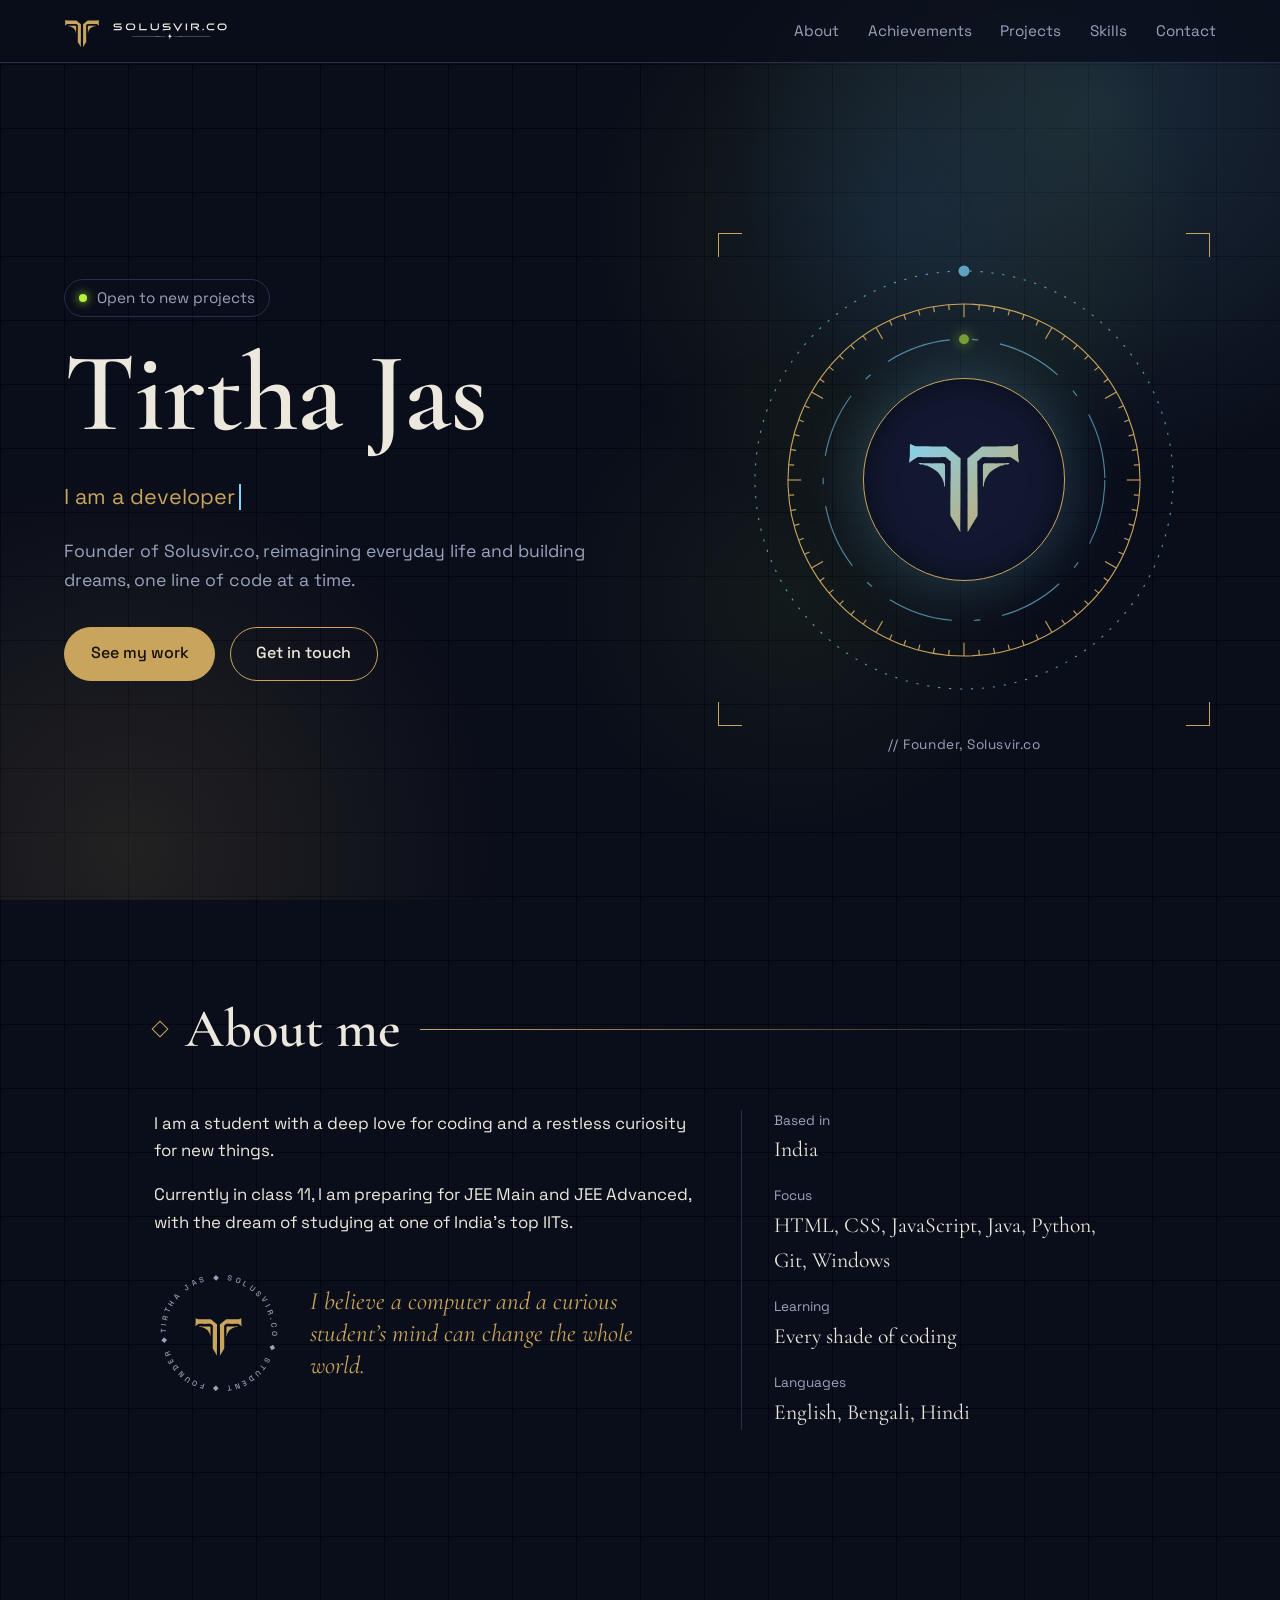
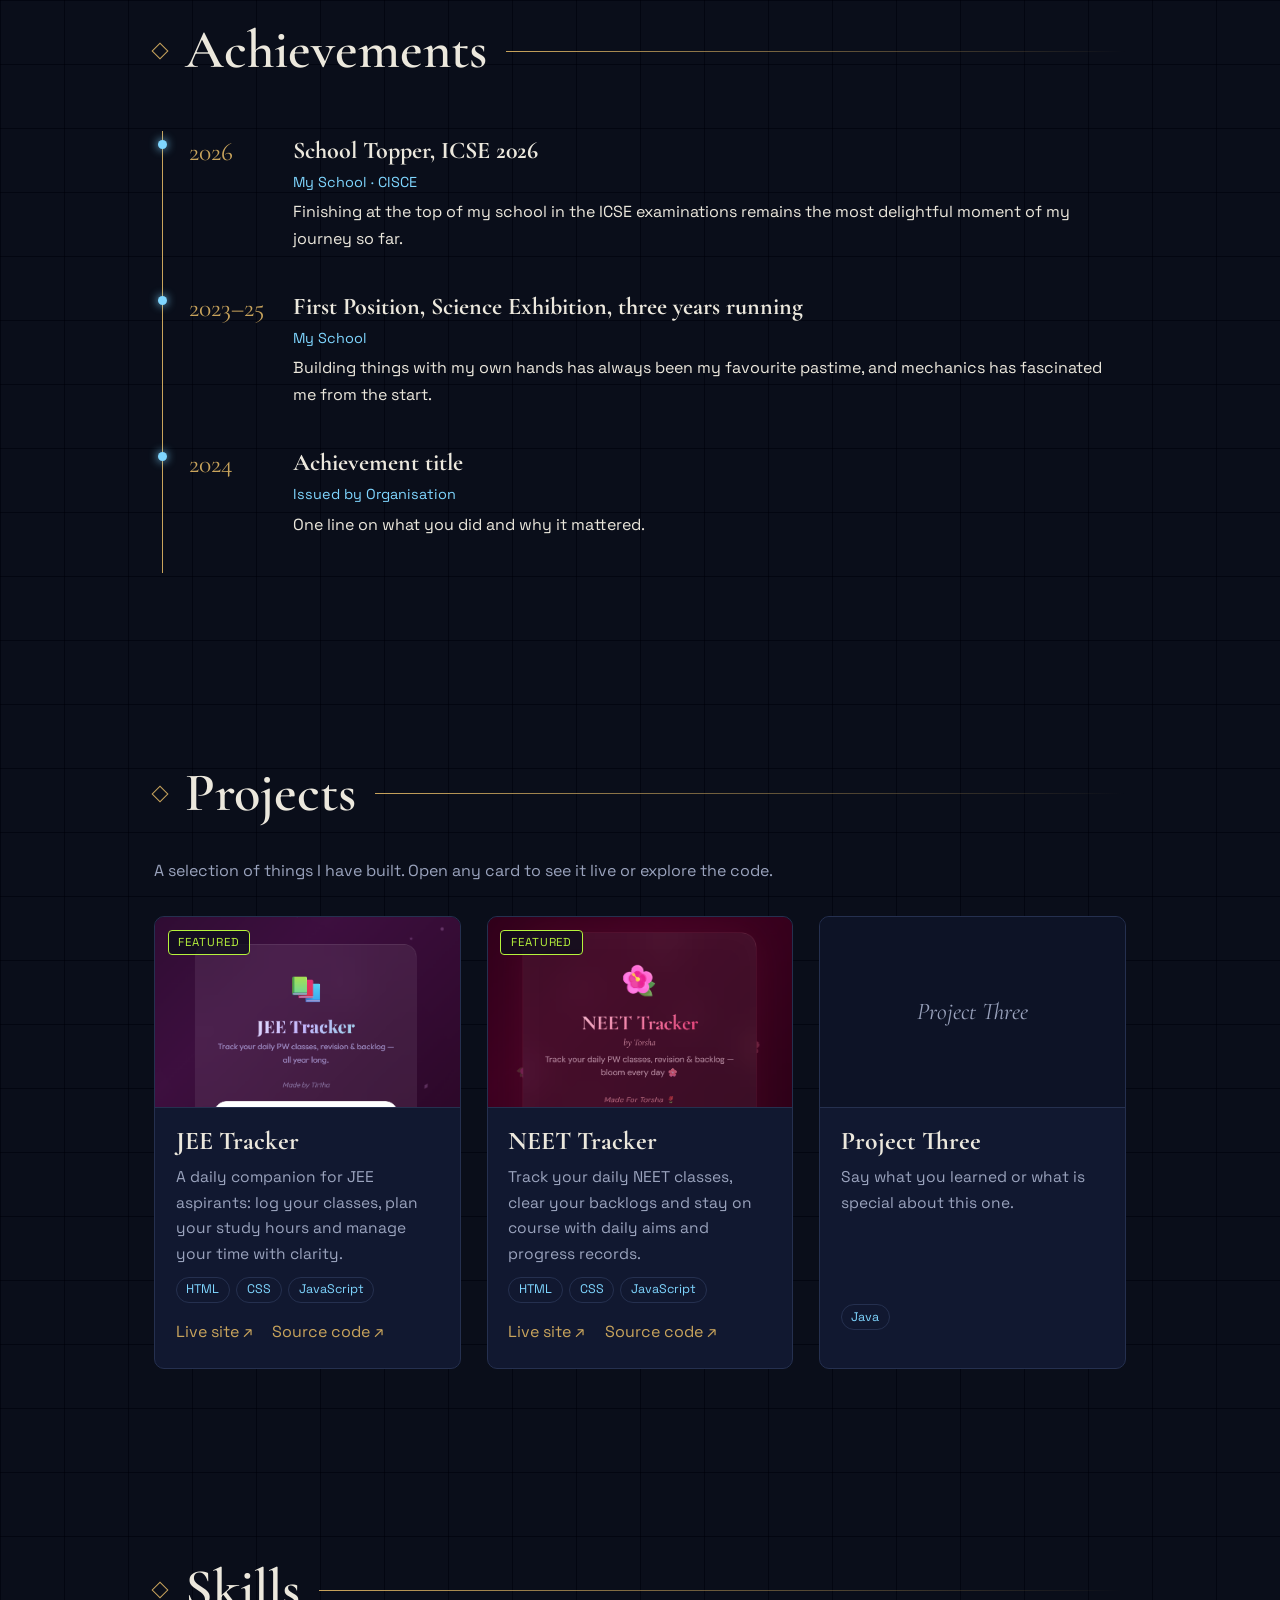
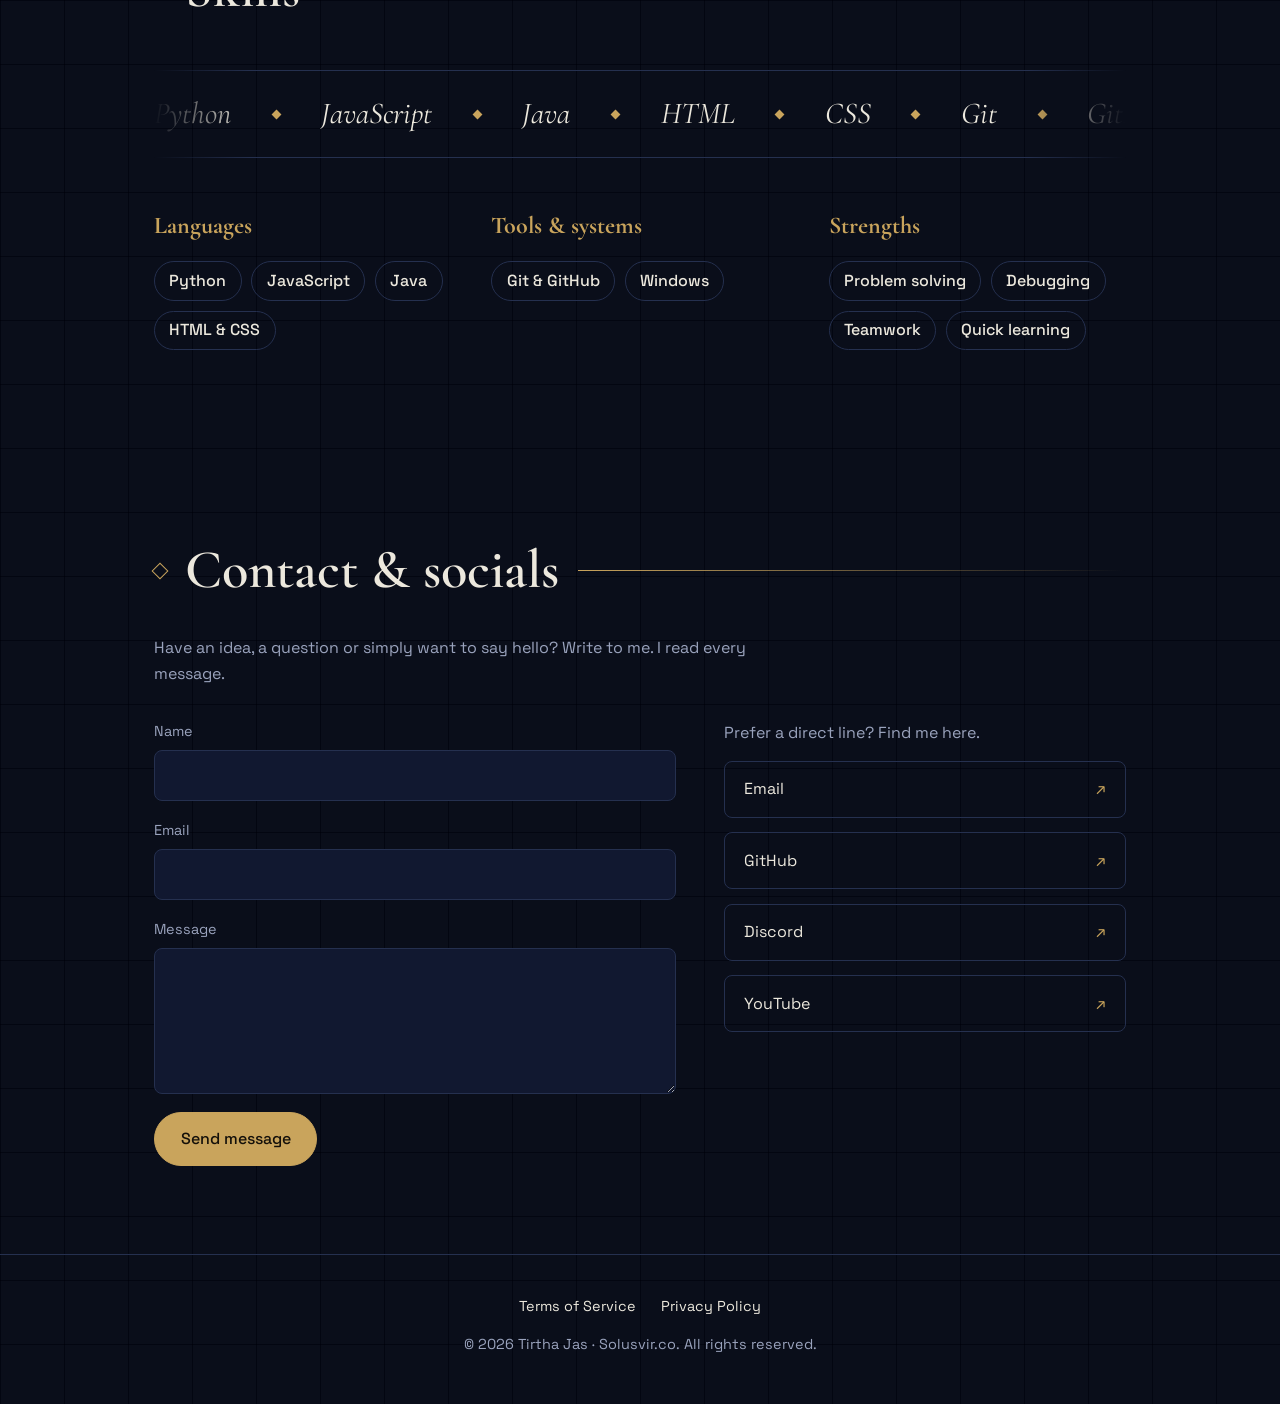
==== index.html @ 3c232257 "changed a lot" ====
<!DOCTYPE html>
<html lang="en">
<head>
  <meta charset="UTF-8">
  <meta name="viewport" content="width=device-width, initial-scale=1">
  <!-- ✏️ EDIT: page title and description (shown in Google and link previews) -->
  <title>Tirtha Jas – Developer, Student &amp; Creator</title>
  <meta name="description" content="Tirtha Jas, student developer and founder of Solusvir.co. Explore projects, achievements and skills, or get in touch.">
  <meta name="robots" content="index, follow, max-image-preview:large">
  <meta name="author" content="Tirtha Jas">

  <!-- 🔁 LATER: when your is-a.dev domain is approved, replace every
       https://tirthajas.github.io/Personal-Portfolio/
       in this file (Ctrl+H in VS Code) with  https://solusvir.is-a.dev/ -->
  <link rel="canonical" href="https://tirthajas.github.io/Personal-Portfolio/">

  <!-- Link preview: WhatsApp, Telegram, Facebook, LinkedIn, Discord, iMessage -->
  <meta property="og:type" content="website">
  <meta property="og:site_name" content="Tirtha Jas">
  <meta property="og:title" content="Tirtha Jas – Developer, Student & Founder of Solusvir.co">
  <meta property="og:description" content="Student developer and founder of Solusvir.co. Explore projects, achievements and skills.">
  <meta property="og:url" content="https://tirthajas.github.io/Personal-Portfolio/">
  <meta property="og:image" content="https://tirthajas.github.io/Personal-Portfolio/og-image.jpg">
  <meta property="og:image:type" content="image/jpeg">
  <meta property="og:image:width" content="1200">
  <meta property="og:image:height" content="630">
  <meta property="og:image:alt" content="Tirtha Jas, developer, student and founder of Solusvir.co, beside a golden emblem">
  <meta property="og:locale" content="en_IN">
  <meta name="twitter:card" content="summary_large_image">
  <meta name="twitter:title" content="Tirtha Jas – Developer, Student & Founder of Solusvir.co">
  <meta name="twitter:description" content="Student developer and founder of Solusvir.co. Explore projects, achievements and skills.">
  <meta name="twitter:image" content="https://tirthajas.github.io/Personal-Portfolio/og-image.jpg">

  <!-- Helps Google understand who you are.
       ✏️ EDIT: add your other real profile links (YouTube, Instagram...) inside "sameAs" -->
  <script type="application/ld+json">
  {
    "@context": "https://schema.org",
    "@graph": [
      { "@type": "WebSite", "@id": "https://tirthajas.github.io/Personal-Portfolio/#website", "url": "https://tirthajas.github.io/Personal-Portfolio/", "name": "Tirtha Jas", "alternateName": ["Tirtha Jas Portfolio", "Solusvir.co"], "inLanguage": "en" },
      { "@type": "Person", "@id": "https://tirthajas.github.io/Personal-Portfolio/#person", "name": "Tirtha Jas", "alternateName": ["TirthaJas"], "url": "https://tirthajas.github.io/Personal-Portfolio/",
        "image": "https://tirthajas.github.io/Personal-Portfolio/og-image.jpg", "jobTitle": "Developer and Founder", "description": "Student developer and founder of Solusvir.co.",
        "worksFor": { "@type": "Organization", "name": "Solusvir.co", "url": "https://tirthajas.github.io/Personal-Portfolio/" },
        "knowsAbout": ["Web development", "Python", "JavaScript", "Java", "HTML", "CSS"],
        "sameAs": ["https://github.com/TirthaJas"] }
    ]
  }
  </script>
  <meta name="theme-color" content="#0a0e1a">
  <link rel="icon" href="favicon.svg" type="image/svg+xml">
  <link rel="preconnect" href="https://fonts.googleapis.com">
  <link rel="preconnect" href="https://fonts.gstatic.com" crossorigin>
  <link href="https://fonts.googleapis.com/css2?family=Cormorant+Garamond:ital,wght@0,500;0,600;0,700;1,500&family=Space+Grotesk:wght@400;500;600&display=swap" rel="stylesheet">
  <link rel="stylesheet" href="style.css">
  <!-- Lets the CSS know JavaScript is running (so animations never hide content by mistake). Keep this line. -->
  <script>document.documentElement.classList.add("js")</script>
</head>
<body>

<a class="skip" href="#main">Skip to content</a>
<div class="progress" aria-hidden="true"></div>
<div class="aurora" aria-hidden="true"><i></i><i></i><i></i></div>
<div class="spot" aria-hidden="true"></div>

<header class="nav">
  <a class="brand" href="#top" aria-label="SOLUSVIR.CO, back to top">
    <span class="logo-mark" role="img" aria-label="Logo"></span>
    <span class="wordmark" role="img" aria-label="SOLUSVIR.CO"></span>
  </a>
  <button class="menu-btn" aria-label="Menu" aria-expanded="false">Menu</button>
  <nav class="links" aria-label="Main">
    <a href="#about">About</a>
    <a href="#achievements">Achievements</a>
    <a href="#projects">Projects</a>
    <a href="#skills">Skills</a>
    <a href="#contact">Contact</a>
  </nav>
</header>

<main id="main">

  <!-- ================= HERO ================= -->
  <section class="hero" id="top">
    <div class="hero-text">
      <p class="status"><span class="dot"></span>Open to new projects</p>
      <!-- ✏️ EDIT: your name (the script animates it letter by letter) -->
      <h1 id="name">Tirtha Jas</h1>
      <p class="roles">I am a <span id="role">developer</span><span class="caret"></span></p>
      <!-- ✏️ EDIT: your one-line tagline -->
      <p class="lead">Founder of Solusvir.co, reimagining everyday life and building dreams, one line of code at a time.</p>
      <div class="cta">
        <a class="btn primary" href="#projects">See my work</a>
        <a class="btn" href="#contact">Get in touch</a>
      </div>
    </div>

    <!-- The orbital emblem: your logo sits in the centre -->
    <div class="emblem" aria-hidden="true">
      <div class="brk"></div>
      <svg viewBox="0 0 400 400" class="ring r1"><circle cx="200" cy="200" r="190" fill="none" stroke="currentColor" stroke-width="1" stroke-dasharray="2 8"/><circle cx="200" cy="10" r="5" fill="currentColor"/></svg>
      <svg viewBox="0 0 400 400" class="ring r2"><circle cx="200" cy="200" r="160" fill="none" stroke="currentColor" stroke-width="1"/><g id="ticks"></g></svg>
      <svg viewBox="0 0 400 400" class="ring r3"><circle cx="200" cy="200" r="128" fill="none" stroke="currentColor" stroke-width="1" stroke-dasharray="60 20 6 20"/><circle cx="200" cy="72" r="4.5" class="orb"/></svg>
      <div class="core"><span class="logo-mark"></span></div>
      <span class="cap">// Founder, Solusvir.co</span>
    </div>
  </section>

  <!-- ================= ABOUT ================= -->
  <section id="about" class="section">
    <h2 class="reveal">About me</h2>
    <div class="about">
      <div class="prose reveal">
        <!-- ✏️ EDIT: your story -->
        <p>I am a student with a deep love for coding and a restless curiosity for new things.</p>
        <p>Currently in class 11, I am preparing for JEE Main and JEE Advanced, with the dream of studying at one of India’s top IITs.</p>
        <div class="pull">
          <div class="seal" aria-hidden="true">
            <svg viewBox="0 0 200 200"><defs><path id="circ" d="M100,100 m-82,0 a82,82 0 1,1 164,0 a82,82 0 1,1 -164,0"/></defs><text><textPath href="#circ" textLength="508" lengthAdjust="spacing">TIRTHA JAS ◆ SOLUSVIR.CO ◆ STUDENT ◆ FOUNDER ◆ </textPath></text></svg>
            <span class="logo-mark"></span>
          </div>
          <blockquote>I believe a computer and a curious student’s mind can change the whole world.</blockquote>
        </div>
      </div>
      <dl class="facts reveal">
        <div><dt>Based in</dt><dd>India</dd></div>
        <div><dt>Focus</dt><dd>HTML, CSS, JavaScript, Java, Python, Git, Windows</dd></div>
        <div><dt>Learning</dt><dd>Every shade of coding</dd></div>
        <div><dt>Languages</dt><dd>English, Bengali, Hindi</dd></div>
      </dl>
    </div>
  </section>

  <!-- ================= ACHIEVEMENTS ================= -->
  <section id="achievements" class="section">
    <h2 class="reveal">Achievements</h2>
    <ol class="timeline">
      <li class="reveal"><time>2026</time><div><h3>School Topper, ICSE 2026</h3><p class="by">My School · CISCE</p><p>Finishing at the top of my school in the ICSE examinations remains the most delightful moment of my journey so far.</p></div></li>
      <li class="reveal"><time>2023–25</time><div><h3>First Position, Science Exhibition, three years running</h3><p class="by">My School</p><p>Building things with my own hands has always been my favourite pastime, and mechanics has fascinated me from the start.</p></div></li>
      <!-- ✏️ EDIT: replace this third one with a real achievement, or delete the whole <li> line -->
      <li class="reveal"><time>2024</time><div><h3>Achievement title</h3><p class="by">Issued by Organisation</p><p>One line on what you did and why it mattered.</p></div></li>
    </ol>
  </section>

  <!-- ================= PROJECTS (cards come from script.js) ================= -->
  <section id="projects" class="section">
    <h2 class="reveal">Projects</h2>
    <p class="sub reveal">A selection of things I have built. Open any card to see it live or explore the code.</p>
    <div class="grid" id="projectGrid"></div>
  </section>

  <!-- ================= SKILLS ================= -->
  <section id="skills" class="section">
    <h2 class="reveal">Skills</h2>
    <!-- ✏️ EDIT: the scrolling strip. Add or remove <span> items freely -->
    <div class="marquee reveal" aria-label="Technologies I use">
      <div class="track"><span>Python</span><span>JavaScript</span><span>Java</span><span>HTML</span><span>CSS</span><span>Git</span><span>GitHub</span><span>Windows</span></div>
    </div>
    <div class="skills">
      <div class="skill-group reveal">
        <h3>Languages</h3>
        <p class="chips"><b>Python</b><b>JavaScript</b><b>Java</b><b>HTML &amp; CSS</b></p>
      </div>
      <!-- ✏️ EDIT: Linux and Bash were examples from the template. Add them back only if they are true for you -->
      <div class="skill-group reveal">
        <h3>Tools &amp; systems</h3>
        <p class="chips"><b>Git &amp; GitHub</b><b>Windows</b></p>
      </div>
      <div class="skill-group reveal">
        <h3>Strengths</h3>
        <p class="chips"><b>Problem solving</b><b>Debugging</b><b>Teamwork</b><b>Quick learning</b></p>
      </div>
    </div>
  </section>

  <!-- ================= CONTACT ================= -->
  <section id="contact" class="section">
    <h2 class="reveal">Contact &amp; socials</h2>
    <p class="sub reveal">Have an idea, a question or simply want to say hello? Write to me. I read every message.</p>
    <div class="contact">
      <!-- ✏️ EDIT (important): replace YOUR_FORM_ID with your form service ID (Formspree / Web3Forms) -->
      <form class="reveal" action="https://formspree.io/f/YOUR_FORM_ID" method="POST">
        <label>Name<input name="name" type="text" autocomplete="name" required></label>
        <label>Email<input name="email" type="email" autocomplete="email" required></label>
        <label>Message<textarea name="message" rows="5" required></textarea></label>
        <button class="btn primary" type="submit">Send message</button>
      </form>
      <div class="socials reveal">
        <p>Prefer a direct line? Find me here.</p>
        <!-- ✏️ EDIT (important): replace every link below with your own -->
        <a href="mailto:you@example.com">Email</a>
        <a href="https://github.com/TirthaJas" target="_blank" rel="noopener">GitHub</a>
        <a href="https://discord.com/users/yourid" target="_blank" rel="noopener">Discord</a>
        <a href="https://youtube.com/@yourname" target="_blank" rel="noopener">YouTube</a>
      </div>
    </div>
  </section>
</main>

<footer class="foot">
  <nav aria-label="Legal">
    <a href="terms.html">Terms of Service</a>
    <a href="privacy.html">Privacy Policy</a>
  </nav>
  <p>© <span id="year">2026</span> Tirtha Jas · Solusvir.co. All rights reserved.</p>
</footer>

<script src="script.js"></script>
</body>
</html>
---- style.css ----
/* ===== Colours: change these and the whole site changes ===== */
:root {
  --bg: #0a0e1a;          /* midnight ink */
  --bg2: #111830;         /* raised panels */
  --line: #25304f;        /* thin borders */
  --text: #ece8dd;        /* ivory */
  --muted: #9aa3bd;       /* soft grey-blue */
  --gold: #c9a45c;        /* classic brass */
  --ice: #7fd6ff;         /* futuristic glow */
  --lime: #b6f23c;        /* fresh accent, used sparingly */
  --serif: "Cormorant Garamond", Georgia, serif;
  --sans: "Space Grotesk", system-ui, sans-serif;
}

* { box-sizing: border-box; margin: 0; }
html { scroll-behavior: smooth; scroll-padding-top: 5rem; }
body {
  font-family: var(--sans);
  color: var(--text);
  background:
    linear-gradient(var(--line) 1px, transparent 1px) 0 0 / 100% 64px,
    linear-gradient(90deg, var(--line) 1px, transparent 1px) 0 0 / 64px 100%,
    var(--bg);
  background-blend-mode: soft-light, soft-light, normal;
  line-height: 1.65;
  -webkit-font-smoothing: antialiased;
  overflow-x: hidden;
}
a { color: inherit; text-decoration: none; }
:focus-visible { outline: 2px solid var(--ice); outline-offset: 3px; border-radius: 4px; }
.skip { position: absolute; left: -999px; }
.skip:focus { left: 1rem; top: 1rem; background: var(--gold); color: #000; padding: .5rem 1rem; z-index: 99; }

/* ===== Ambient depth: drifting light + cursor spotlight + scroll line ===== */
.aurora, .spot { position: fixed; inset: 0; z-index: -1; pointer-events: none; }
.aurora { overflow: hidden; }
.aurora i { position: absolute; width: 60vmax; height: 60vmax; border-radius: 50%; animation: drift 30s ease-in-out infinite alternate; }
.aurora i:nth-child(1) { top: -22vmax; right: -16vmax; background: radial-gradient(closest-side, rgba(127,214,255,.14), transparent); }
.aurora i:nth-child(2) { bottom: -26vmax; left: -20vmax; background: radial-gradient(closest-side, rgba(201,164,92,.13), transparent); animation-duration: 38s; }
.aurora i:nth-child(3) { top: 38%; left: 42%; width: 40vmax; height: 40vmax; background: radial-gradient(closest-side, rgba(182,242,60,.055), transparent); animation-duration: 46s; }
.spot { background: radial-gradient(440px circle at var(--mx, 70%) var(--my, 25%), rgba(127,214,255,.09), rgba(182,242,60,.035) 45%, transparent 72%); }
.progress { position: fixed; top: 0; left: 0; right: 0; height: 2px; z-index: 60; transform-origin: left; transform: scaleX(0); background: linear-gradient(90deg, var(--gold), var(--ice), var(--lime)); }

/* ===== Navigation ===== */
.nav {
  position: sticky; top: 0; z-index: 50;
  display: flex; align-items: center; justify-content: space-between;
  padding: .8rem clamp(1rem, 5vw, 4rem);
  background: rgba(10,14,26,.78); backdrop-filter: blur(12px);
  border-bottom: 1px solid var(--line);
}
.brand { display: flex; align-items: center; gap: .75rem; }

/* Logo and brand name: your SVGs are used as "stencils" (masks),
   so the colour comes from CSS. Change the background below to recolour them. */
.logo-mark {
  display: block; width: 36px; aspect-ratio: 1; background: var(--gold);
  -webkit-mask: url(logo.svg) center / contain no-repeat;
          mask: url(logo.svg) center / contain no-repeat;
}
.wordmark {
  display: block; height: 20px; aspect-ratio: 1100 / 190; background: var(--text);
  -webkit-mask: url(brand-name.svg) left center / contain no-repeat;
          mask: url(brand-name.svg) left center / contain no-repeat;
}
.links { display: flex; gap: 1.8rem; font-size: .95rem; color: var(--muted); }
.links a { padding: .3rem 0; border-bottom: 1px solid transparent; transition: color .2s, border-color .2s; }
.links a:hover, .links a.active { color: var(--text); border-color: var(--gold); }
.menu-btn { display: none; background: none; border: 1px solid var(--line); color: var(--text); padding: .4rem .9rem; border-radius: 999px; font: inherit; cursor: pointer; }

/* ===== Hero ===== */
.hero {
  min-height: calc(100vh - 66px);
  display: grid; grid-template-columns: 1.1fr .9fr; align-items: center; gap: 2rem;
  padding: 4rem clamp(1rem, 5vw, 4rem);
  max-width: 1300px; margin: 0 auto;
}
.status { display: inline-flex; align-items: center; gap: .6rem; color: var(--muted); font-size: .95rem; border: 1px solid var(--line); padding: .35rem .9rem; border-radius: 999px; }
.dot { width: 8px; height: 8px; border-radius: 50%; background: var(--lime); box-shadow: 0 0 10px var(--lime); animation: pulse 2.4s ease-in-out infinite; }
h1 { font-family: var(--serif); font-weight: 600; font-size: clamp(3.4rem, 9vw, 7rem); line-height: .98; margin: 1.4rem 0 1rem; letter-spacing: -.01em; }
.w { display: inline-block; overflow: hidden; vertical-align: top; padding-bottom: .12em; }
.js .ch { display: inline-block; transform: translateY(115%); animation: up .9s cubic-bezier(.2,.8,.2,1) forwards; animation-delay: calc(var(--i) * 65ms + .25s); }
.roles { font-size: 1.35rem; color: var(--gold); min-height: 2rem; }
.caret { display: inline-block; width: 2px; height: 1.2em; background: var(--ice); margin-left: 4px; vertical-align: text-bottom; animation: blink 1s steps(1) infinite; }
.lead { max-width: 34rem; margin: 1.4rem 0 2rem; color: var(--muted); font-size: 1.1rem; }
.cta { display: flex; flex-wrap: wrap; gap: .9rem; }
.btn { display: inline-block; padding: .8rem 1.6rem; border: 1px solid var(--gold); border-radius: 999px; font: inherit; font-weight: 500; color: var(--text); background: transparent; cursor: pointer; transition: background .25s, box-shadow .25s, color .25s, transform .2s ease-out; }
.btn:hover { box-shadow: 0 0 24px rgba(201,164,92,.35); }
.btn.primary { background: var(--gold); color: #14100a; }
.btn.primary:hover { box-shadow: 0 0 30px rgba(201,164,92,.5), 0 0 60px rgba(182,242,60,.18); }

/* Emblem: framed like a blueprint, with moving rings */
.emblem { position: relative; width: min(100%, 440px); aspect-ratio: 1; justify-self: center; }
.brk {
  position: absolute; inset: -6%; pointer-events: none;
  --c: var(--gold);
  background:
    linear-gradient(var(--c), var(--c)) 0 0 / 24px 1px no-repeat, linear-gradient(var(--c), var(--c)) 0 0 / 1px 24px no-repeat,
    linear-gradient(var(--c), var(--c)) 100% 0 / 24px 1px no-repeat, linear-gradient(var(--c), var(--c)) 100% 0 / 1px 24px no-repeat,
    linear-gradient(var(--c), var(--c)) 0 100% / 24px 1px no-repeat, linear-gradient(var(--c), var(--c)) 0 100% / 1px 24px no-repeat,
    linear-gradient(var(--c), var(--c)) 100% 100% / 24px 1px no-repeat, linear-gradient(var(--c), var(--c)) 100% 100% / 1px 24px no-repeat;
}
.cap { position: absolute; left: 0; right: 0; bottom: -13%; text-align: center; color: var(--muted); font-size: .85rem; letter-spacing: .04em; }
.ring { position: absolute; inset: 0; width: 100%; height: 100%; }
.r1 { color: var(--ice); opacity: .7; animation: spin 60s linear infinite; }
.r2 { color: var(--gold); animation: spin 90s linear infinite reverse; }
.r3 { color: var(--ice); opacity: .6; animation: spin 40s linear infinite; }
.orb { fill: var(--lime); filter: drop-shadow(0 0 6px var(--lime)); }
.core { position: absolute; inset: 27%; border-radius: 50%; overflow: hidden; display: grid; place-items: center; background: var(--bg2); border: 1px solid var(--gold); box-shadow: 0 0 60px rgba(127,214,255,.25), inset 0 0 30px rgba(0,0,0,.5); animation: breathe 5s ease-in-out infinite; }
.core .logo-mark { width: 58%; background: linear-gradient(135deg, var(--ice), var(--gold)); }

/* ===== Sections ===== */
.section { max-width: 1100px; margin: 0 auto; padding: 5.5rem clamp(1rem, 5vw, 4rem); }
h2 { font-family: var(--serif); font-weight: 600; font-size: clamp(2.2rem, 5vw, 3.4rem); margin-bottom: 2.2rem; display: flex; align-items: center; gap: 1.2rem; }
h2::before { content: ""; width: 10px; height: 10px; border: 1px solid var(--gold); transform: rotate(45deg); flex: none; }
h2::after { content: ""; flex: 1; height: 1px; background: linear-gradient(90deg, var(--gold), transparent); transform-origin: left; }
.js h2::after { transform: scaleX(0); transition: transform 1.4s cubic-bezier(.2,.7,.2,1) .25s; }
.js h2.in::after { transform: scaleX(1); }
.sub { color: var(--muted); margin: -1rem 0 2rem; max-width: 40rem; }

/* Scroll reveal */
.js .reveal { opacity: 0; transform: translateY(26px); transition: opacity .9s cubic-bezier(.2,.7,.2,1), transform .9s cubic-bezier(.2,.7,.2,1); transition-delay: calc(var(--i, 0) * 110ms); }
.js .reveal.in { opacity: 1; transform: none; }
.js .reveal.done { transition: border-color .25s, box-shadow .25s, transform .15s ease-out; transition-delay: 0s; }

.about { display: grid; grid-template-columns: 1.4fr 1fr; gap: 3rem; }
.prose p { margin-bottom: 1rem; max-width: 40rem; font-size: 1.05rem; }
.pull { display: flex; align-items: center; gap: 1.6rem; margin-top: 2rem; }
.pull blockquote { font-family: var(--serif); font-style: italic; font-size: 1.55rem; line-height: 1.3; color: var(--gold); max-width: 24rem; }
.seal { position: relative; width: 130px; aspect-ratio: 1; flex: none; display: grid; place-items: center; }
.seal svg { position: absolute; inset: 0; animation: spin 40s linear infinite; }
.seal text { font: 500 11.5px var(--sans); fill: var(--muted); }
.seal .logo-mark { width: 38%; }
.facts { border-left: 1px solid var(--line); padding-left: 2rem; display: grid; gap: 1.1rem; align-content: start; }
.facts dt { color: var(--muted); font-size: .85rem; }
.facts dd { font-family: var(--serif); font-size: 1.35rem; }

/* Timeline */
.timeline { list-style: none; padding: 0; border-left: 1px solid var(--gold); margin-left: .5rem; }
.timeline li { display: grid; grid-template-columns: 5.5rem 1fr; gap: 1rem; padding: 0 0 2.2rem 1.6rem; position: relative; }
.timeline li::before { content: ""; position: absolute; left: -5px; top: .55rem; width: 9px; height: 9px; border-radius: 50%; background: var(--ice); box-shadow: 0 0 10px var(--ice); transition: background .3s, box-shadow .3s; }
.timeline li:hover::before { background: var(--lime); box-shadow: 0 0 14px var(--lime); }
.timeline time { font-family: var(--serif); font-size: 1.6rem; color: var(--gold); }
.timeline h3 { font-family: var(--serif); font-size: 1.5rem; }
.by { color: var(--ice); font-size: .9rem; margin-bottom: .3rem; }

/* Projects */
.grid { display: grid; grid-template-columns: repeat(auto-fill, minmax(290px, 1fr)); gap: 1.6rem; perspective: 1200px; }
.card { position: relative; background: var(--bg2); border: 1px solid var(--line); border-radius: 10px; overflow: hidden; display: flex; flex-direction: column; transition: border-color .25s, box-shadow .25s, transform .15s ease-out; }
.card:hover { border-color: var(--gold); box-shadow: 0 18px 50px rgba(0,0,0,.5); }
.card::after { content: ""; position: absolute; inset: 0; pointer-events: none; opacity: 0; transition: opacity .3s; background: radial-gradient(260px circle at var(--gx, 50%) var(--gy, 50%), rgba(182,242,60,.10), rgba(127,214,255,.06) 40%, transparent 70%); }
.card:hover::after { opacity: 1; }
.badge { position: absolute; top: .8rem; left: .8rem; z-index: 2; font-size: .72rem; letter-spacing: .08em; text-transform: uppercase; color: var(--lime); border: 1px solid var(--lime); background: rgba(10,14,26,.75); padding: .12rem .6rem; border-radius: 4px; }
.card .shot { aspect-ratio: 16/10; background: #0d1326; display: grid; place-items: center; color: var(--muted); border-bottom: 1px solid var(--line); overflow: hidden; font-family: var(--serif); font-style: italic; font-size: 1.5rem; }
.card .shot img { width: 100%; height: 100%; object-fit: cover; transition: transform .6s ease; }
.card:hover .shot img { transform: scale(1.05); }
.card .body { padding: 1.2rem 1.3rem 1.4rem; display: flex; flex-direction: column; gap: .6rem; flex: 1; }
.card h3 { font-family: var(--serif); font-size: 1.6rem; line-height: 1.1; }
.card p { color: var(--muted); font-size: .97rem; flex: 1; }
.tags { display: flex; flex-wrap: wrap; gap: .4rem; }
.tags span { font-size: .78rem; color: var(--ice); border: 1px solid var(--line); padding: .1rem .6rem; border-radius: 999px; }
.card .actions { display: flex; gap: 1.2rem; margin-top: .4rem; }
.card .actions a { color: var(--gold); border-bottom: 1px solid transparent; transition: border-color .2s, color .2s; }
.card .actions a::after { content: " ↗"; }
.card .actions a:hover { border-color: var(--gold); color: var(--text); }

/* Skills */
.marquee { overflow: hidden; margin-bottom: 3rem; border-block: 1px solid var(--line); padding: 1.1rem 0; -webkit-mask: linear-gradient(90deg, transparent, #000 10%, #000 90%, transparent); mask: linear-gradient(90deg, transparent, #000 10%, #000 90%, transparent); }
.track { display: flex; gap: 2.6rem; width: max-content; animation: marquee 32s linear infinite; }
.marquee:hover .track { animation-play-state: paused; }
.track span { font-family: var(--serif); font-size: 1.9rem; font-style: italic; color: var(--text); white-space: nowrap; display: flex; align-items: center; gap: 2.6rem; }
.track span::after { content: ""; width: 7px; height: 7px; background: var(--gold); transform: rotate(45deg); }
.skills { display: grid; grid-template-columns: repeat(auto-fit, minmax(250px, 1fr)); gap: 2.5rem; }
.skill-group h3 { font-family: var(--serif); font-size: 1.5rem; color: var(--gold); margin-bottom: 1rem; }
.chips { display: flex; flex-wrap: wrap; gap: .6rem; }
.chips b { font-weight: 500; border: 1px solid var(--line); padding: .35rem .9rem; border-radius: 999px; transition: border-color .2s, color .2s; }
.chips b:hover { border-color: var(--lime); color: var(--lime); }

/* Contact */
.contact { display: grid; grid-template-columns: 1.3fr 1fr; gap: 3rem; }
form { display: grid; gap: 1.1rem; }
label { display: grid; gap: .4rem; color: var(--muted); font-size: .9rem; }
input, textarea { font: inherit; color: var(--text); background: var(--bg2); border: 1px solid var(--line); border-radius: 8px; padding: .8rem 1rem; transition: border-color .2s, box-shadow .2s; }
input:focus, textarea:focus { outline: none; border-color: var(--ice); box-shadow: 0 0 0 3px rgba(127,214,255,.15); }
form .btn { justify-self: start; }
.socials { display: grid; gap: .9rem; align-content: start; }
.socials p { color: var(--muted); }
.socials a { display: flex; justify-content: space-between; padding: .9rem 1.2rem; border: 1px solid var(--line); border-radius: 8px; transition: border-color .2s, padding-left .2s, background .2s; }
.socials a::after { content: "↗"; color: var(--gold); }
.socials a:hover { border-color: var(--gold); padding-left: 1.6rem; background: rgba(201,164,92,.05); }

.foot { text-align: center; padding: 2.5rem 1rem 3rem; color: var(--muted); border-top: 1px solid var(--line); font-size: .9rem; }

/* ===== Animations ===== */
@keyframes spin { to { transform: rotate(360deg); } }
@keyframes blink { 50% { opacity: 0; } }
@keyframes pulse { 50% { opacity: .35; } }
@keyframes up { to { transform: none; } }
@keyframes drift { to { transform: translate(8vmax, 6vmax) scale(1.15); } }
@keyframes breathe { 50% { box-shadow: 0 0 90px rgba(127,214,255,.38), 0 0 30px rgba(182,242,60,.12), inset 0 0 30px rgba(0,0,0,.5); } }
@keyframes marquee { to { transform: translateX(-50%); } }
.hero-text, .emblem { animation: rise .9s cubic-bezier(.2,.7,.2,1) both; }
.emblem { animation-delay: .15s; }
@keyframes rise { from { opacity: 0; transform: translateY(18px); } }

/* ===== Mobile ===== */
@media (max-width: 860px) {
  .hero { grid-template-columns: 1fr; min-height: auto; padding-top: 3rem; }
  .emblem { width: min(74%, 320px); order: -1; margin-bottom: 2rem; }
  .about, .contact { grid-template-columns: 1fr; gap: 2rem; }
  .facts { border-left: 0; padding-left: 0; border-top: 1px solid var(--line); padding-top: 1.5rem; }
  .menu-btn { display: block; }
  .links { display: none; position: absolute; top: 100%; left: 0; right: 0; flex-direction: column; gap: 0; background: var(--bg); border-bottom: 1px solid var(--line); padding: .5rem clamp(1rem, 5vw, 4rem) 1rem; }
  .links.open { display: flex; }
  .links a { padding: .8rem 0; }
  .timeline li { grid-template-columns: 1fr; gap: .2rem; }
  .pull { flex-direction: column; align-items: flex-start; }
}

/* Respect people who prefer no motion: everything stays visible and still */
@media (prefers-reduced-motion: reduce) {
  *, *::before, *::after { animation: none !important; transition: none !important; scroll-behavior: auto !important; }
  .js .ch, .js .reveal { transform: none; opacity: 1; }
  .js h2::after { transform: none; }
  .track { flex-wrap: wrap; width: auto; }
}


/* Footer links (Terms and Privacy) */
.foot nav { display: flex; justify-content: center; flex-wrap: wrap; gap: .4rem 1.6rem; margin-bottom: .8rem; }
.foot nav a { color: var(--text); border-bottom: 1px solid transparent; transition: border-color .2s; }
.foot nav a:hover { border-color: var(--gold); }
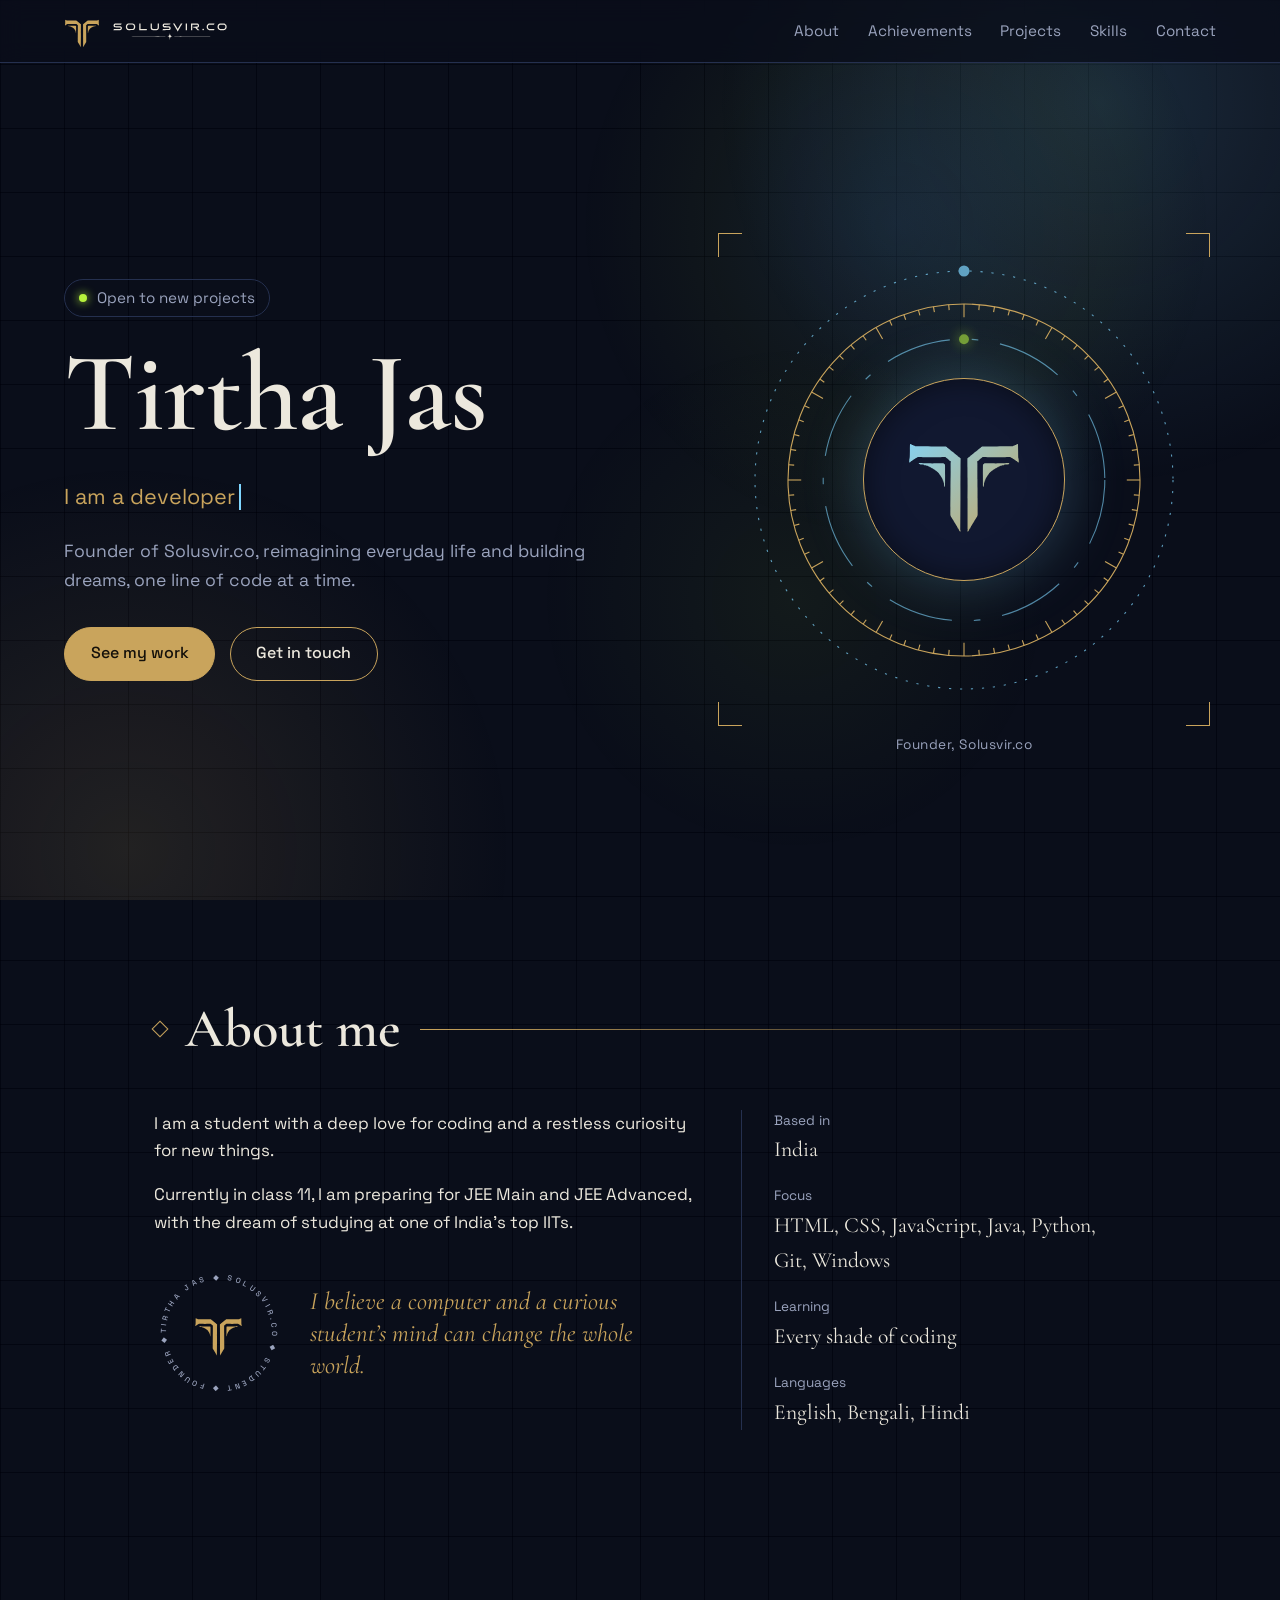
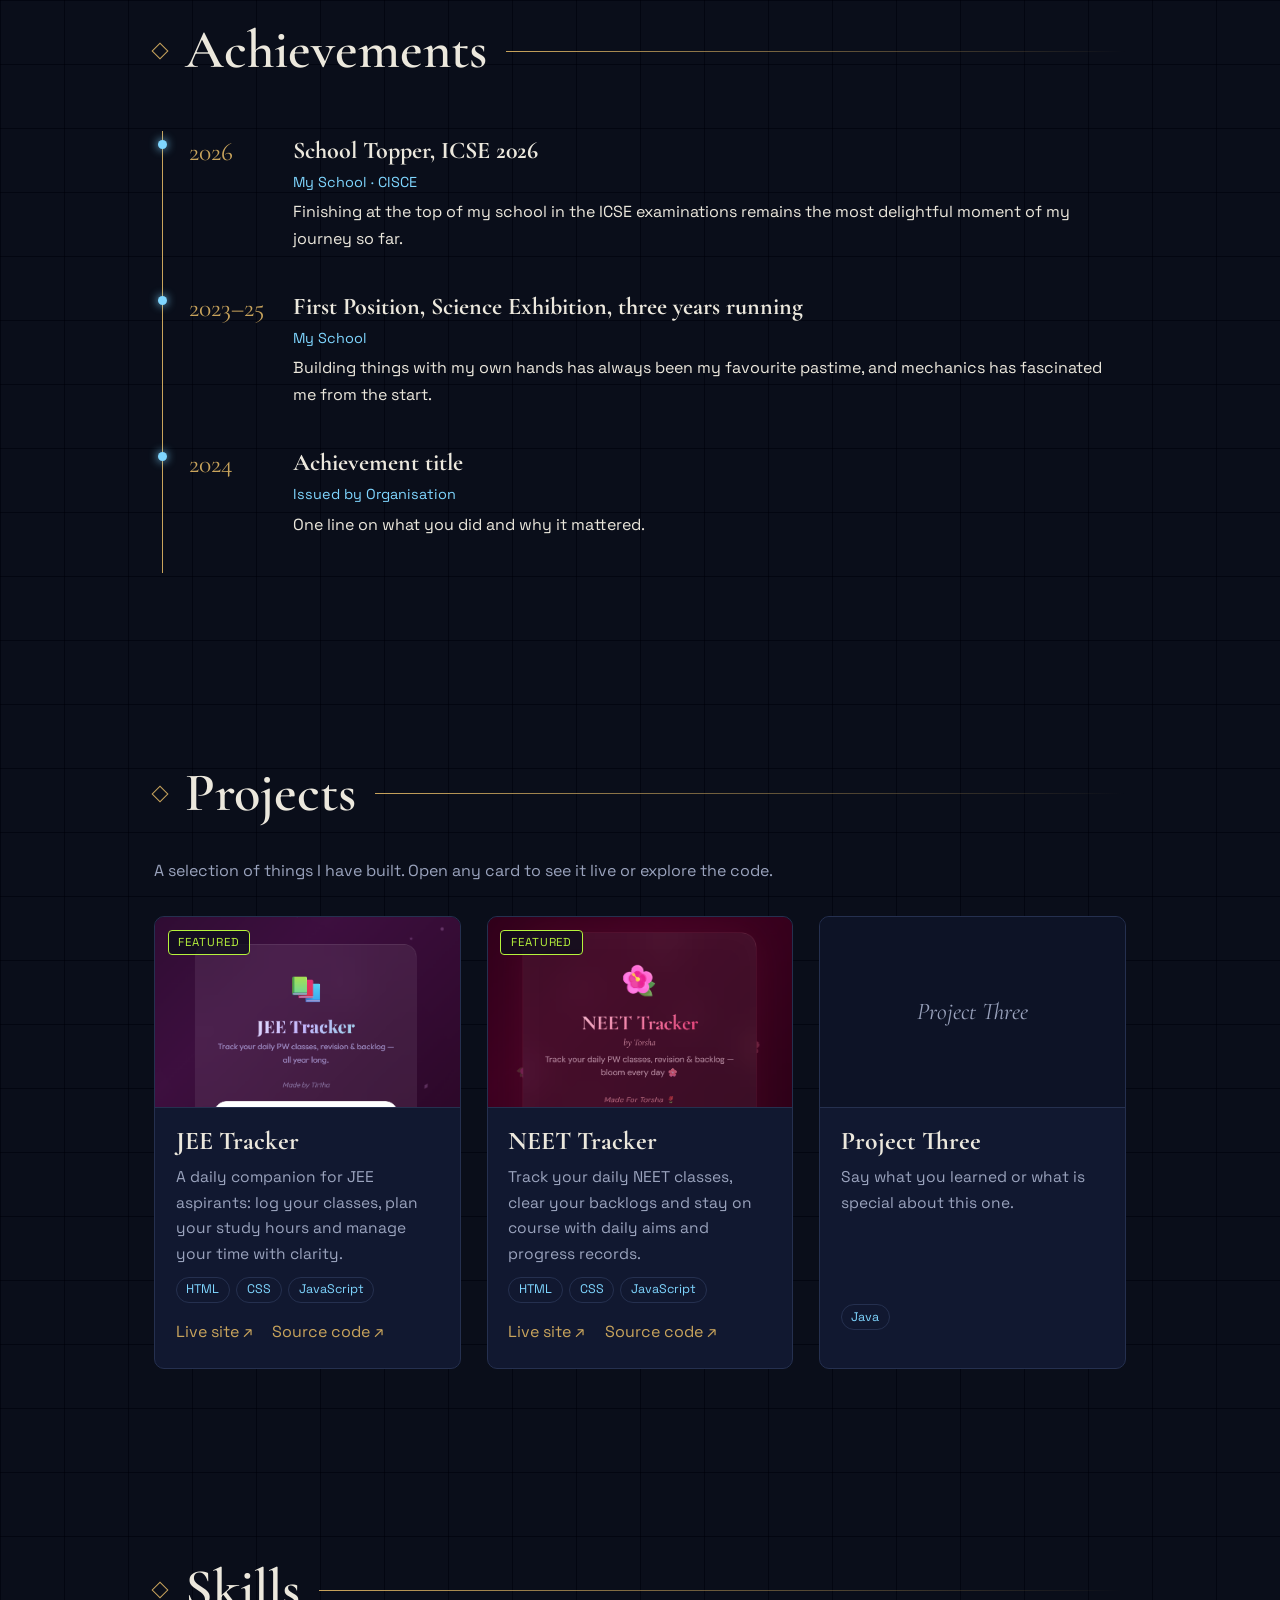
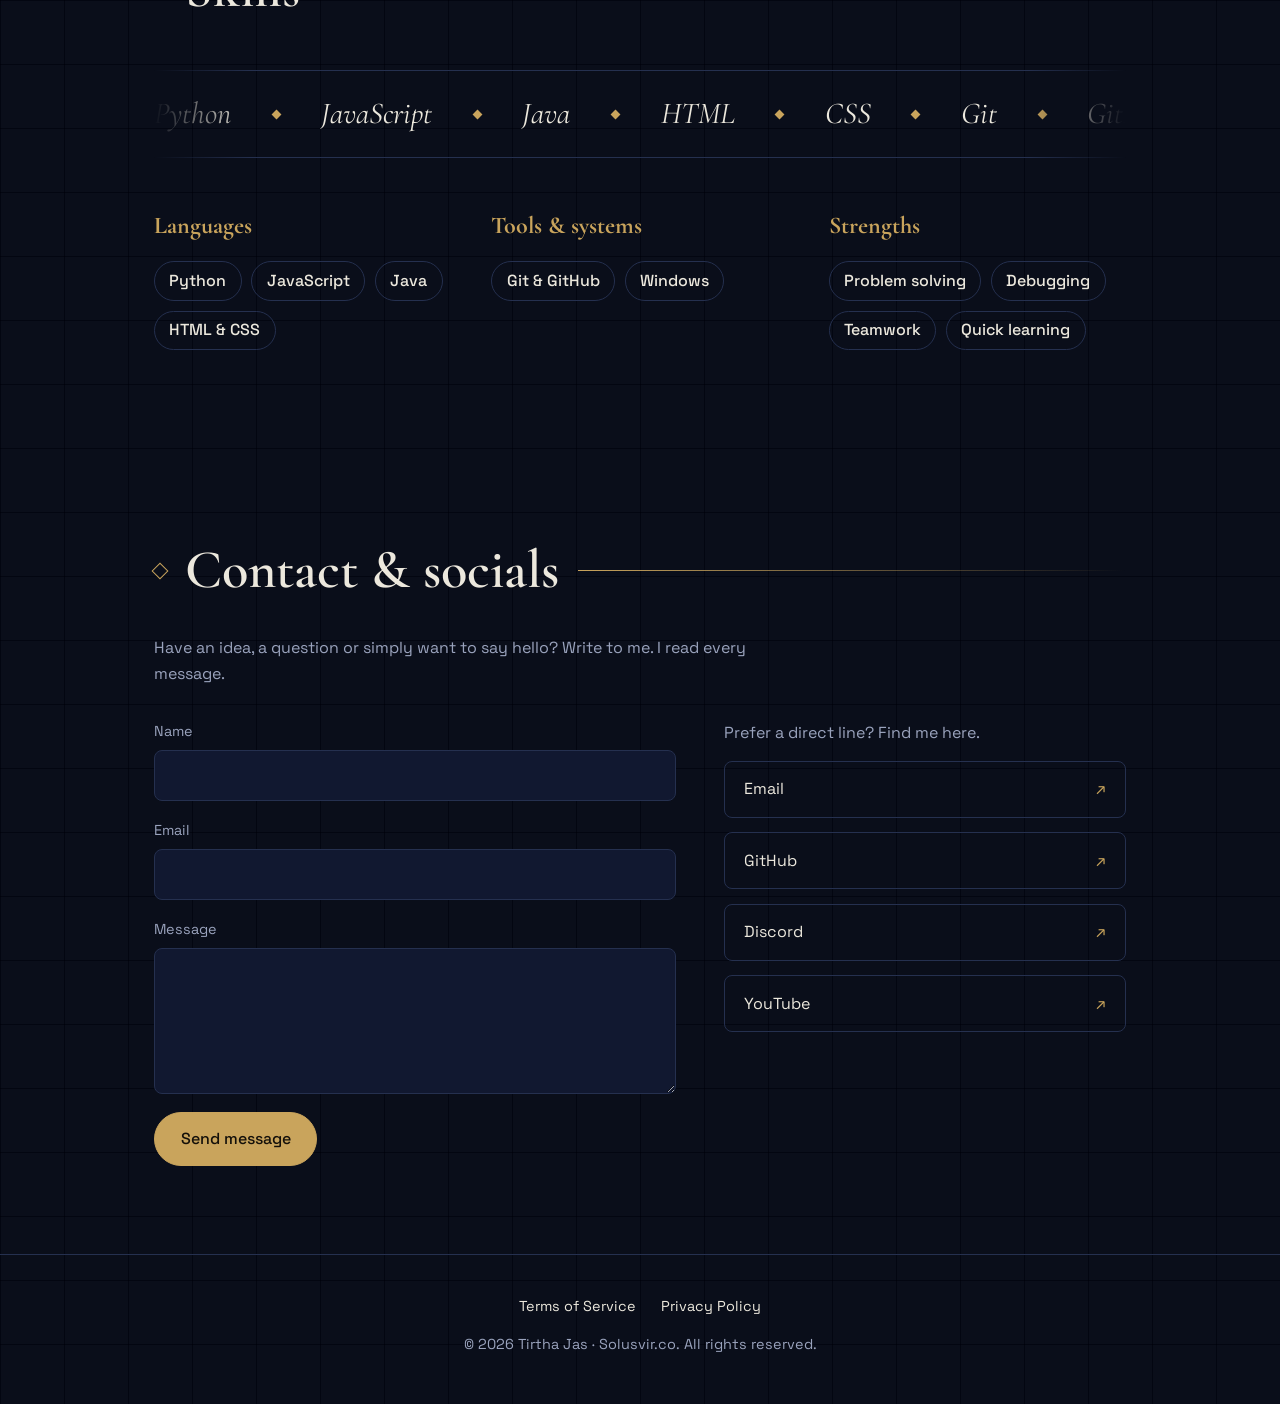
==== commit accd38ed: "changed some founder words" ====
--- a/index.html
+++ b/index.html
@@ -10,26 +10,26 @@
   <meta name="author" content="Tirtha Jas">
 
   <!-- 🔁 LATER: when your is-a.dev domain is approved, replace every
-       https://tirthajas.github.io/Personal-Portfolio/
+       https://solusvir.is-a.dev/
        in this file (Ctrl+H in VS Code) with  https://solusvir.is-a.dev/ -->
-  <link rel="canonical" href="https://tirthajas.github.io/Personal-Portfolio/">
+  <link rel="canonical" href="https://solusvir.is-a.dev/">
 
   <!-- Link preview: WhatsApp, Telegram, Facebook, LinkedIn, Discord, iMessage -->
   <meta property="og:type" content="website">
   <meta property="og:site_name" content="Tirtha Jas">
-  <meta property="og:title" content="Tirtha Jas – Developer, Student & Founder of Solusvir.co">
-  <meta property="og:description" content="Student developer and founder of Solusvir.co. Explore projects, achievements and skills.">
-  <meta property="og:url" content="https://tirthajas.github.io/Personal-Portfolio/">
-  <meta property="og:image" content="https://tirthajas.github.io/Personal-Portfolio/og-image.jpg">
+  <meta property="og:title" content="Tirtha Jas – Developer, Student & Creator">
+  <meta property="og:description" content="Student developer and Creator. Explore projects, achievements and skills.">
+  <meta property="og:url" content="https://solusvir.is-a.dev/">
+  <meta property="og:image" content="https://solusvir.is-a.dev/og-image.jpg">
   <meta property="og:image:type" content="image/jpeg">
   <meta property="og:image:width" content="1200">
   <meta property="og:image:height" content="630">
-  <meta property="og:image:alt" content="Tirtha Jas, developer, student and founder of Solusvir.co, beside a golden emblem">
+  <meta property="og:image:alt" content="Tirtha Jas, developer, student and Creator, beside a golden emblem">
   <meta property="og:locale" content="en_IN">
   <meta name="twitter:card" content="summary_large_image">
-  <meta name="twitter:title" content="Tirtha Jas – Developer, Student & Founder of Solusvir.co">
-  <meta name="twitter:description" content="Student developer and founder of Solusvir.co. Explore projects, achievements and skills.">
-  <meta name="twitter:image" content="https://tirthajas.github.io/Personal-Portfolio/og-image.jpg">
+  <meta name="twitter:title" content="Tirtha Jas – Developer, Student & Creator">
+  <meta name="twitter:description" content="Student developer and Creator. Explore projects, achievements and skills.">
+  <meta name="twitter:image" content="https://solusvir.is-a.dev/og-image.jpg">
 
   <!-- Helps Google understand who you are.
        ✏️ EDIT: add your other real profile links (YouTube, Instagram...) inside "sameAs" -->
@@ -37,10 +37,10 @@
   {
     "@context": "https://schema.org",
     "@graph": [
-      { "@type": "WebSite", "@id": "https://tirthajas.github.io/Personal-Portfolio/#website", "url": "https://tirthajas.github.io/Personal-Portfolio/", "name": "Tirtha Jas", "alternateName": ["Tirtha Jas Portfolio", "Solusvir.co"], "inLanguage": "en" },
-      { "@type": "Person", "@id": "https://tirthajas.github.io/Personal-Portfolio/#person", "name": "Tirtha Jas", "alternateName": ["TirthaJas"], "url": "https://tirthajas.github.io/Personal-Portfolio/",
-        "image": "https://tirthajas.github.io/Personal-Portfolio/og-image.jpg", "jobTitle": "Developer and Founder", "description": "Student developer and founder of Solusvir.co.",
-        "worksFor": { "@type": "Organization", "name": "Solusvir.co", "url": "https://tirthajas.github.io/Personal-Portfolio/" },
+      { "@type": "WebSite", "@id": "https://solusvir.is-a.dev/#website", "url": "https://solusvir.is-a.dev/", "name": "Tirtha Jas", "alternateName": ["Tirtha Jas Portfolio", "Solusvir.co"], "inLanguage": "en" },
+      { "@type": "Person", "@id": "https://solusvir.is-a.dev/#person", "name": "Tirtha Jas", "alternateName": ["TirthaJas"], "url": "https://solusvir.is-a.dev/",
+        "image": "https://solusvir.is-a.dev/og-image.jpg", "jobTitle": "Developer and Creator", "description": "Student developer and Creator.",
+        "worksFor": { "@type": "Organization", "name": "Solusvir.co", "url": "https://solusvir.is-a.dev/" },
         "knowsAbout": ["Web development", "Python", "JavaScript", "Java", "HTML", "CSS"],
         "sameAs": ["https://github.com/TirthaJas"] }
     ]
@@ -101,7 +101,7 @@
       <svg viewBox="0 0 400 400" class="ring r2"><circle cx="200" cy="200" r="160" fill="none" stroke="currentColor" stroke-width="1"/><g id="ticks"></g></svg>
       <svg viewBox="0 0 400 400" class="ring r3"><circle cx="200" cy="200" r="128" fill="none" stroke="currentColor" stroke-width="1" stroke-dasharray="60 20 6 20"/><circle cx="200" cy="72" r="4.5" class="orb"/></svg>
       <div class="core"><span class="logo-mark"></span></div>
-      <span class="cap">// Founder, Solusvir.co</span>
+      <span class="cap"> Founder, Solusvir.co</span>
     </div>
   </section>
 
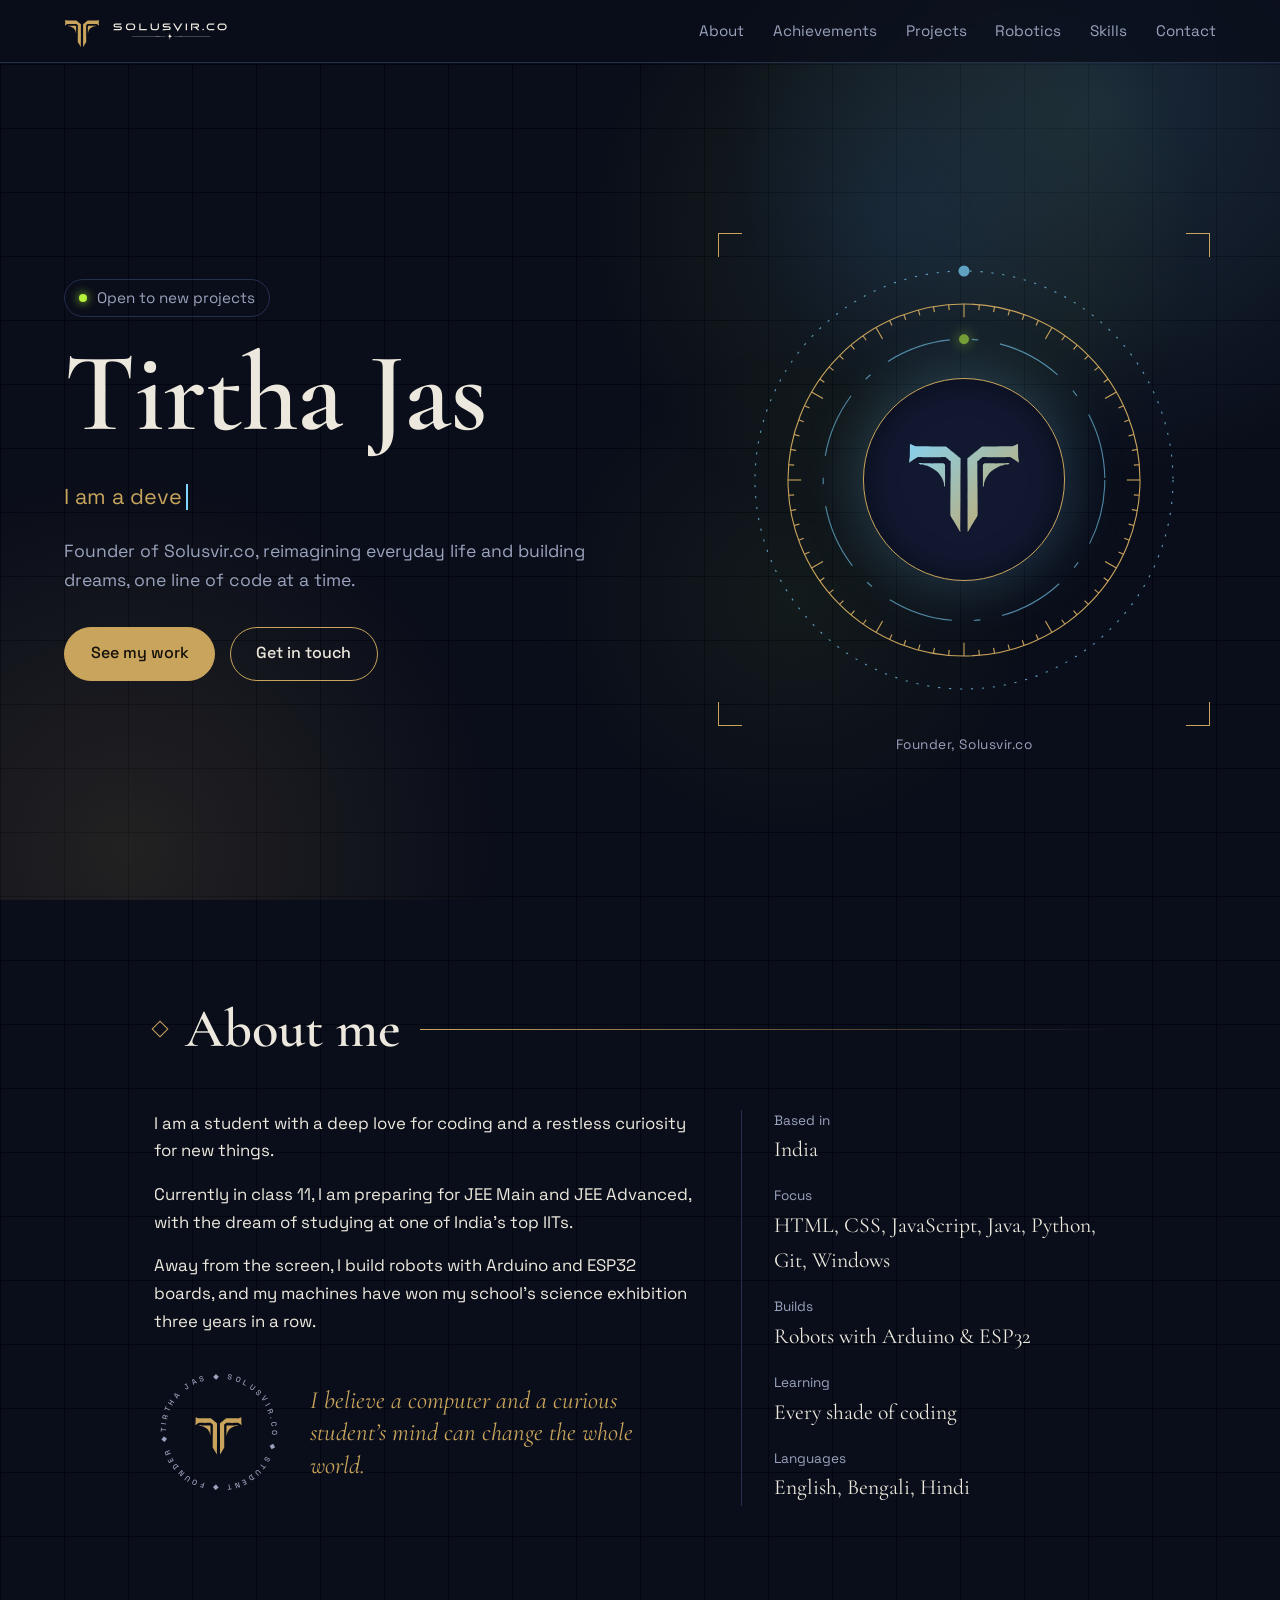
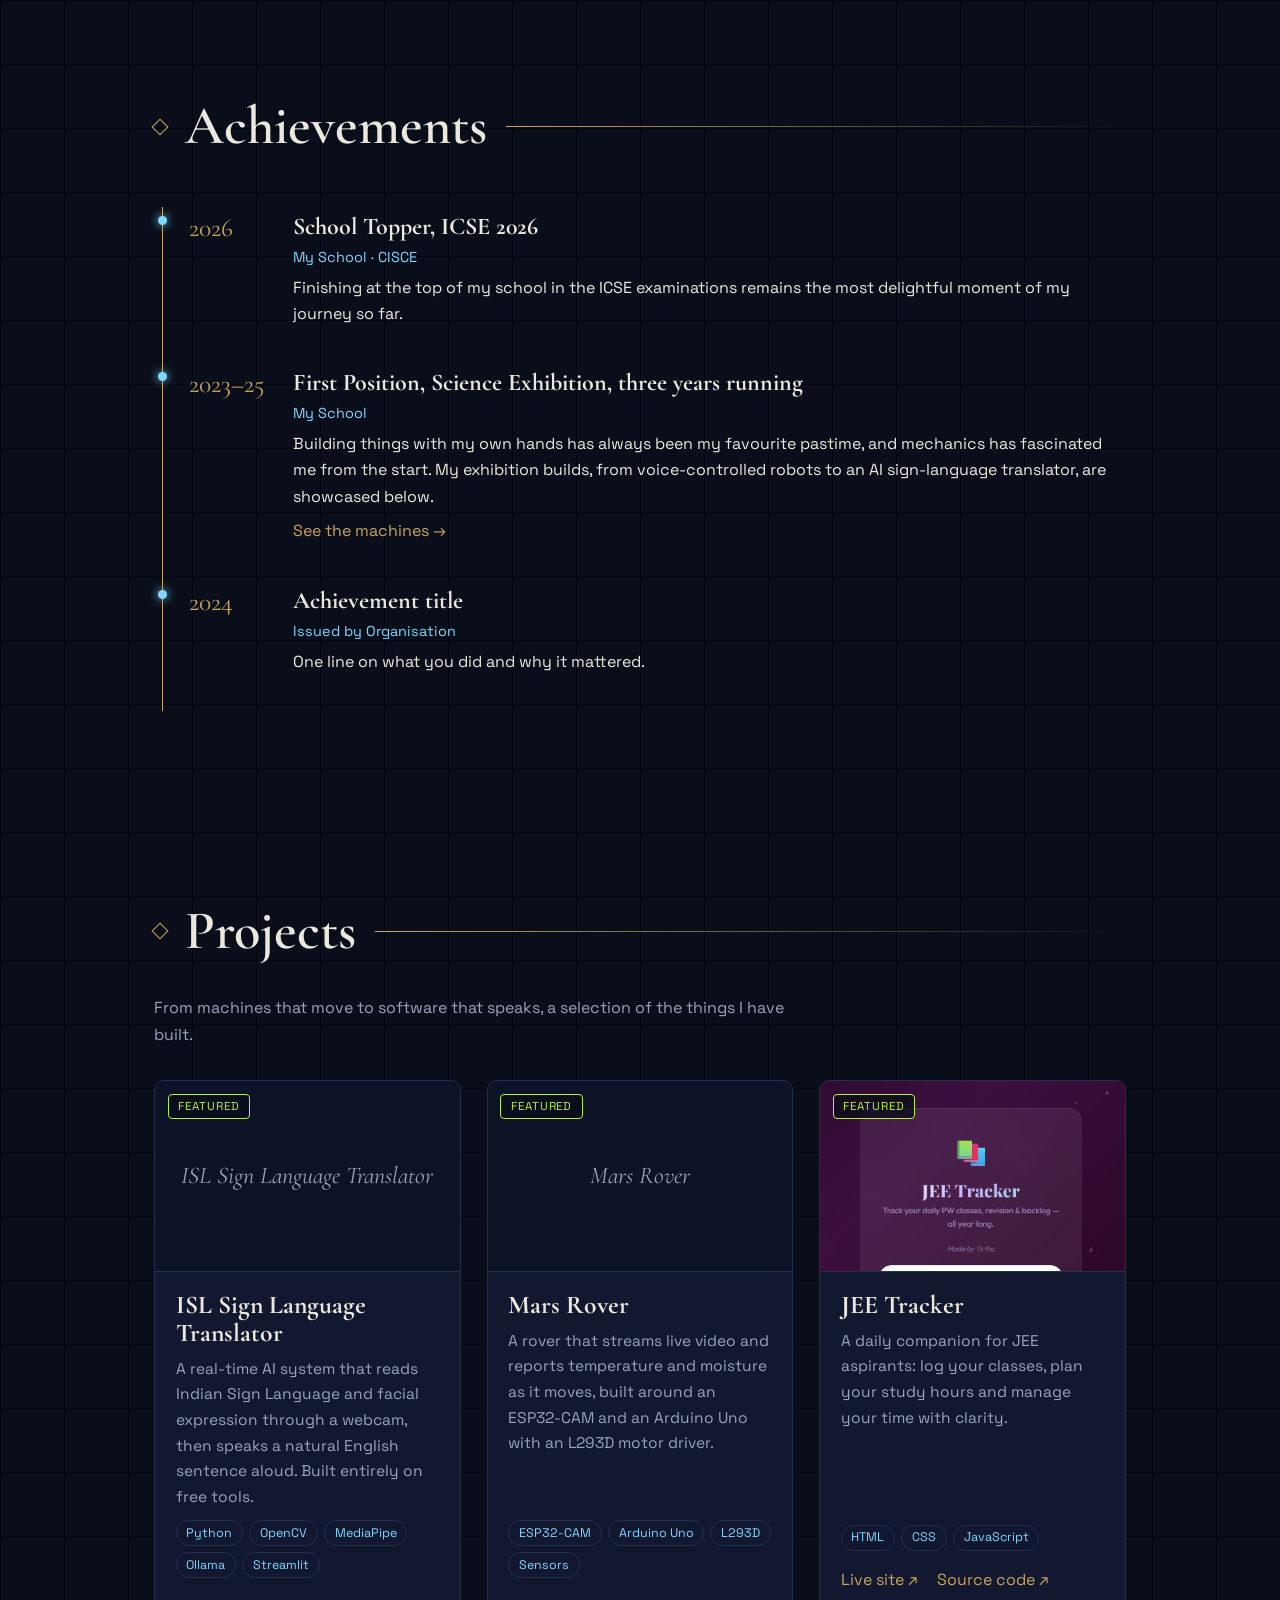
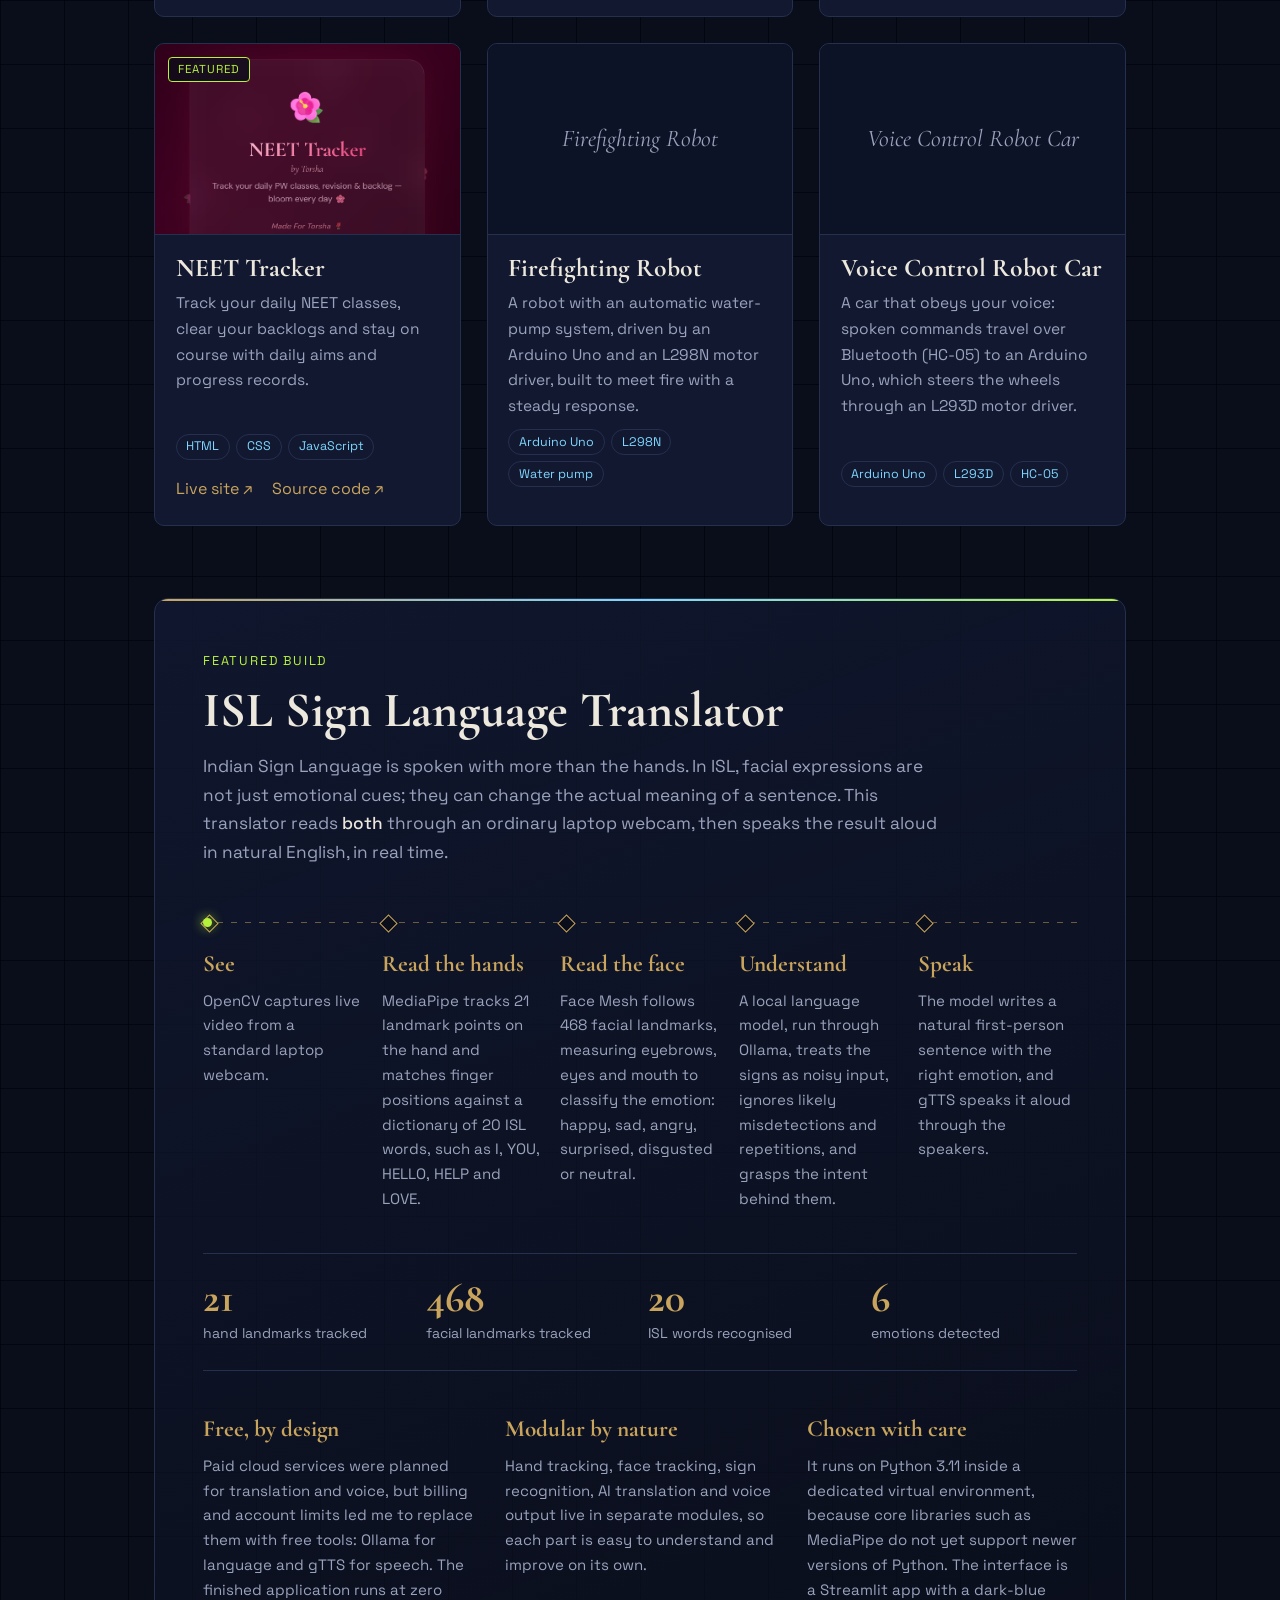
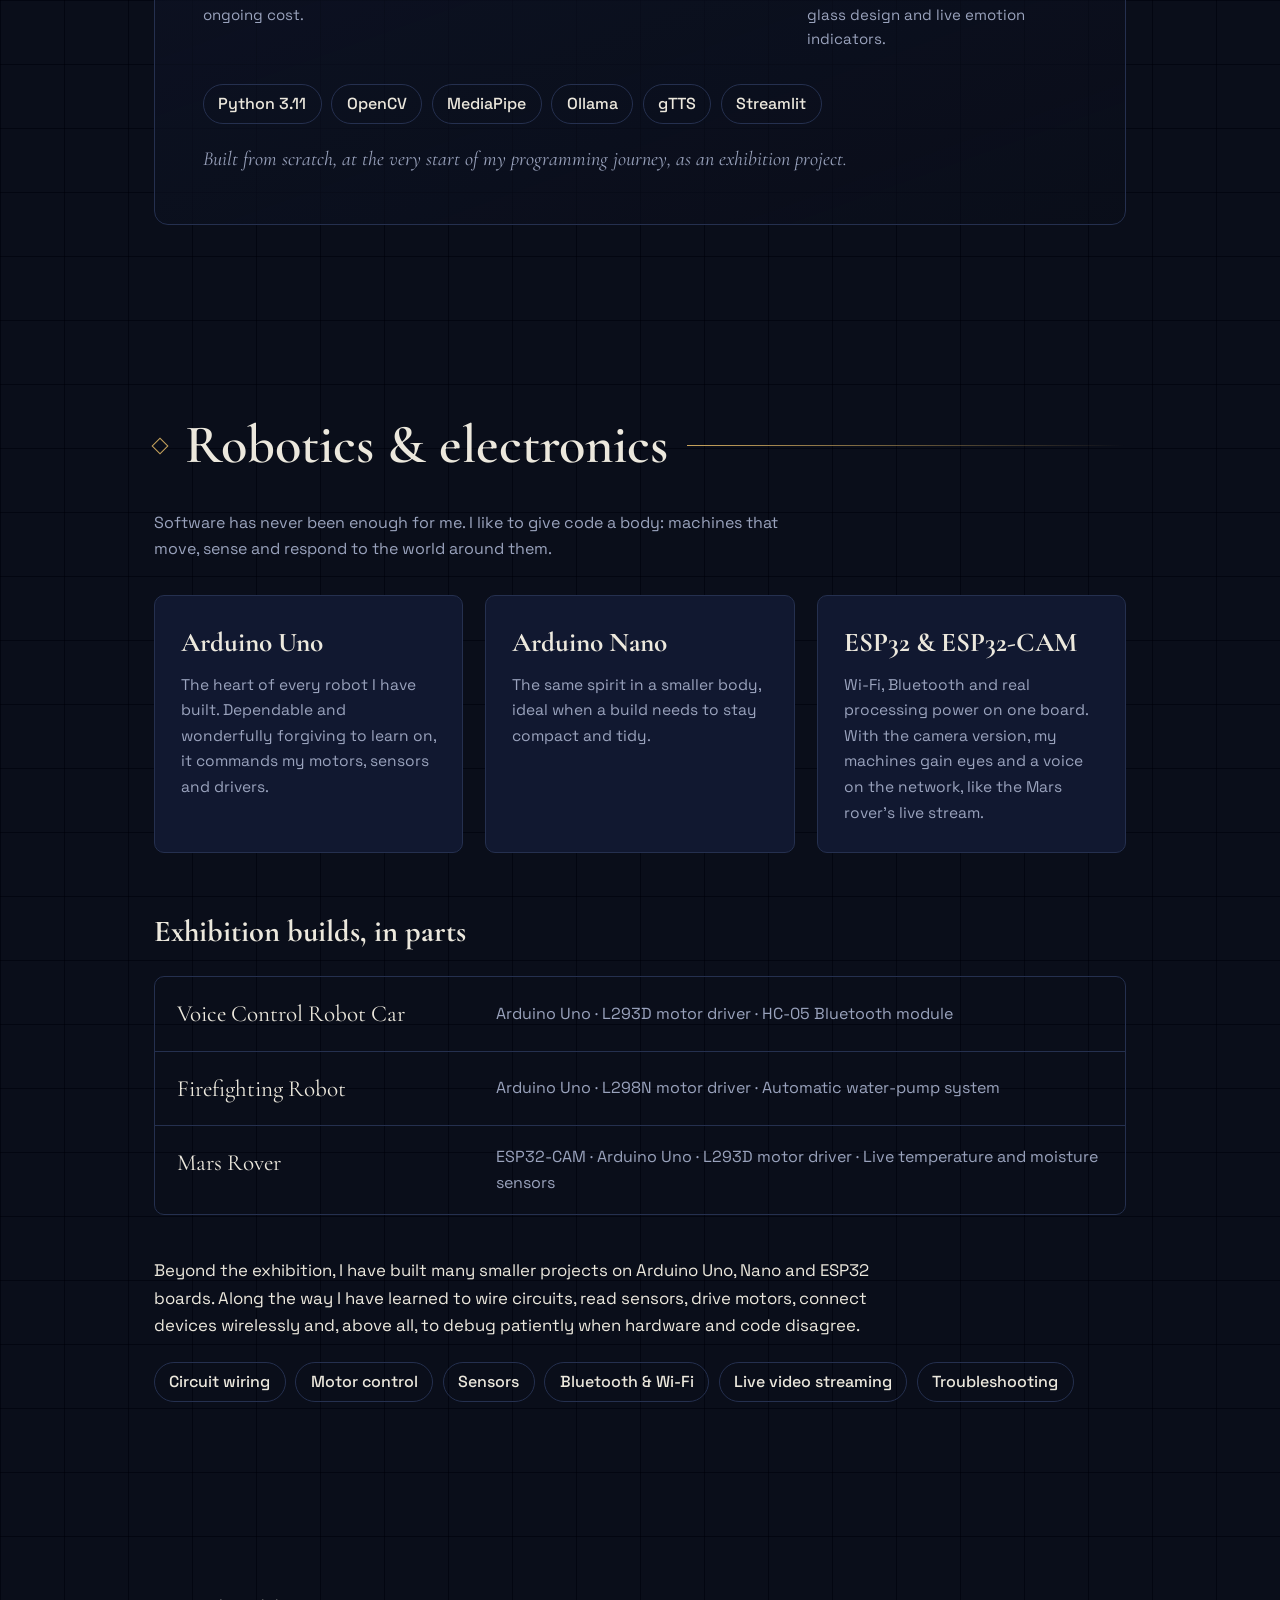
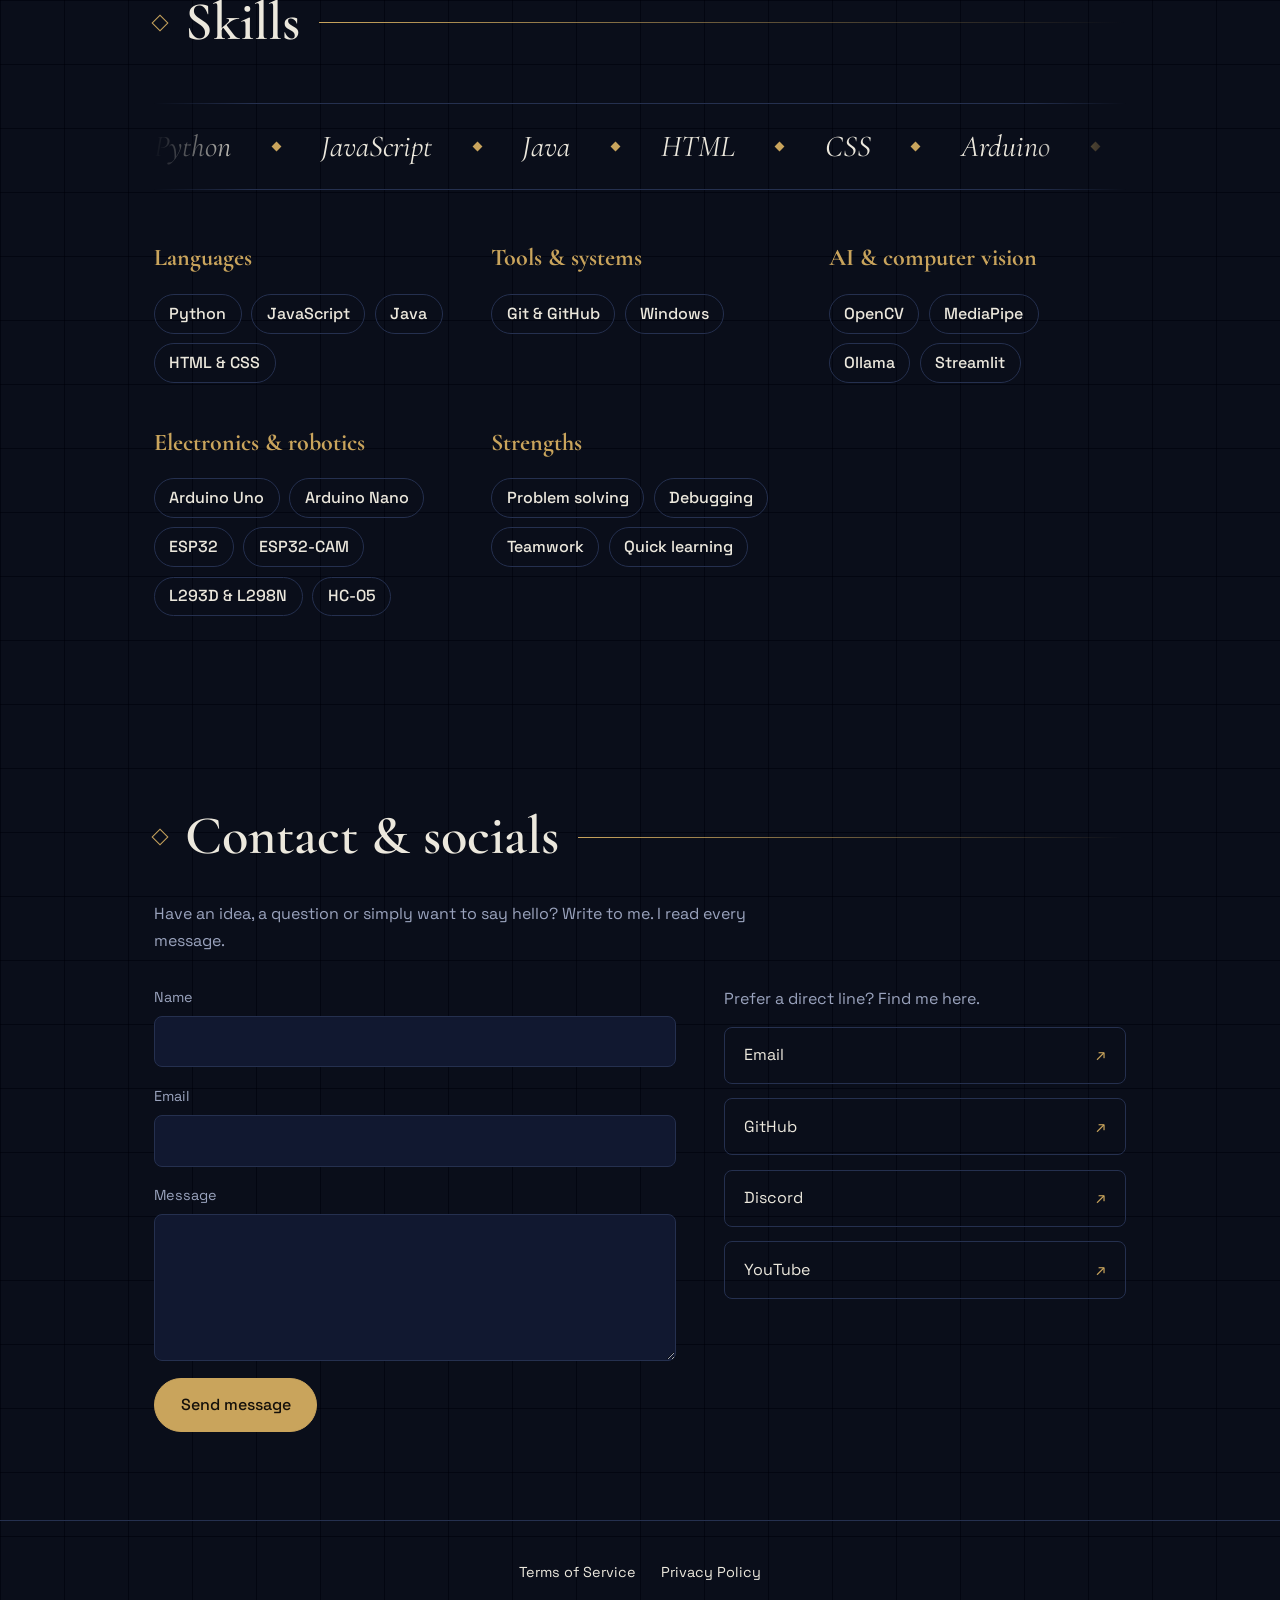
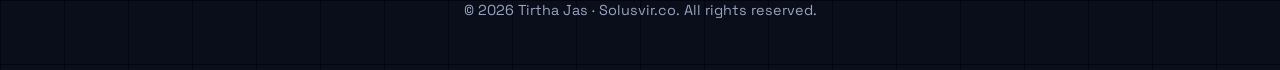
==== commit c6c1c83d: "just added the exhibition projects" ====
--- a/index.html
+++ b/index.html
@@ -9,9 +9,6 @@
   <meta name="robots" content="index, follow, max-image-preview:large">
   <meta name="author" content="Tirtha Jas">
 
-  <!-- 🔁 LATER: when your is-a.dev domain is approved, replace every
-       https://solusvir.is-a.dev/
-       in this file (Ctrl+H in VS Code) with  https://solusvir.is-a.dev/ -->
   <link rel="canonical" href="https://solusvir.is-a.dev/">
 
   <!-- Link preview: WhatsApp, Telegram, Facebook, LinkedIn, Discord, iMessage -->
@@ -41,7 +38,7 @@
       { "@type": "Person", "@id": "https://solusvir.is-a.dev/#person", "name": "Tirtha Jas", "alternateName": ["TirthaJas"], "url": "https://solusvir.is-a.dev/",
         "image": "https://solusvir.is-a.dev/og-image.jpg", "jobTitle": "Developer and Creator", "description": "Student developer and Creator.",
         "worksFor": { "@type": "Organization", "name": "Solusvir.co", "url": "https://solusvir.is-a.dev/" },
-        "knowsAbout": ["Web development", "Python", "JavaScript", "Java", "HTML", "CSS"],
+        "knowsAbout": ["Web development", "Python", "JavaScript", "Java", "HTML", "CSS", "Robotics", "Arduino", "ESP32", "Computer vision"],
         "sameAs": ["https://github.com/TirthaJas"] }
     ]
   }
@@ -72,6 +69,7 @@
     <a href="#about">About</a>
     <a href="#achievements">Achievements</a>
     <a href="#projects">Projects</a>
+    <a href="#robotics">Robotics</a>
     <a href="#skills">Skills</a>
     <a href="#contact">Contact</a>
   </nav>
@@ -113,6 +111,8 @@
         <!-- ✏️ EDIT: your story -->
         <p>I am a student with a deep love for coding and a restless curiosity for new things.</p>
         <p>Currently in class 11, I am preparing for JEE Main and JEE Advanced, with the dream of studying at one of India’s top IITs.</p>
+        <!-- ✏️ EDIT: a new line about your robotics side -->
+        <p>Away from the screen, I build robots with Arduino and ESP32 boards, and my machines have won my school’s science exhibition three years in a row.</p>
         <div class="pull">
           <div class="seal" aria-hidden="true">
             <svg viewBox="0 0 200 200"><defs><path id="circ" d="M100,100 m-82,0 a82,82 0 1,1 164,0 a82,82 0 1,1 -164,0"/></defs><text><textPath href="#circ" textLength="508" lengthAdjust="spacing">TIRTHA JAS ◆ SOLUSVIR.CO ◆ STUDENT ◆ FOUNDER ◆ </textPath></text></svg>
@@ -124,6 +124,7 @@
       <dl class="facts reveal">
         <div><dt>Based in</dt><dd>India</dd></div>
         <div><dt>Focus</dt><dd>HTML, CSS, JavaScript, Java, Python, Git, Windows</dd></div>
+        <div><dt>Builds</dt><dd>Robots with Arduino &amp; ESP32</dd></div>
         <div><dt>Learning</dt><dd>Every shade of coding</dd></div>
         <div><dt>Languages</dt><dd>English, Bengali, Hindi</dd></div>
       </dl>
@@ -135,7 +136,7 @@
     <h2 class="reveal">Achievements</h2>
     <ol class="timeline">
       <li class="reveal"><time>2026</time><div><h3>School Topper, ICSE 2026</h3><p class="by">My School · CISCE</p><p>Finishing at the top of my school in the ICSE examinations remains the most delightful moment of my journey so far.</p></div></li>
-      <li class="reveal"><time>2023–25</time><div><h3>First Position, Science Exhibition, three years running</h3><p class="by">My School</p><p>Building things with my own hands has always been my favourite pastime, and mechanics has fascinated me from the start.</p></div></li>
+      <li class="reveal"><time>2023–25</time><div><h3>First Position, Science Exhibition, three years running</h3><p class="by">My School</p><p>Building things with my own hands has always been my favourite pastime, and mechanics has fascinated me from the start. My exhibition builds, from voice-controlled robots to an AI sign-language translator, are showcased below.</p><a class="more" href="#robotics">See the machines</a></div></li>
       <!-- ✏️ EDIT: replace this third one with a real achievement, or delete the whole <li> line -->
       <li class="reveal"><time>2024</time><div><h3>Achievement title</h3><p class="by">Issued by Organisation</p><p>One line on what you did and why it mattered.</p></div></li>
     </ol>
@@ -144,8 +145,66 @@
   <!-- ================= PROJECTS (cards come from script.js) ================= -->
   <section id="projects" class="section">
     <h2 class="reveal">Projects</h2>
-    <p class="sub reveal">A selection of things I have built. Open any card to see it live or explore the code.</p>
+    <p class="sub reveal">From machines that move to software that speaks, a selection of the things I have built.</p>
     <div class="grid" id="projectGrid"></div>
+
+    <!-- ================= FEATURED BUILD: ISL Sign Language Translator ================= -->
+    <div class="feature reveal" id="signs">
+      <span class="eyebrow">Featured build</span>
+      <h3>ISL Sign Language Translator</h3>
+      <p class="intro">Indian Sign Language is spoken with more than the hands. In ISL, facial expressions are not just emotional cues; they can change the actual meaning of a sentence. This translator reads <strong>both</strong> through an ordinary laptop webcam, then speaks the result aloud in natural English, in real time.</p>
+
+      <ol class="pipe">
+        <li class="reveal"><h4>See</h4><p>OpenCV captures live video from a standard laptop webcam.</p></li>
+        <li class="reveal"><h4>Read the hands</h4><p>MediaPipe tracks 21 landmark points on the hand and matches finger positions against a dictionary of 20 ISL words, such as I, YOU, HELLO, HELP and LOVE.</p></li>
+        <li class="reveal"><h4>Read the face</h4><p>Face Mesh follows 468 facial landmarks, measuring eyebrows, eyes and mouth to classify the emotion: happy, sad, angry, surprised, disgusted or neutral.</p></li>
+        <li class="reveal"><h4>Understand</h4><p>A local language model, run through Ollama, treats the signs as noisy input, ignores likely misdetections and repetitions, and grasps the intent behind them.</p></li>
+        <li class="reveal"><h4>Speak</h4><p>The model writes a natural first-person sentence with the right emotion, and gTTS speaks it aloud through the speakers.</p></li>
+      </ol>
+
+      <ul class="specs">
+        <li><b>21</b><span>hand landmarks tracked</span></li>
+        <li><b>468</b><span>facial landmarks tracked</span></li>
+        <li><b>20</b><span>ISL words recognised</span></li>
+        <li><b>6</b><span>emotions detected</span></li>
+      </ul>
+
+      <div class="choices">
+        <div class="reveal"><h4>Free, by design</h4><p>Paid cloud services were planned for translation and voice, but billing and account limits led me to replace them with free tools: Ollama for language and gTTS for speech. The finished application runs at zero ongoing cost.</p></div>
+        <div class="reveal"><h4>Modular by nature</h4><p>Hand tracking, face tracking, sign recognition, AI translation and voice output live in separate modules, so each part is easy to understand and improve on its own.</p></div>
+        <div class="reveal"><h4>Chosen with care</h4><p>It runs on Python 3.11 inside a dedicated virtual environment, because core libraries such as MediaPipe do not yet support newer versions of Python. The interface is a Streamlit app with a dark-blue glass design and live emotion indicators.</p></div>
+      </div>
+
+      <p class="chips"><b>Python 3.11</b><b>OpenCV</b><b>MediaPipe</b><b>Ollama</b><b>gTTS</b><b>Streamlit</b></p>
+      <p class="made">Built from scratch, at the very start of my programming journey, as an exhibition project.</p>
+      <!-- ✏️ EDIT: when ready, add your links here (copy this line, fill it in, delete the comment marks)
+      <a class="btn" href="https://github.com/TirthaJas/YOUR-REPO" target="_blank" rel="noopener">View source code</a>
+      -->
+    </div>
+  </section>
+
+  <!-- ================= ROBOTICS & ELECTRONICS ================= -->
+  <section id="robotics" class="section">
+    <h2 class="reveal">Robotics &amp; electronics</h2>
+    <p class="sub reveal">Software has never been enough for me. I like to give code a body: machines that move, sense and respond to the world around them.</p>
+
+    <div class="boards">
+      <article class="board reveal"><h3>Arduino Uno</h3><p>The heart of every robot I have built. Dependable and wonderfully forgiving to learn on, it commands my motors, sensors and drivers.</p></article>
+      <article class="board reveal"><h3>Arduino Nano</h3><p>The same spirit in a smaller body, ideal when a build needs to stay compact and tidy.</p></article>
+      <article class="board reveal"><h3>ESP32 &amp; ESP32-CAM</h3><p>Wi-Fi, Bluetooth and real processing power on one board. With the camera version, my machines gain eyes and a voice on the network, like the Mars rover’s live stream.</p></article>
+    </div>
+
+    <h3 class="sect-h reveal">Exhibition builds, in parts</h3>
+    <!-- ✏️ EDIT: add other parts you used, or the year of each build, if you like -->
+    <dl class="builds reveal">
+      <div><dt>Voice Control Robot Car</dt><dd>Arduino Uno · L293D motor driver · HC-05 Bluetooth module</dd></div>
+      <div><dt>Firefighting Robot</dt><dd>Arduino Uno · L298N motor driver · Automatic water-pump system</dd></div>
+      <div><dt>Mars Rover</dt><dd>ESP32-CAM · Arduino Uno · L293D motor driver · Live temperature and moisture sensors</dd></div>
+    </dl>
+
+    <!-- ✏️ EDIT: list your other Arduino / Nano / ESP32 projects here by name, so this paragraph says exactly what you have built -->
+    <p class="lab-note reveal">Beyond the exhibition, I have built many smaller projects on Arduino Uno, Nano and ESP32 boards. Along the way I have learned to wire circuits, read sensors, drive motors, connect devices wirelessly and, above all, to debug patiently when hardware and code disagree.</p>
+    <p class="chips reveal"><b>Circuit wiring</b><b>Motor control</b><b>Sensors</b><b>Bluetooth &amp; Wi-Fi</b><b>Live video streaming</b><b>Troubleshooting</b></p>
   </section>
 
   <!-- ================= SKILLS ================= -->
@@ -153,7 +212,7 @@
     <h2 class="reveal">Skills</h2>
     <!-- ✏️ EDIT: the scrolling strip. Add or remove <span> items freely -->
     <div class="marquee reveal" aria-label="Technologies I use">
-      <div class="track"><span>Python</span><span>JavaScript</span><span>Java</span><span>HTML</span><span>CSS</span><span>Git</span><span>GitHub</span><span>Windows</span></div>
+      <div class="track"><span>Python</span><span>JavaScript</span><span>Java</span><span>HTML</span><span>CSS</span><span>Arduino</span><span>ESP32</span><span>OpenCV</span><span>MediaPipe</span><span>Git</span><span>GitHub</span><span>Windows</span></div>
     </div>
     <div class="skills">
       <div class="skill-group reveal">
@@ -164,6 +223,14 @@
       <div class="skill-group reveal">
         <h3>Tools &amp; systems</h3>
         <p class="chips"><b>Git &amp; GitHub</b><b>Windows</b></p>
+      </div>
+      <div class="skill-group reveal">
+        <h3>AI &amp; computer vision</h3>
+        <p class="chips"><b>OpenCV</b><b>MediaPipe</b><b>Ollama</b><b>Streamlit</b></p>
+      </div>
+      <div class="skill-group reveal">
+        <h3>Electronics &amp; robotics</h3>
+        <p class="chips"><b>Arduino Uno</b><b>Arduino Nano</b><b>ESP32</b><b>ESP32-CAM</b><b>L293D &amp; L298N</b><b>HC-05</b></p>
       </div>
       <div class="skill-group reveal">
         <h3>Strengths</h3>
--- a/style.css
+++ b/style.css
@@ -229,4 +229,61 @@
 /* Footer links (Terms and Privacy) */
 .foot nav { display: flex; justify-content: center; flex-wrap: wrap; gap: .4rem 1.6rem; margin-bottom: .8rem; }
 .foot nav a { color: var(--text); border-bottom: 1px solid transparent; transition: border-color .2s; }
-.foot nav a:hover { border-color: var(--gold); }+.foot nav a:hover { border-color: var(--gold); }
+
+/* =========================================================
+   Featured build, robotics section and small additions
+   ========================================================= */
+.more { display: inline-block; margin-top: .5rem; color: var(--gold); border-bottom: 1px solid transparent; transition: border-color .2s; }
+.more::after { content: " →"; }
+.more:hover { border-color: var(--gold); }
+.sect-h { font-family: var(--serif); font-size: 1.9rem; margin-bottom: 1.2rem; }
+
+/* Featured build: ISL Sign Language Translator */
+.feature { position: relative; margin-top: 4.5rem; padding: clamp(1.4rem, 4vw, 3rem); border: 1px solid var(--line); border-radius: 14px; overflow: hidden; background: linear-gradient(160deg, rgba(17,24,48,.88), rgba(10,14,26,.55)); }
+.feature::before { content: ""; position: absolute; inset: 0 0 auto 0; height: 2px; background: linear-gradient(90deg, var(--gold), var(--ice), var(--lime)); }
+.eyebrow { display: inline-block; margin-bottom: .8rem; font-size: .8rem; letter-spacing: .14em; text-transform: uppercase; color: var(--lime); }
+.feature > h3 { font-family: var(--serif); font-size: clamp(2.1rem, 4.6vw, 3.1rem); line-height: 1.05; margin-bottom: 1rem; }
+.intro { max-width: 46rem; color: var(--muted); font-size: 1.08rem; }
+.intro strong { color: var(--text); font-weight: 500; }
+.pipe { list-style: none; padding: 0; margin: 2.6rem 0; display: grid; grid-template-columns: repeat(5, 1fr); gap: 1.2rem; position: relative; }
+.pipe::before { content: ""; position: absolute; left: 0; right: 0; top: 14px; height: 1px; background: repeating-linear-gradient(90deg, var(--gold) 0 6px, transparent 6px 14px); opacity: .5; }
+.pipe::after { content: ""; position: absolute; top: 10px; left: 0; width: 9px; height: 9px; border-radius: 50%; background: var(--lime); box-shadow: 0 0 12px var(--lime); animation: travel 7s ease-in-out infinite; }
+@keyframes travel { 0% { left: 0; opacity: 0; } 8% { opacity: 1; } 92% { opacity: 1; } 100% { left: 100%; opacity: 0; } }
+.pipe li { position: relative; padding-top: 2.3rem; }
+.pipe li::before { content: ""; position: absolute; top: 9px; left: 0; width: 11px; height: 11px; border: 1px solid var(--gold); background: var(--bg); transform: rotate(45deg); }
+.pipe h4, .choices h4 { font-family: var(--serif); font-size: 1.45rem; color: var(--gold); margin-bottom: .35rem; }
+.pipe p, .choices p { color: var(--muted); font-size: .94rem; }
+.specs { list-style: none; padding: 1.5rem 0; margin: 0 0 2.4rem; display: grid; grid-template-columns: repeat(auto-fit, minmax(140px, 1fr)); gap: 1rem; border-block: 1px solid var(--line); }
+.specs b { display: block; font-family: var(--serif); font-size: 2.6rem; line-height: 1; color: var(--gold); }
+.specs span { color: var(--muted); font-size: .88rem; }
+.choices { display: grid; grid-template-columns: repeat(auto-fit, minmax(240px, 1fr)); gap: 2rem; margin-bottom: 2rem; }
+.feature .chips { margin-bottom: 1.2rem; }
+.made { color: var(--muted); font-style: italic; font-family: var(--serif); font-size: 1.25rem; }
+
+/* Robotics & electronics */
+.boards { display: grid; grid-template-columns: repeat(auto-fit, minmax(250px, 1fr)); gap: 1.4rem; margin-bottom: 3.4rem; }
+.board { position: relative; overflow: hidden; padding: 1.6rem; background: var(--bg2); border: 1px solid var(--line); border-radius: 10px; transition: border-color .25s; }
+.board:hover { border-color: var(--gold); }
+.board::after { content: ""; position: absolute; left: 0; bottom: 0; width: 100%; height: 2px; background: linear-gradient(90deg, transparent, var(--lime), transparent); transform: translateX(-100%); }
+.board:hover::after { transform: translateX(100%); transition: transform 1.1s ease; }
+.board h3 { font-family: var(--serif); font-size: 1.7rem; margin-bottom: .4rem; }
+.board p { color: var(--muted); font-size: .97rem; }
+.builds { margin-bottom: 2.6rem; border: 1px solid var(--line); border-radius: 10px; overflow: hidden; }
+.builds div { display: grid; grid-template-columns: minmax(200px, 1fr) 2fr; gap: 1rem; padding: 1.1rem 1.4rem; border-bottom: 1px solid var(--line); transition: background .25s; }
+.builds div:last-child { border-bottom: 0; }
+.builds div:hover { background: rgba(201,164,92,.05); }
+.builds dt { font-family: var(--serif); font-size: 1.45rem; }
+.builds dd { color: var(--muted); align-self: center; }
+.lab-note { max-width: 46rem; margin-bottom: 1.4rem; font-size: 1.05rem; }
+
+@media (max-width: 860px) {
+  .pipe { grid-template-columns: 1fr; gap: 1.6rem; }
+  .pipe::before, .pipe::after { display: none; }
+  .pipe li { padding: 0 0 0 1.8rem; border-left: 1px solid var(--line); }
+  .pipe li::before { top: .4rem; left: -6px; }
+  .builds div { grid-template-columns: 1fr; gap: .2rem; }
+}
+@media (prefers-reduced-motion: reduce) {
+  .pipe::after { display: none; }
+}
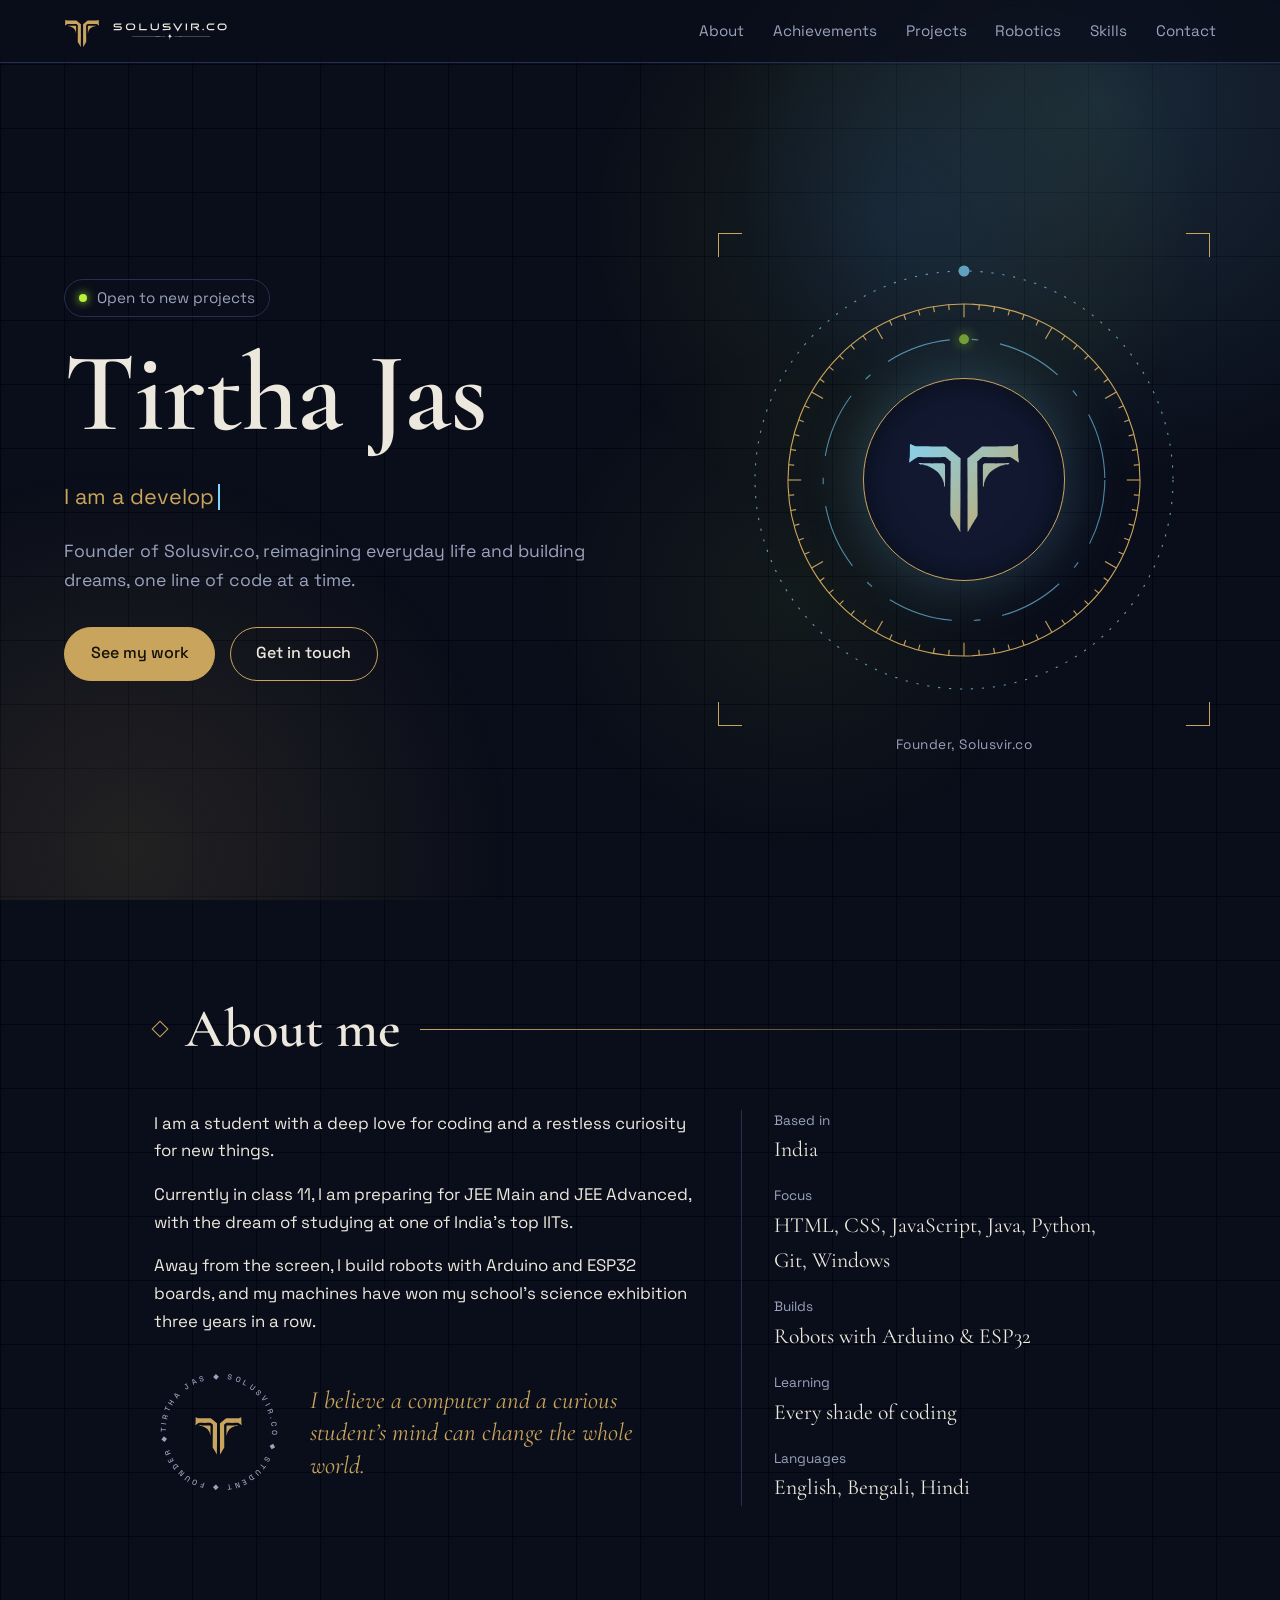
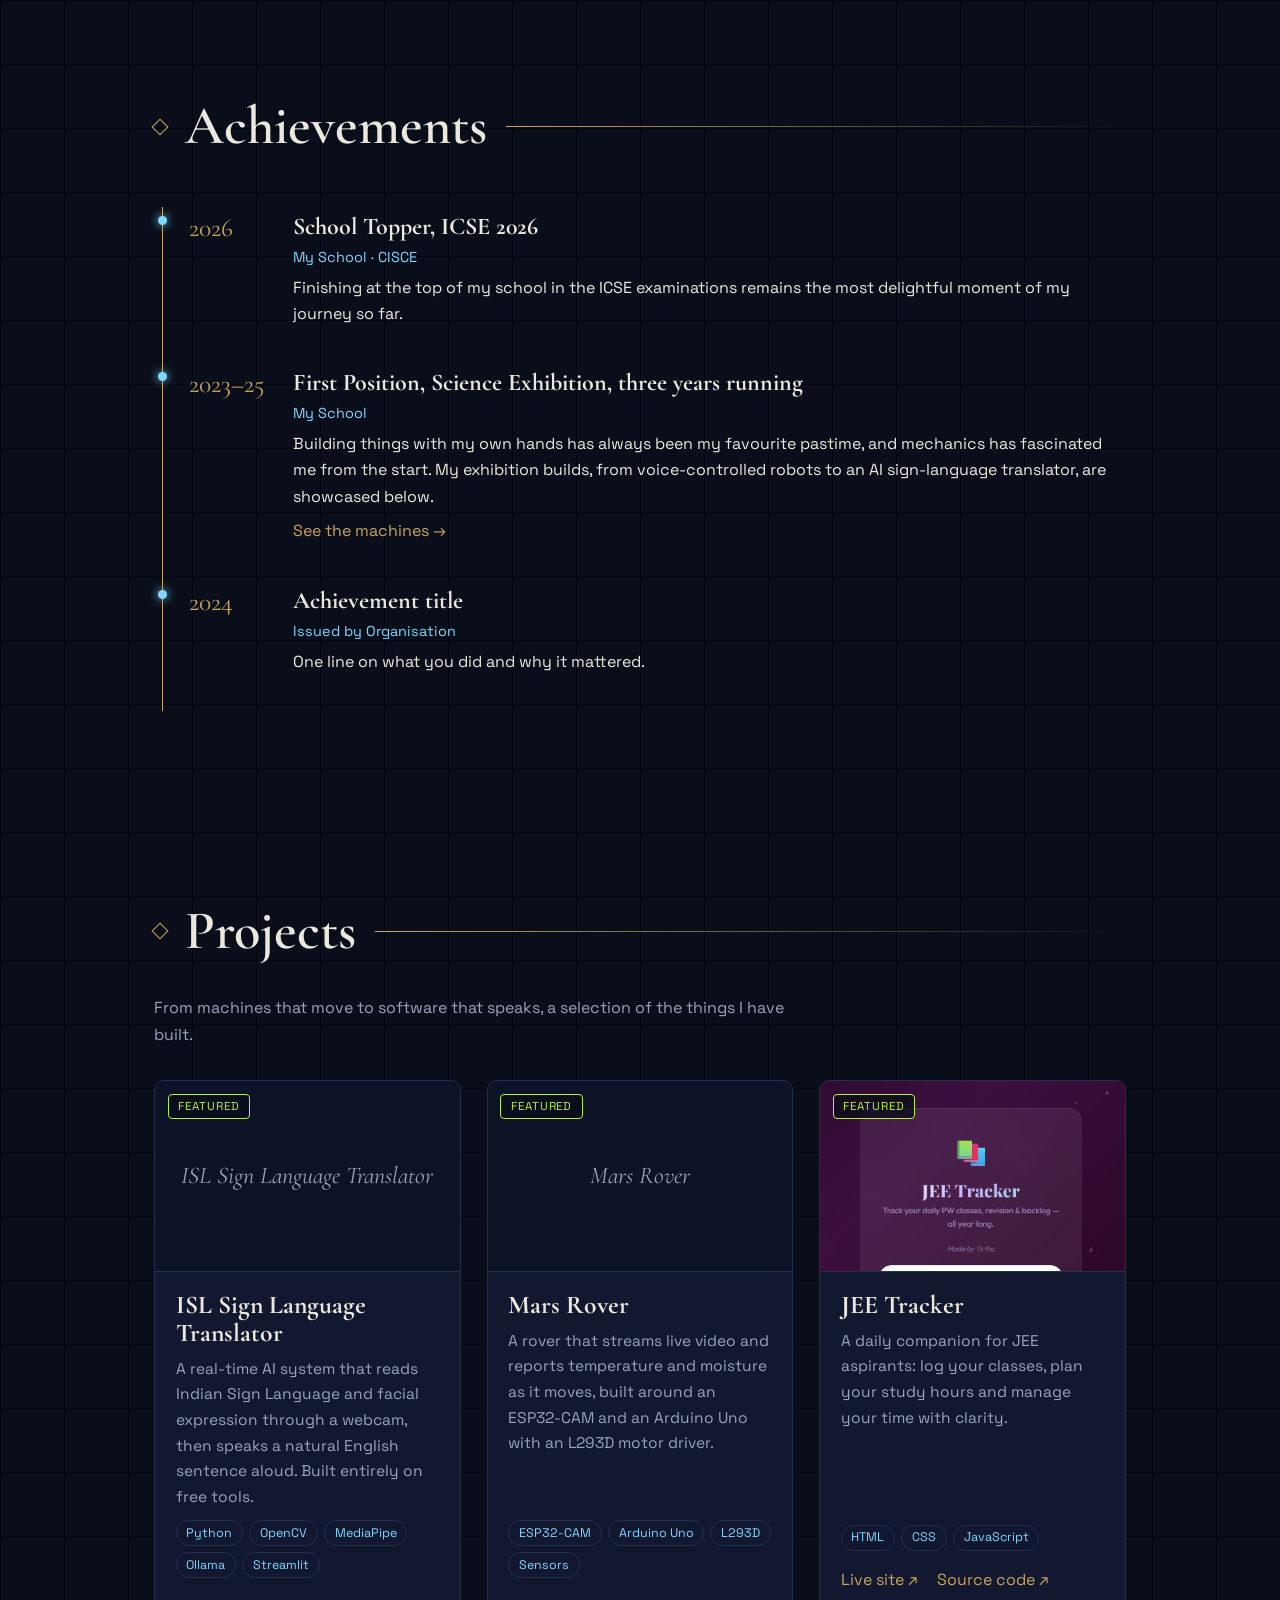
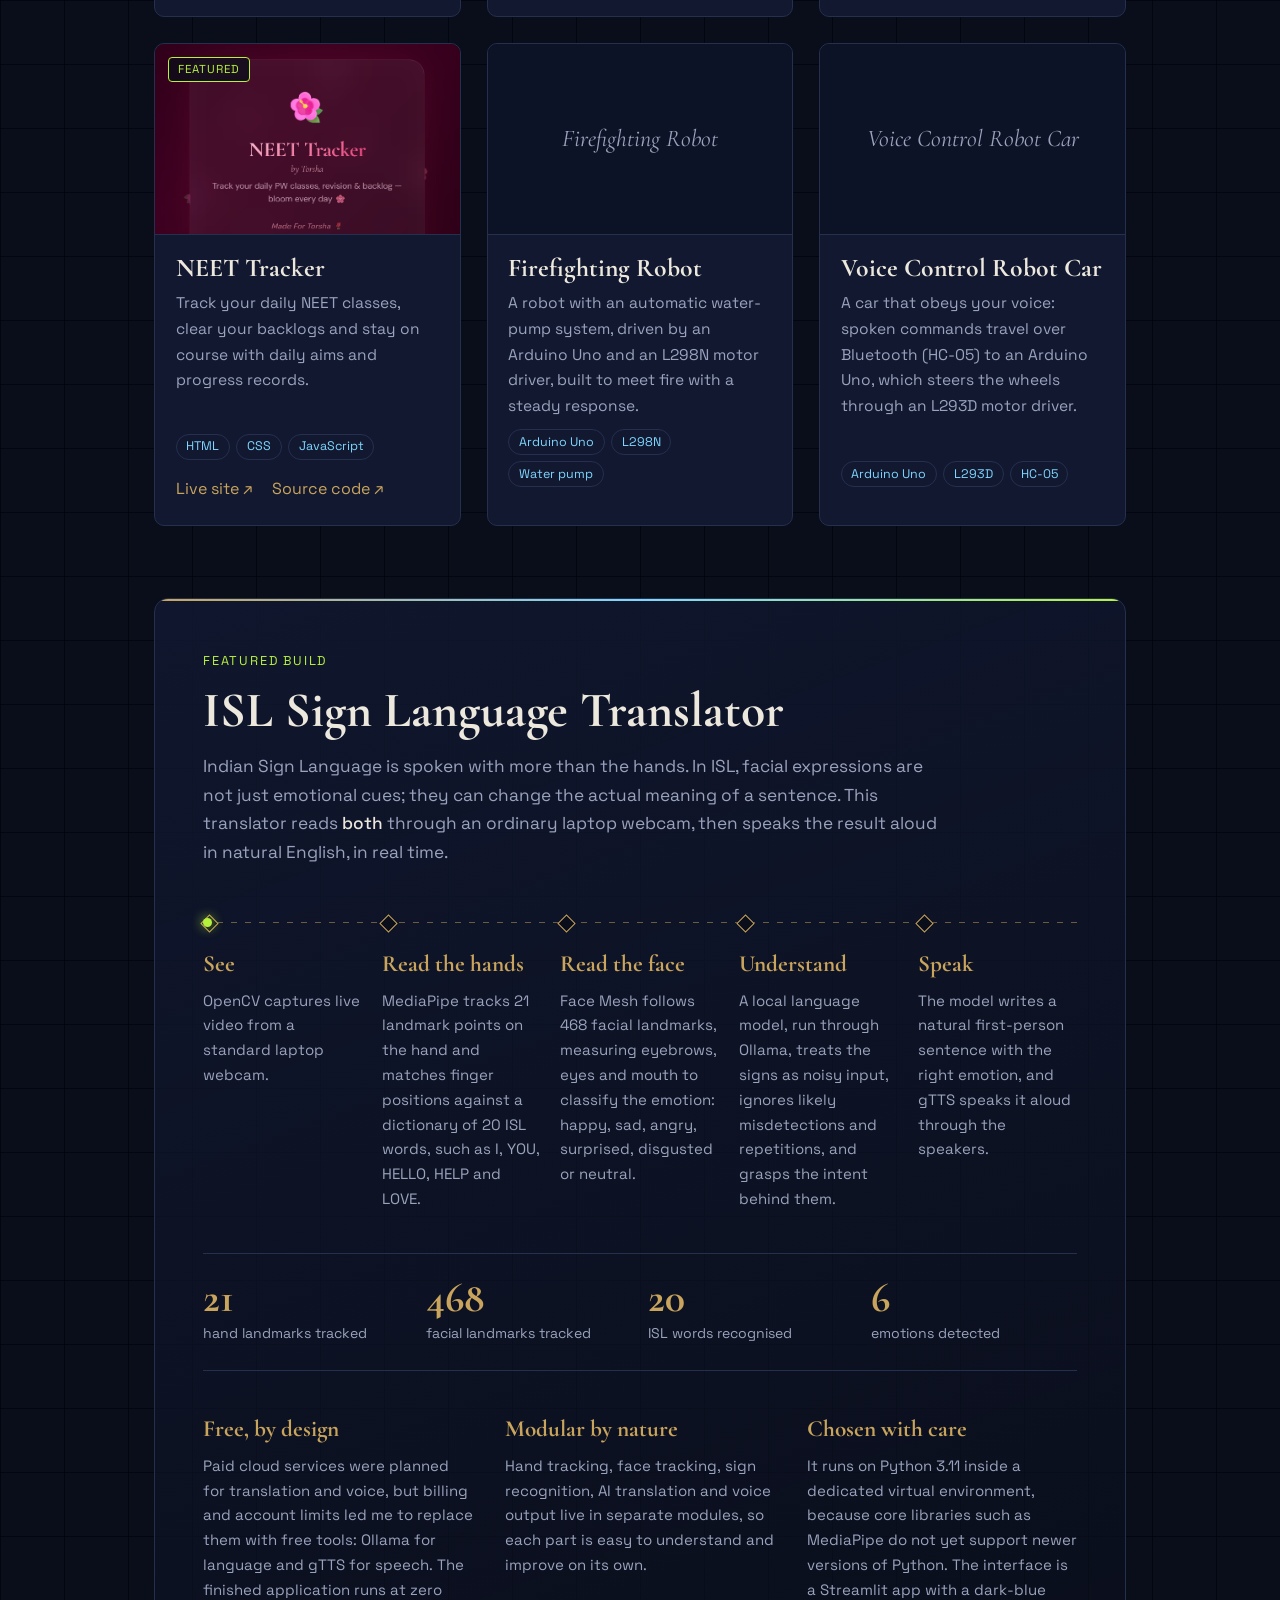
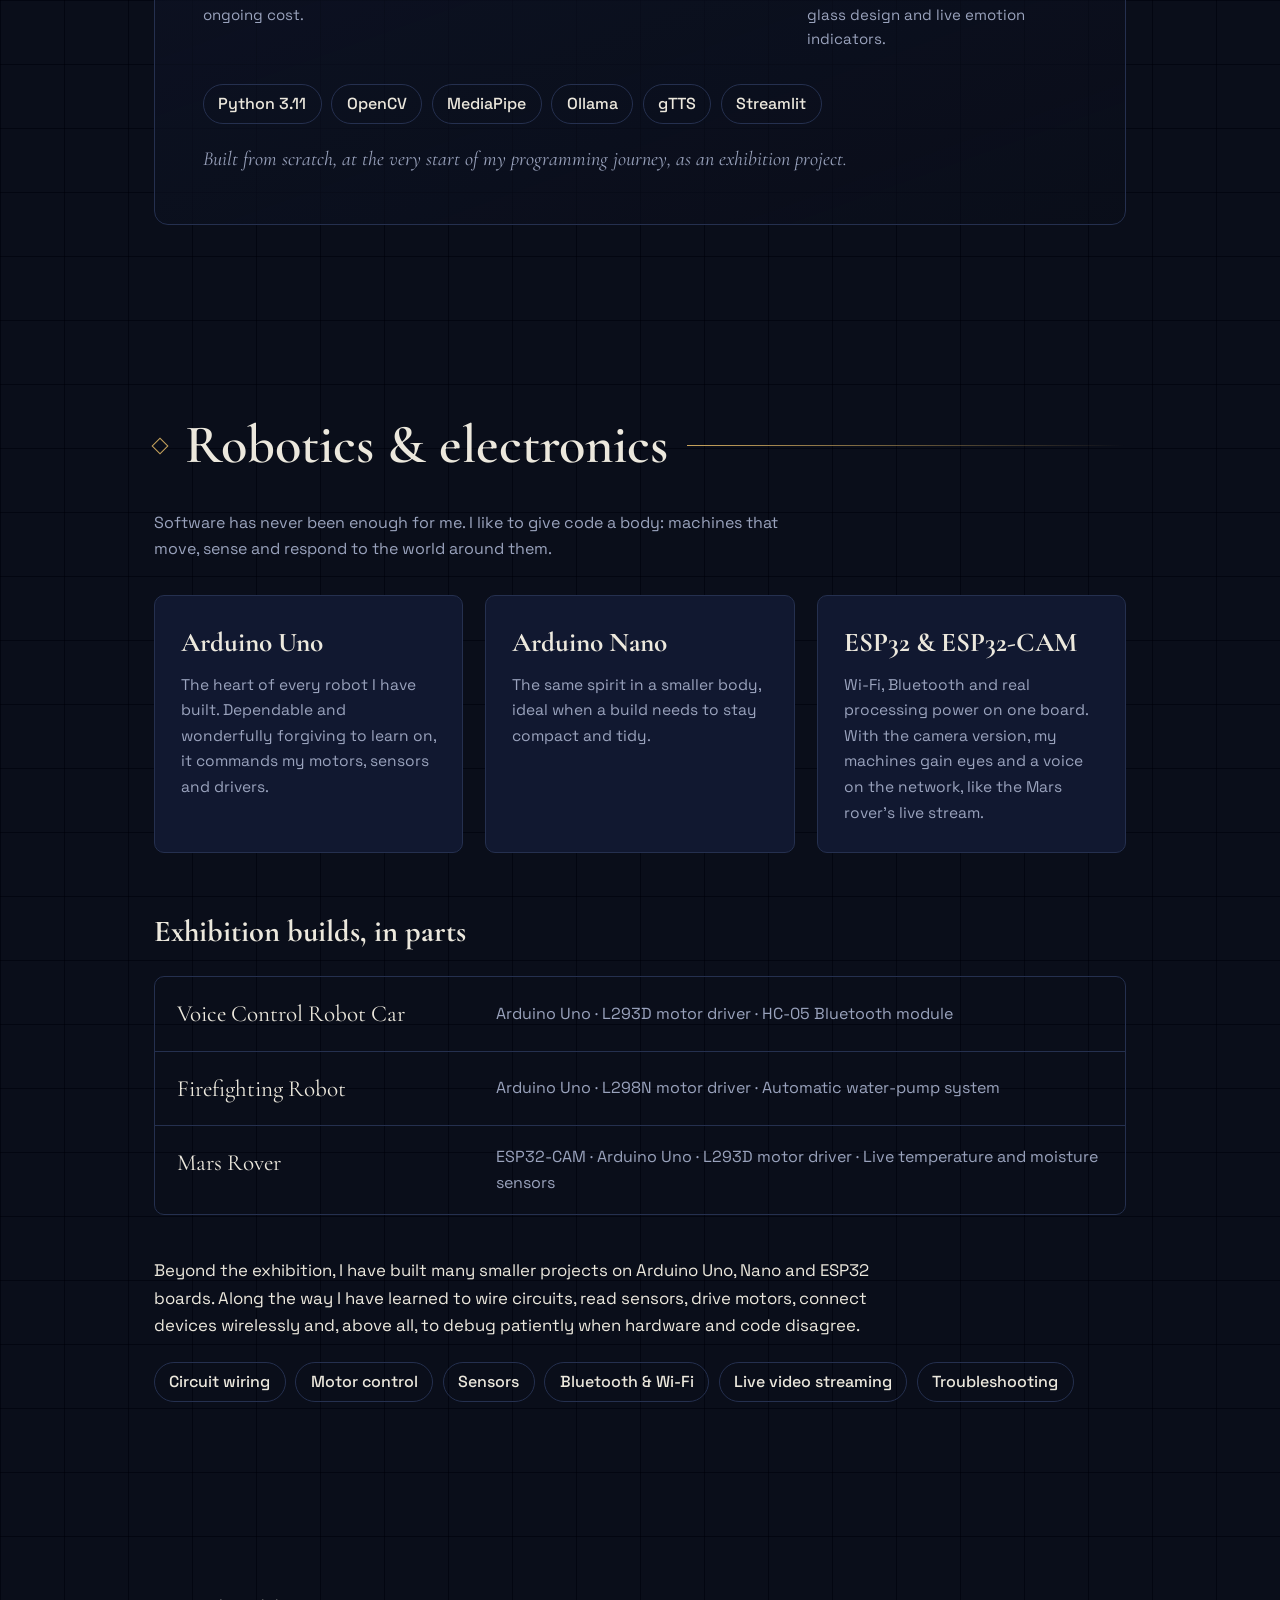
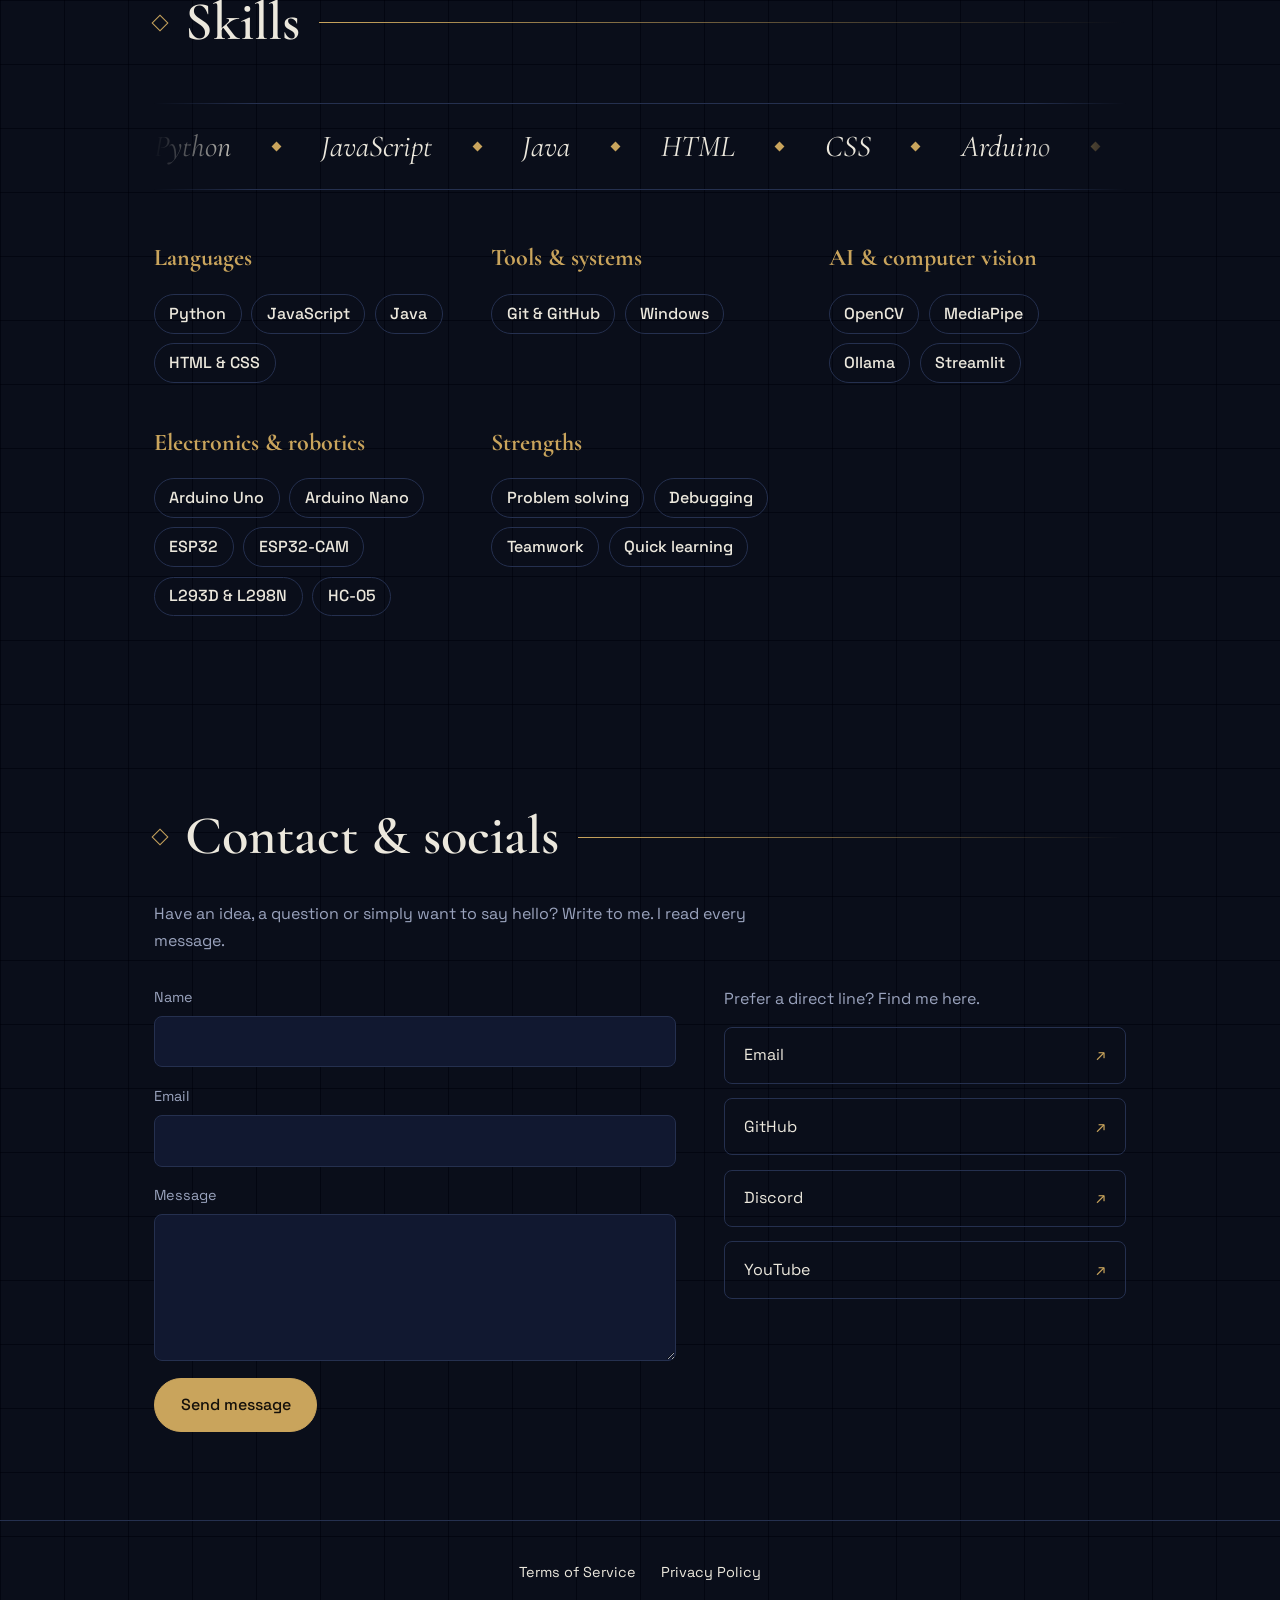
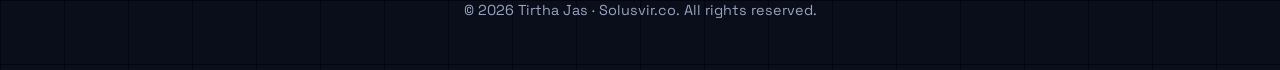
==== commit b8a0d5ee: "exhibition" ====
--- a/index.html
+++ b/index.html
@@ -142,13 +142,13 @@
     </ol>
   </section>
 
-  <!-- ================= PROJECTS (cards come from script.js) ================= -->
+  <!-- ================== PROJECTS (cards come from script.js) ================== -->
   <section id="projects" class="section">
     <h2 class="reveal">Projects</h2>
     <p class="sub reveal">From machines that move to software that speaks, a selection of the things I have built.</p>
     <div class="grid" id="projectGrid"></div>
 
-    <!-- ================= FEATURED BUILD: ISL Sign Language Translator ================= -->
+    <!-- ================== FEATURED BUILD: ISL Sign Language Translator ================== -->
     <div class="feature reveal" id="signs">
       <span class="eyebrow">Featured build</span>
       <h3>ISL Sign Language Translator</h3>
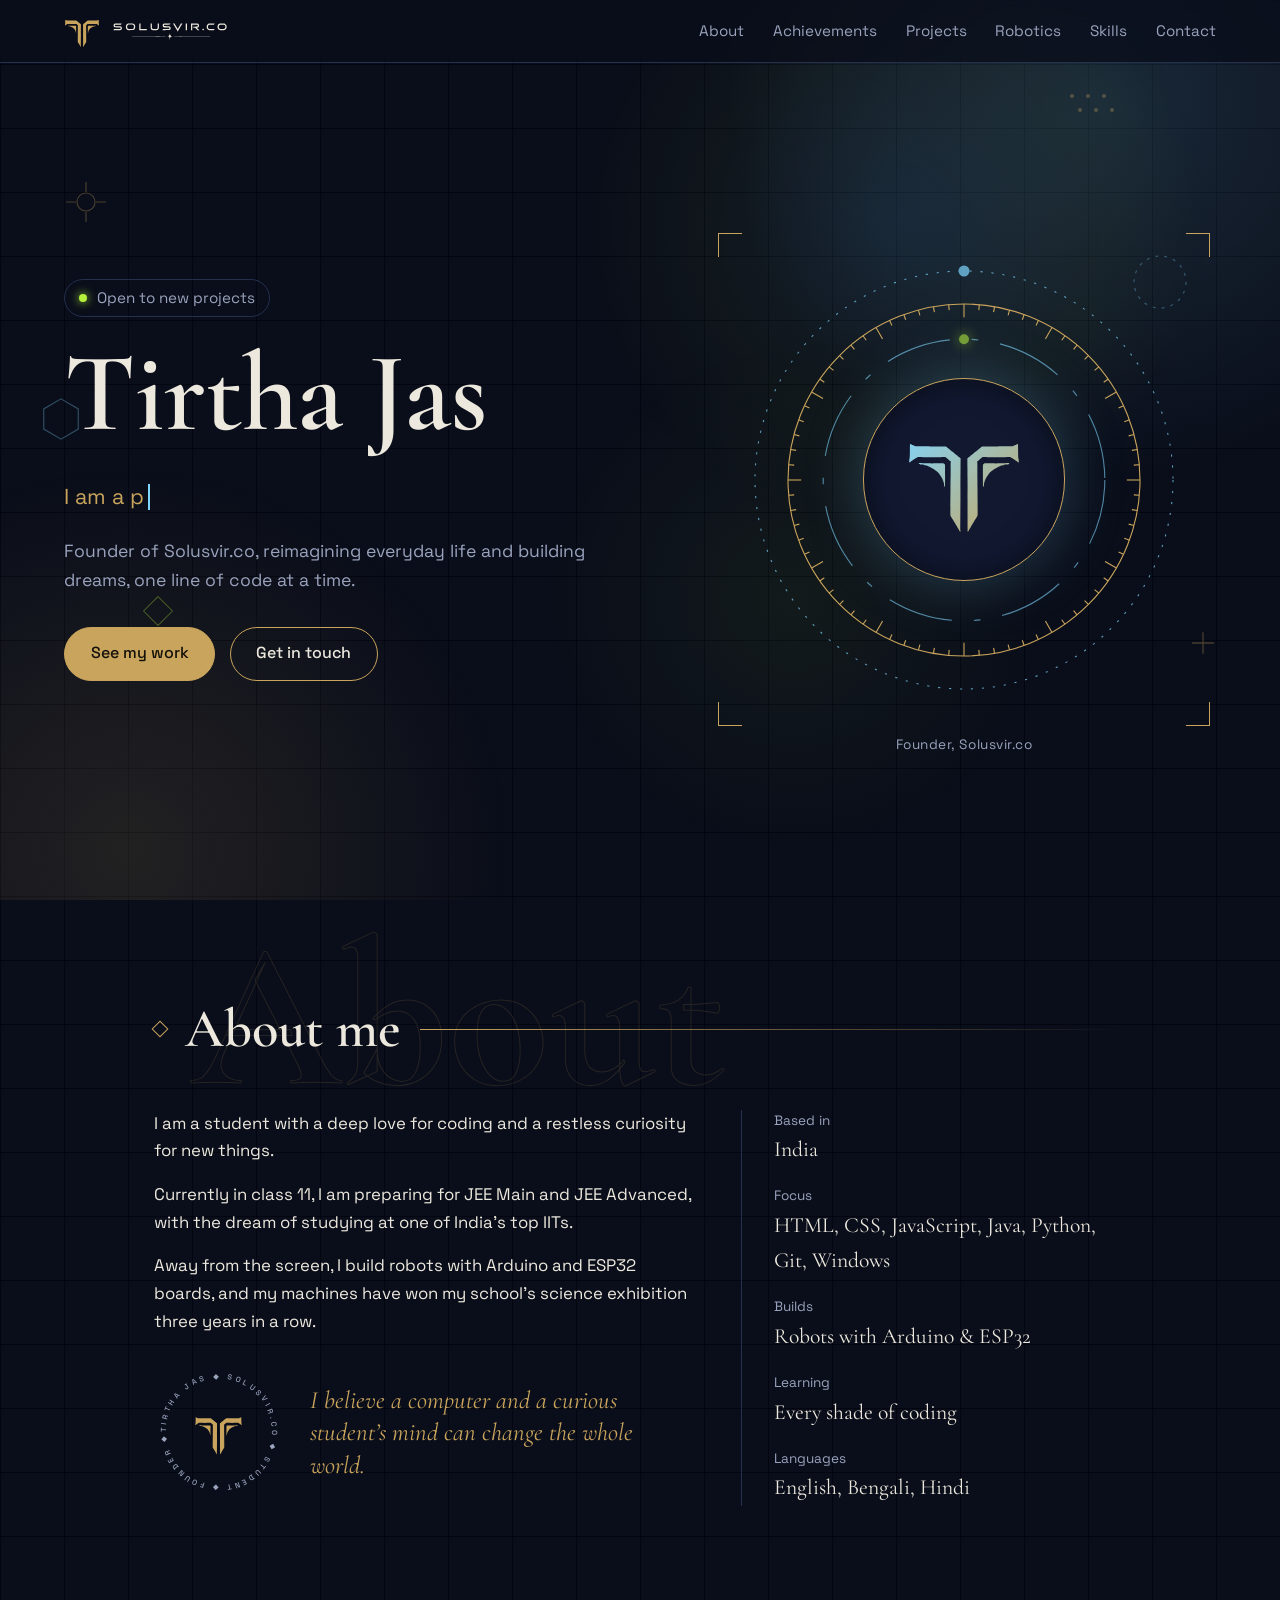
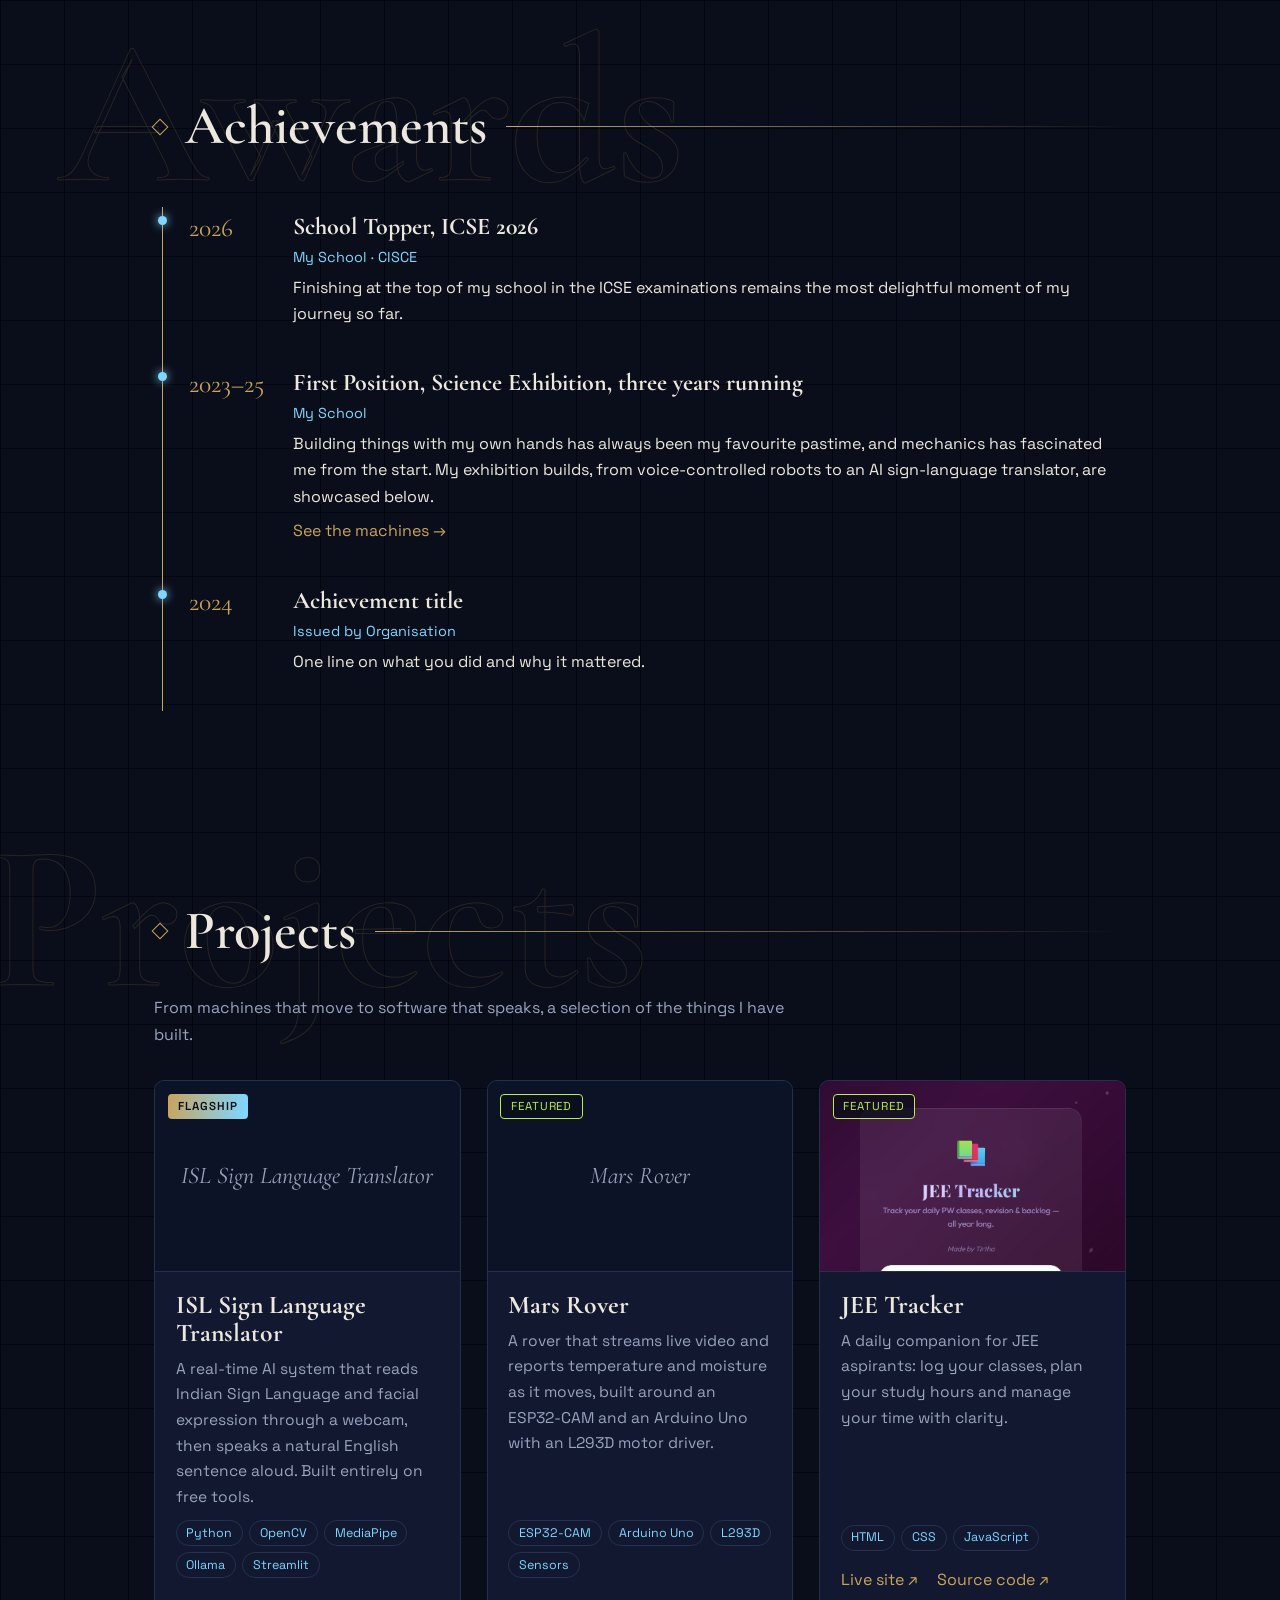
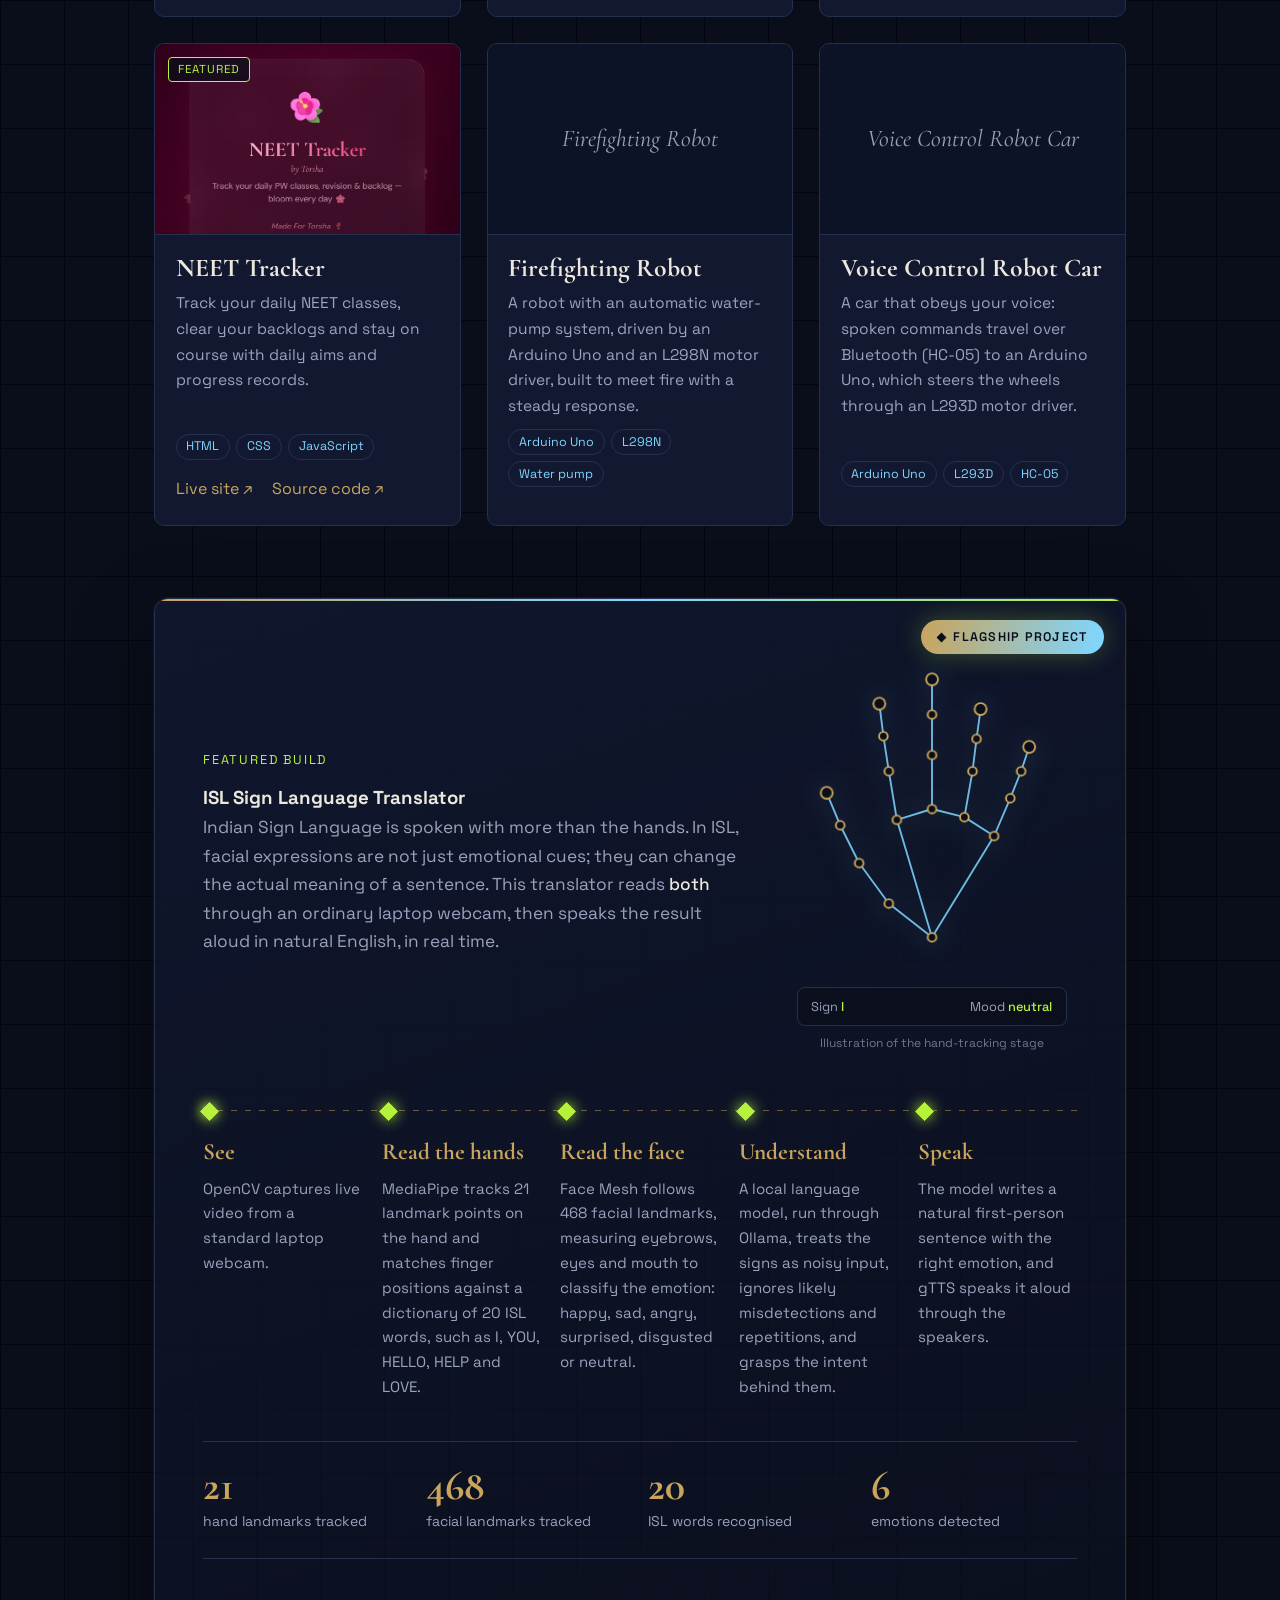
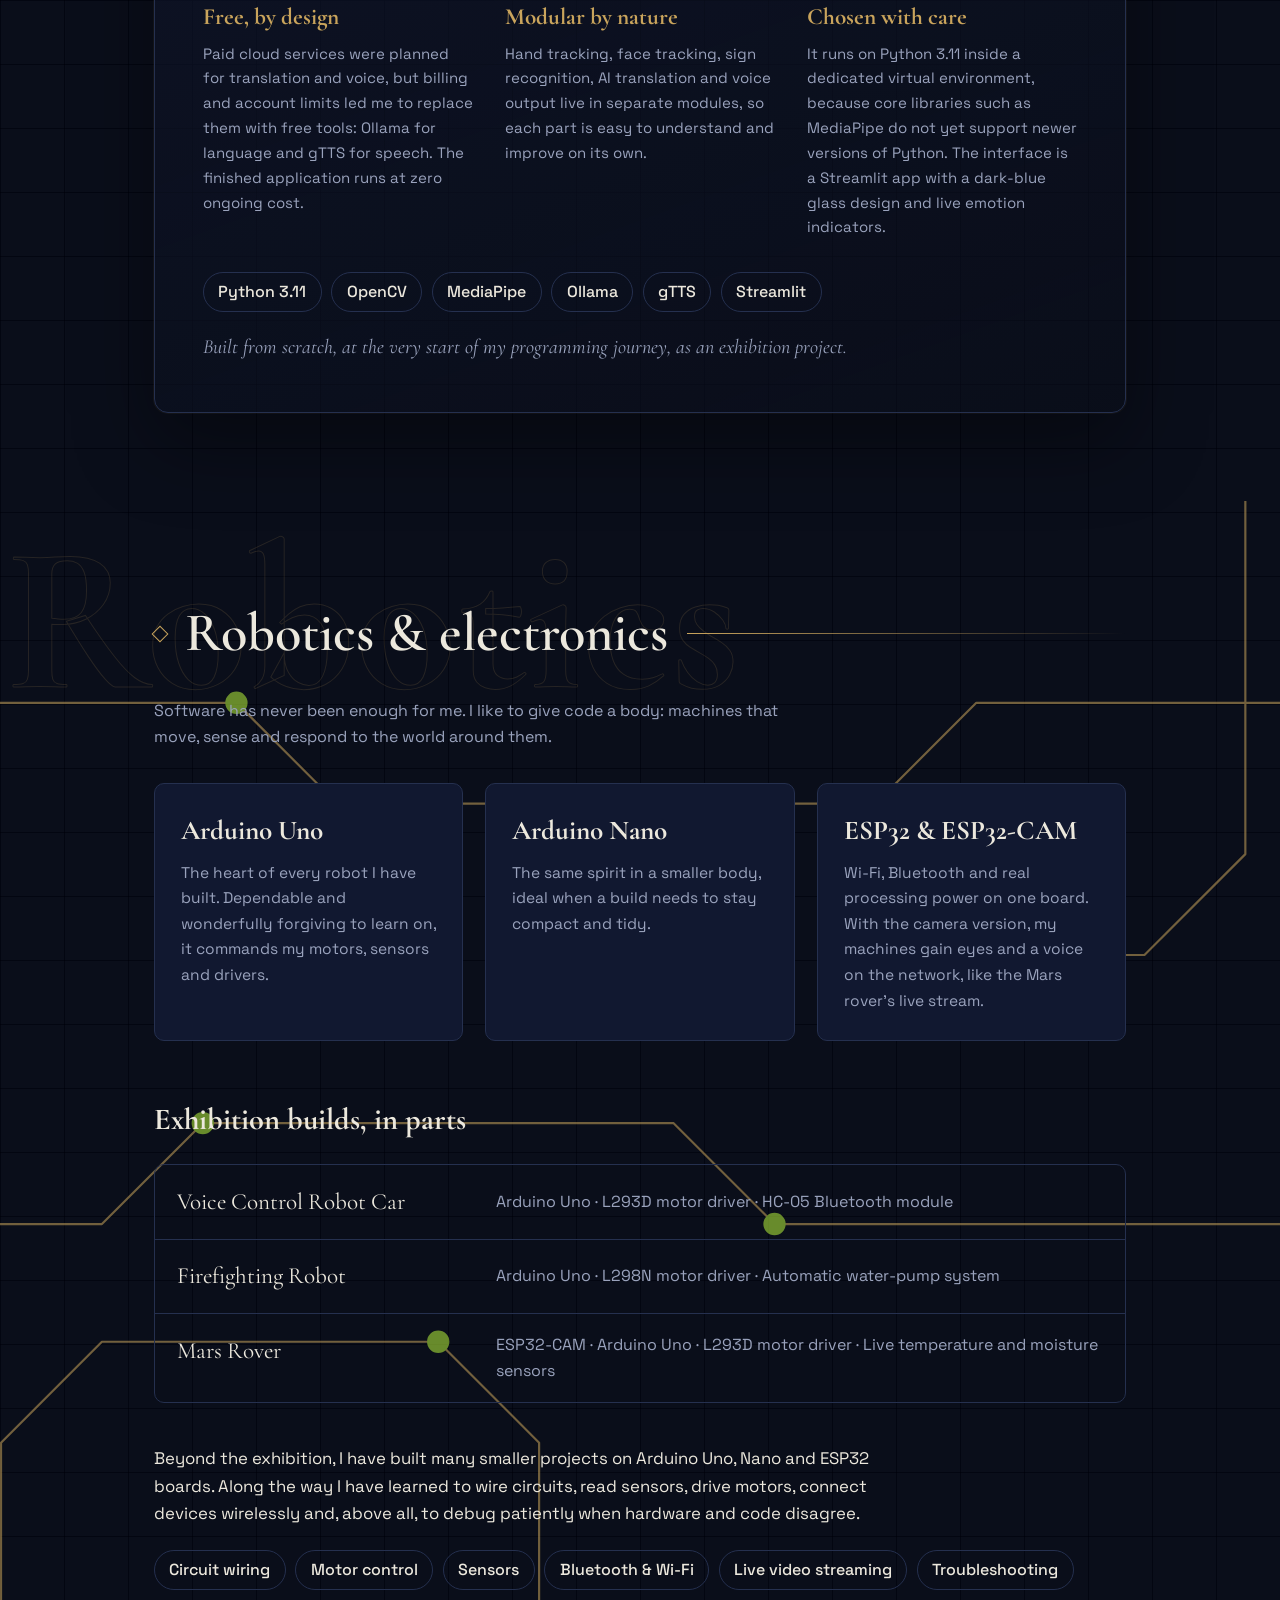
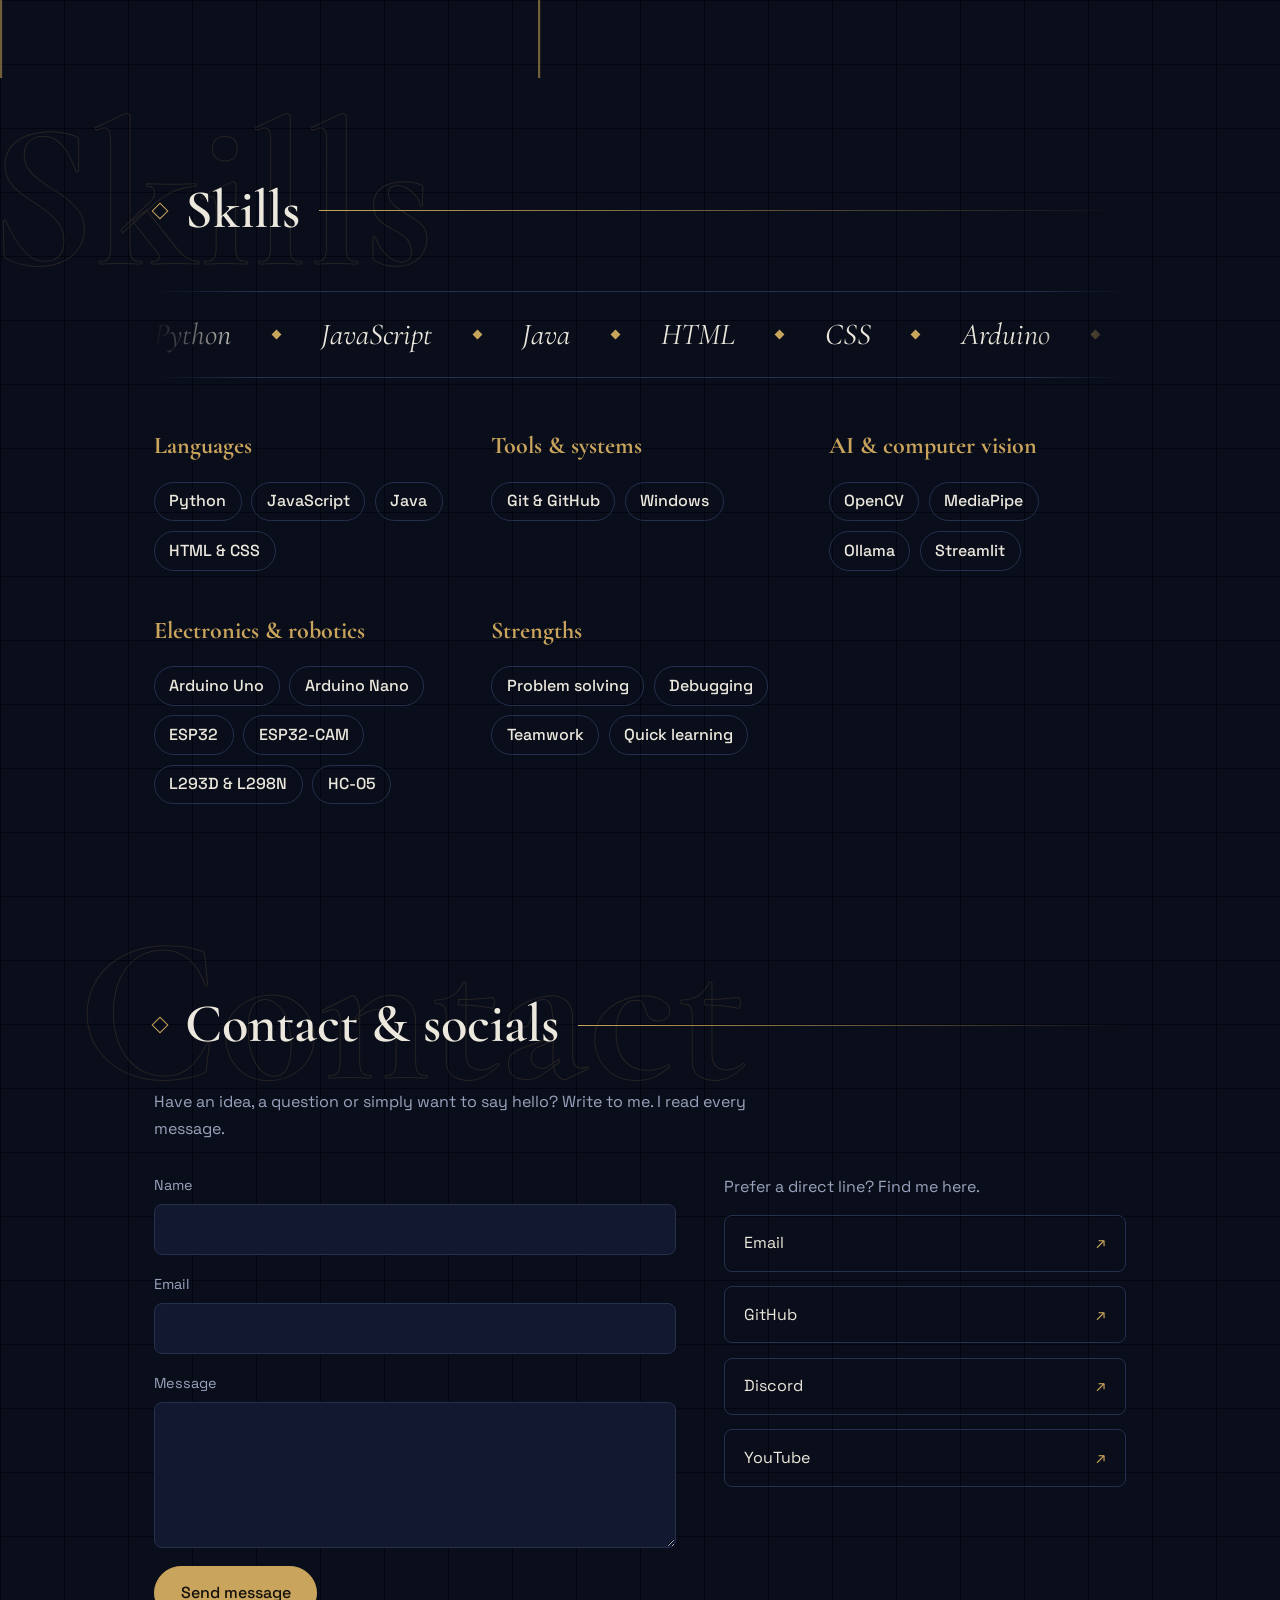
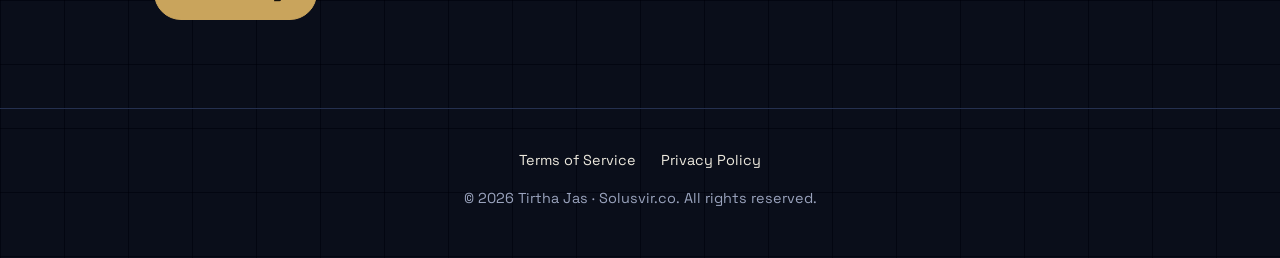
==== commit ac9fe726: "added motion graphics" ====
--- a/index.html
+++ b/index.html
@@ -58,6 +58,15 @@
 <div class="progress" aria-hidden="true"></div>
 <div class="aurora" aria-hidden="true"><i></i><i></i><i></i></div>
 <div class="spot" aria-hidden="true"></div>
+<!-- Decorative marks that sway and turn as you scroll. Purely visual: you can delete this whole block safely. -->
+<div class="deco" aria-hidden="true">
+  <svg class="gold" style="left:5%;top:20%" data-s="1.0" data-r=".04" viewBox="0 0 44 44"><circle cx="22" cy="22" r="9"/><path d="M22 2v10M22 32v10M2 22h10M32 22h10"/></svg>
+  <svg class="ice" style="right:7%;top:28%;width:60px" data-s="-1.2" data-r="-.03" viewBox="0 0 60 60"><circle cx="30" cy="30" r="26" stroke-dasharray="3 6"/></svg>
+  <svg class="lime" style="left:11%;top:66%;width:34px" data-s="1.4" data-r=".06" viewBox="0 0 40 40"><path d="M20 3 37 20 20 37 3 20Z"/></svg>
+  <svg class="gold" style="right:5%;top:70%;width:26px" data-s="-0.8" data-r=".05" viewBox="0 0 24 24"><path d="M12 2v20M2 12h20"/></svg>
+  <svg class="ice" style="left:3%;top:44%;width:46px" data-s="0.9" data-r="-.05" viewBox="0 0 48 48"><path d="M24 3 42 13.5v21L24 45 6 34.5v-21Z"/></svg>
+  <svg class="gold" style="right:12%;top:10%;width:60px" data-s="1.1" data-r=".02" viewBox="0 0 60 30"><g fill="currentColor" stroke="none"><circle cx="6" cy="6" r="2"/><circle cx="22" cy="6" r="2"/><circle cx="38" cy="6" r="2"/><circle cx="14" cy="20" r="2"/><circle cx="30" cy="20" r="2"/><circle cx="46" cy="20" r="2"/></g></svg>
+</div>
 
 <header class="nav">
   <a class="brand" href="#top" aria-label="SOLUSVIR.CO, back to top">
@@ -104,7 +113,7 @@
   </section>
 
   <!-- ================= ABOUT ================= -->
-  <section id="about" class="section">
+  <section id="about" class="section" data-ghost="About">
     <h2 class="reveal">About me</h2>
     <div class="about">
       <div class="prose reveal">
@@ -132,7 +141,7 @@
   </section>
 
   <!-- ================= ACHIEVEMENTS ================= -->
-  <section id="achievements" class="section">
+  <section id="achievements" class="section" data-ghost="Awards">
     <h2 class="reveal">Achievements</h2>
     <ol class="timeline">
       <li class="reveal"><time>2026</time><div><h3>School Topper, ICSE 2026</h3><p class="by">My School · CISCE</p><p>Finishing at the top of my school in the ICSE examinations remains the most delightful moment of my journey so far.</p></div></li>
@@ -142,17 +151,29 @@
     </ol>
   </section>
 
-  <!-- ================== PROJECTS (cards come from script.js) ================== -->
-  <section id="projects" class="section">
+  <!-- ================= PROJECTS (cards come from script.js) ================= -->
+  <section id="projects" class="section" data-ghost="Projects">
     <h2 class="reveal">Projects</h2>
     <p class="sub reveal">From machines that move to software that speaks, a selection of the things I have built.</p>
     <div class="grid" id="projectGrid"></div>
 
-    <!-- ================== FEATURED BUILD: ISL Sign Language Translator ================== -->
+    <!-- ================= FEATURED BUILD: ISL Sign Language Translator ================= -->
     <div class="feature reveal" id="signs">
-      <span class="eyebrow">Featured build</span>
-      <h3>ISL Sign Language Translator</h3>
-      <p class="intro">Indian Sign Language is spoken with more than the hands. In ISL, facial expressions are not just emotional cues; they can change the actual meaning of a sentence. This translator reads <strong>both</strong> through an ordinary laptop webcam, then speaks the result aloud in natural English, in real time.</p>
+      <!-- ✏️ EDIT: the gold shimmer tag. Change the words if you like (for example "My proudest build") -->
+      <span class="flag">Flagship project</span>
+      <div class="feature-top">
+        <div>
+          <span class="eyebrow">Featured build</span>
+          <h3>ISL Sign Language Translator</h3>
+          <p class="intro">Indian Sign Language is spoken with more than the hands. In ISL, facial expressions are not just emotional cues; they can change the actual meaning of a sentence. This translator reads <strong>both</strong> through an ordinary laptop webcam, then speaks the result aloud in natural English, in real time.</p>
+        </div>
+        <!-- Illustration: a hand with 21 tracked landmarks. The script draws it; the words below cycle as an example -->
+        <div class="handbox" aria-hidden="true">
+          <svg id="hand" viewBox="0 0 200 240"></svg>
+          <div class="readout"><span>Sign <b id="sign">HELLO</b></span><span>Mood <b id="mood">happy</b></span></div>
+          <p class="illus">Illustration of the hand-tracking stage</p>
+        </div>
+      </div>
 
       <ol class="pipe">
         <li class="reveal"><h4>See</h4><p>OpenCV captures live video from a standard laptop webcam.</p></li>
@@ -184,7 +205,17 @@
   </section>
 
   <!-- ================= ROBOTICS & ELECTRONICS ================= -->
-  <section id="robotics" class="section">
+  <section id="robotics" class="section" data-ghost="Robotics">
+    <!-- Circuit traces that draw themselves as you scroll. Purely visual: safe to delete -->
+    <svg class="circuit" viewBox="0 0 1000 700" preserveAspectRatio="xMidYMid slice" aria-hidden="true">
+      <g class="traces">
+        <path class="trace" pathLength="1" d="M0 120 H260 L320 180 H640 L700 120 H1000"/>
+        <path class="trace" pathLength="1" d="M0 430 H180 L240 370 H520 L580 430 H1000"/>
+        <path class="trace" pathLength="1" d="M120 700 V560 L180 500 H380 L440 560 V700"/>
+        <path class="trace" pathLength="1" d="M860 0 V210 L800 270 H700"/>
+      </g>
+      <g class="nodes"><circle cx="260" cy="120" r="6"/><circle cx="640" cy="180" r="6"/><circle cx="240" cy="370" r="6"/><circle cx="580" cy="430" r="6"/><circle cx="380" cy="500" r="6"/><circle cx="700" cy="270" r="6"/></g>
+    </svg>
     <h2 class="reveal">Robotics &amp; electronics</h2>
     <p class="sub reveal">Software has never been enough for me. I like to give code a body: machines that move, sense and respond to the world around them.</p>
 
@@ -208,7 +239,7 @@
   </section>
 
   <!-- ================= SKILLS ================= -->
-  <section id="skills" class="section">
+  <section id="skills" class="section" data-ghost="Skills">
     <h2 class="reveal">Skills</h2>
     <!-- ✏️ EDIT: the scrolling strip. Add or remove <span> items freely -->
     <div class="marquee reveal" aria-label="Technologies I use">
@@ -240,7 +271,7 @@
   </section>
 
   <!-- ================= CONTACT ================= -->
-  <section id="contact" class="section">
+  <section id="contact" class="section" data-ghost="Contact">
     <h2 class="reveal">Contact &amp; socials</h2>
     <p class="sub reveal">Have an idea, a question or simply want to say hello? Write to me. I read every message.</p>
     <div class="contact">
@@ -271,6 +302,8 @@
   <p>© <span id="year">2026</span> Tirtha Jas · Solusvir.co. All rights reserved.</p>
 </footer>
 
+<button class="totop" aria-label="Back to top"><svg viewBox="0 0 44 44" aria-hidden="true"><circle class="bg" cx="22" cy="22" r="19"/><circle class="fg" cx="22" cy="22" r="19" pathLength="1"/></svg><span aria-hidden="true">↑</span></button>
+
 <script src="script.js"></script>
 </body>
 </html>
--- a/style.css
+++ b/style.css
@@ -286,4 +286,97 @@
 }
 @media (prefers-reduced-motion: reduce) {
   .pipe::after { display: none; }
+}
+
+
+/* =========================================================
+   Scroll motion, flagship tag and extra artwork
+   ========================================================= */
+.section { position: relative; }
+
+/* Flagship tag: a shimmering gold-to-lime pill */
+.flag, .flag-badge { color: #0a0e1a; font-weight: 600; background: linear-gradient(100deg, var(--gold), var(--ice), var(--lime), var(--gold)); background-size: 300% 100%; animation: shimmer 7s linear infinite; }
+.flag { position: absolute; top: 1.3rem; right: 1.3rem; z-index: 2; display: inline-flex; align-items: center; gap: .55rem; padding: .42rem 1.05rem; border-radius: 999px; overflow: hidden; font-size: .78rem; letter-spacing: .1em; text-transform: uppercase; box-shadow: 0 0 26px rgba(182,242,60,.28); }
+.flag::before { content: ""; width: 7px; height: 7px; background: #0a0e1a; transform: rotate(45deg); }
+.flag::after { content: ""; position: absolute; inset: 0; background: linear-gradient(100deg, transparent 30%, rgba(255,255,255,.6) 50%, transparent 70%); transform: translateX(-120%); animation: shine 3.8s ease-in-out infinite; }
+.flag-badge { border-color: transparent; }
+@keyframes shimmer { to { background-position: 300% 0; } }
+@keyframes shine { 0%, 55% { transform: translateX(-120%); } 100% { transform: translateX(120%); } }
+.feature { box-shadow: 0 30px 80px rgba(0,0,0,.4), 0 0 0 1px rgba(201,164,92,.08); }
+.feature.in::after { content: ""; position: absolute; left: 0; right: 0; top: -120px; height: 120px; pointer-events: none; background: linear-gradient(180deg, transparent, rgba(182,242,60,.12), transparent); animation: scan 2.6s ease-out 1 forwards; }
+@keyframes scan { to { top: 100%; opacity: 0; } }
+.feature-top { display: grid; grid-template-columns: 1.5fr .8fr; gap: 2.4rem; align-items: center; }
+
+/* Hand-tracking illustration */
+.handbox { width: min(100%, 270px); justify-self: center; }
+#hand { display: block; width: 100%; height: auto; overflow: visible; filter: drop-shadow(0 0 14px rgba(127,214,255,.28)); }
+#hand line { stroke: var(--ice); stroke-width: 1.4; stroke-linecap: round; opacity: .85; }
+#hand circle { fill: var(--bg); stroke: var(--gold); stroke-width: 1.4; transform-box: fill-box; transform-origin: center; }
+.js #hand line { stroke-dasharray: var(--len); stroke-dashoffset: var(--len); }
+.js #hand circle { opacity: 0; }
+.js .feature.in #hand line { animation: draw 1.1s ease forwards; animation-delay: calc(var(--i) * 70ms + .3s); }
+.js .feature.in #hand circle { animation: node .5s ease forwards, glow 2.6s ease-in-out infinite; animation-delay: calc(var(--i) * 70ms + .5s), calc(var(--i) * 140ms + 2.2s); }
+@keyframes draw { to { stroke-dashoffset: 0; } }
+@keyframes node { from { opacity: 0; transform: scale(0); } to { opacity: 1; transform: scale(1); } }
+@keyframes glow { 50% { fill: var(--lime); stroke: var(--lime); } }
+.readout { display: flex; justify-content: space-between; gap: .6rem; margin-top: 1rem; padding: .5rem .85rem; font-size: .8rem; color: var(--muted); border: 1px solid var(--line); border-radius: 8px; background: rgba(10,14,26,.6); }
+.readout b { color: var(--lime); font-weight: 500; }
+.illus { margin-top: .5rem; text-align: center; font-size: .75rem; color: var(--muted); opacity: .7; }
+
+/* The pipeline lights up step by step */
+.js .feature.in .pipe li::before { animation: lightup .6s ease forwards; animation-delay: calc(var(--i, 0) * 420ms + 1.2s); }
+@keyframes lightup { to { background: var(--lime); border-color: var(--lime); box-shadow: 0 0 14px var(--lime); } }
+
+/* Big outlined words that slide behind each section as you scroll */
+.section[data-ghost]::before { content: attr(data-ghost); position: absolute; top: 1rem; left: 0; z-index: -1; pointer-events: none; white-space: nowrap; font-family: var(--serif); font-weight: 700; font-size: clamp(5rem, 17vw, 13rem); line-height: 1; color: transparent; -webkit-text-stroke: 1px rgba(201,164,92,.15); translate: calc((var(--p, .5) - .5) * -16vw) 0; }
+
+/* Achievements line fills as you read down */
+.timeline { position: relative; }
+.timeline::after { content: ""; position: absolute; left: -1px; top: 0; width: 2px; height: calc(var(--tp, 0) * 100%); background: linear-gradient(var(--gold), var(--lime)); box-shadow: 0 0 12px rgba(182,242,60,.5); }
+.timeline li.lit::before { background: var(--lime); box-shadow: 0 0 14px var(--lime); }
+
+/* Robotics circuit traces */
+.circuit { position: absolute; top: 0; bottom: 0; left: 50%; width: 100vw; margin-left: -50vw; height: 100%; z-index: -1; pointer-events: none; opacity: .55; }
+.circuit .trace { fill: none; stroke: var(--gold); stroke-width: 1.3; stroke-linecap: round; stroke-linejoin: round; stroke-dasharray: 1; }
+.js .circuit .trace { stroke-dashoffset: var(--d, 1); }
+.circuit .nodes circle { fill: var(--bg); stroke: var(--gold); stroke-width: 1.3; transition: fill .6s, stroke .6s; }
+.circuit.lit .nodes circle { fill: var(--lime); stroke: var(--lime); }
+
+/* Hero and background respond to scrolling (separate properties, so no clash with other animations) */
+.hero-text { translate: 0 calc(var(--hp, 0) * -50px); }
+.emblem { translate: 0 calc(var(--hp, 0) * 40px); }
+.ring.r1 { rotate: calc(var(--sy, 0) * .06deg); }
+.ring.r2 { rotate: calc(var(--sy, 0) * -.04deg); }
+.ring.r3 { rotate: calc(var(--sy, 0) * .1deg); }
+.core { scale: calc(1 - var(--hp, 0) * .08); }
+.aurora i:nth-child(1) { translate: 0 calc(var(--sy, 0) * -.05px); }
+.aurora i:nth-child(2) { translate: 0 calc(var(--sy, 0) * -.09px); }
+.aurora i:nth-child(3) { translate: 0 calc(var(--sy, 0) * .04px); }
+
+/* Floating marks */
+.deco { position: fixed; inset: 0; z-index: -1; pointer-events: none; overflow: hidden; }
+.deco svg { position: absolute; width: 44px; fill: none; stroke: currentColor; stroke-width: 1.2; opacity: .32; }
+.deco .gold { color: var(--gold); } .deco .ice { color: var(--ice); } .deco .lime { color: var(--lime); }
+
+/* Back-to-top button */
+.totop { position: fixed; right: 1.2rem; bottom: 1.2rem; z-index: 55; width: 48px; height: 48px; display: grid; place-items: center; border: 0; border-radius: 50%; background: rgba(10,14,26,.88); color: var(--text); cursor: pointer; opacity: 0; transform: translateY(12px); pointer-events: none; transition: opacity .3s, transform .3s, box-shadow .3s; }
+.totop.show { opacity: 1; transform: none; pointer-events: auto; }
+.totop:hover { box-shadow: 0 0 22px rgba(201,164,92,.4); }
+.totop svg { position: absolute; inset: 0; width: 100%; height: 100%; transform: rotate(-90deg); }
+.totop circle { fill: none; stroke-width: 2; }
+.totop .bg { stroke: var(--line); }
+.totop .fg { stroke: var(--gold); stroke-dasharray: 1; stroke-dashoffset: 1; stroke-linecap: round; }
+
+@media (max-width: 860px) {
+  .feature-top { grid-template-columns: 1fr; gap: 1.6rem; }
+  .flag { position: static; align-self: flex-start; margin-bottom: 1rem; width: fit-content; }
+  .feature { display: flex; flex-direction: column; }
+  .deco svg { opacity: .2; }
+  .section[data-ghost]::before { top: 2rem; }
+}
+@media (prefers-reduced-motion: reduce) {
+  .js #hand line { stroke-dasharray: none; stroke-dashoffset: 0; }
+  .js #hand circle { opacity: 1; }
+  .js .circuit .trace { stroke-dashoffset: 0; }
+  .feature.in::after, .flag::after, .deco { display: none; }
 }
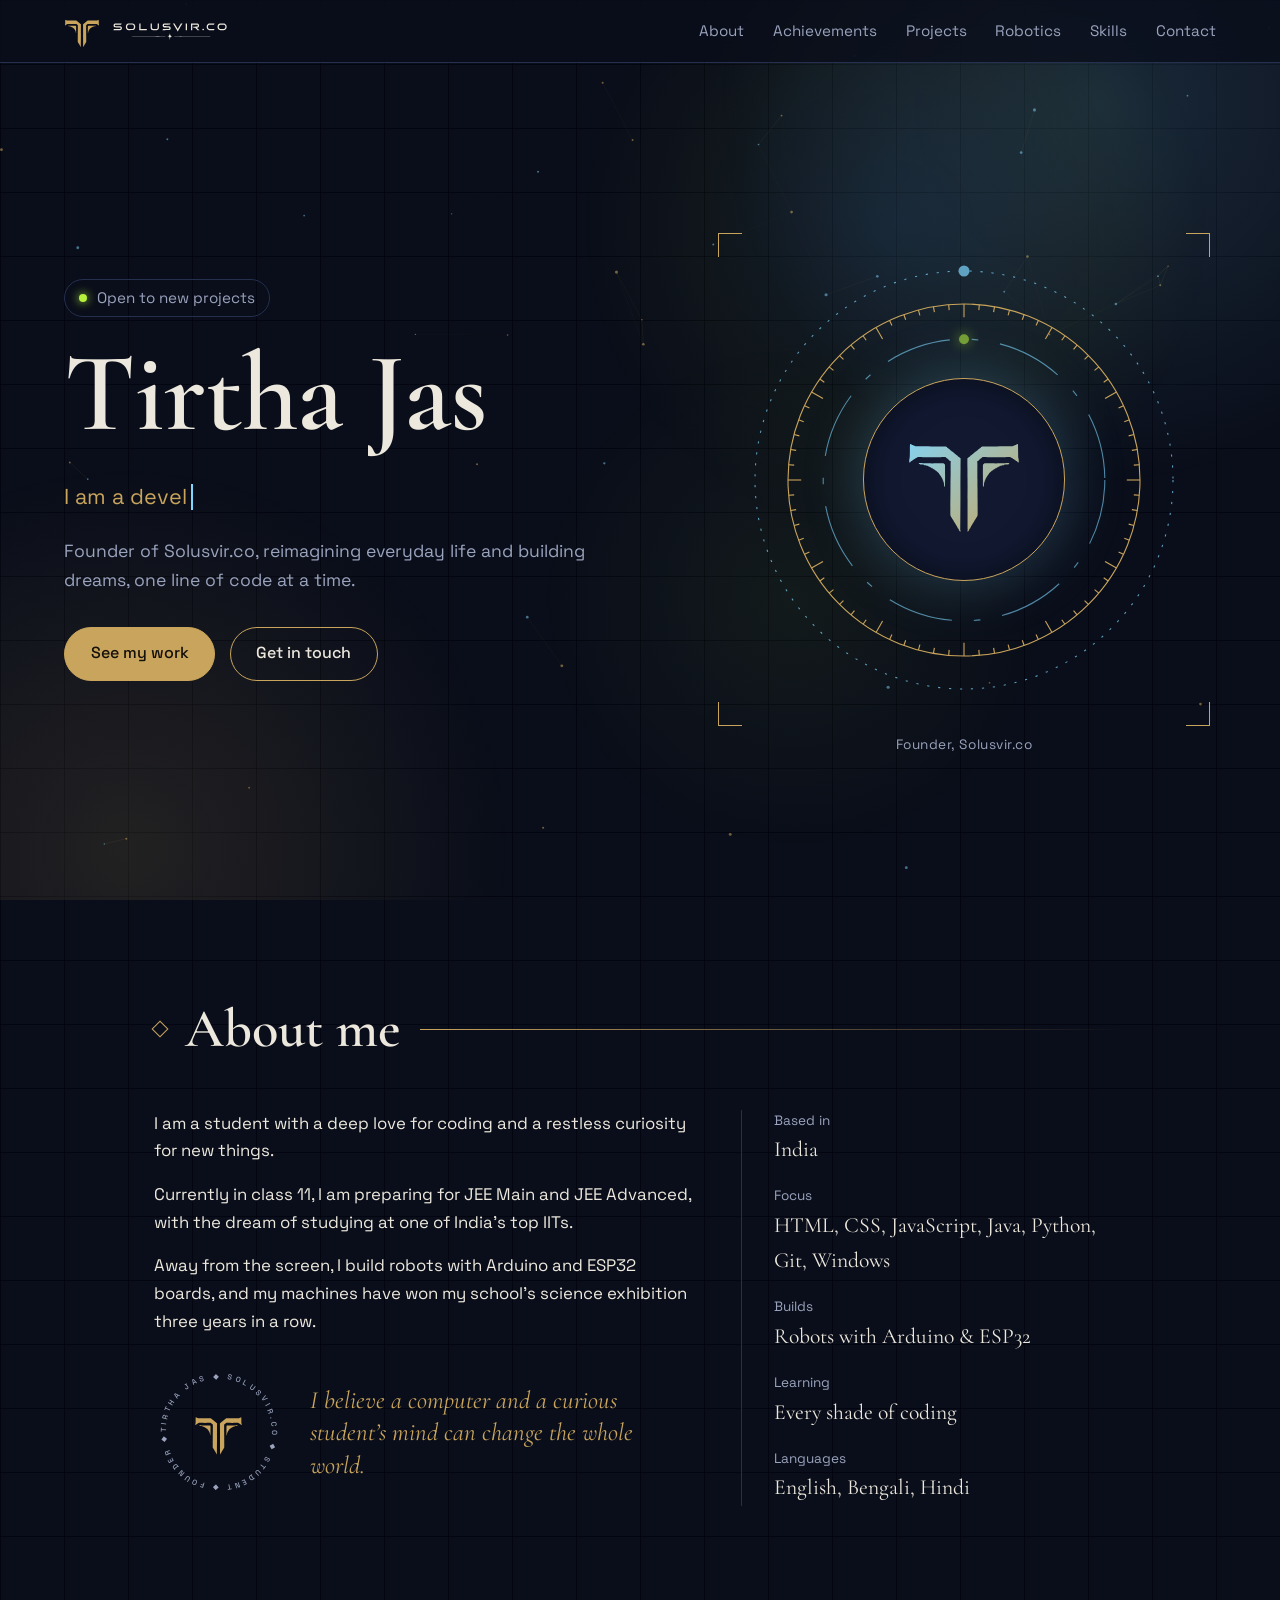
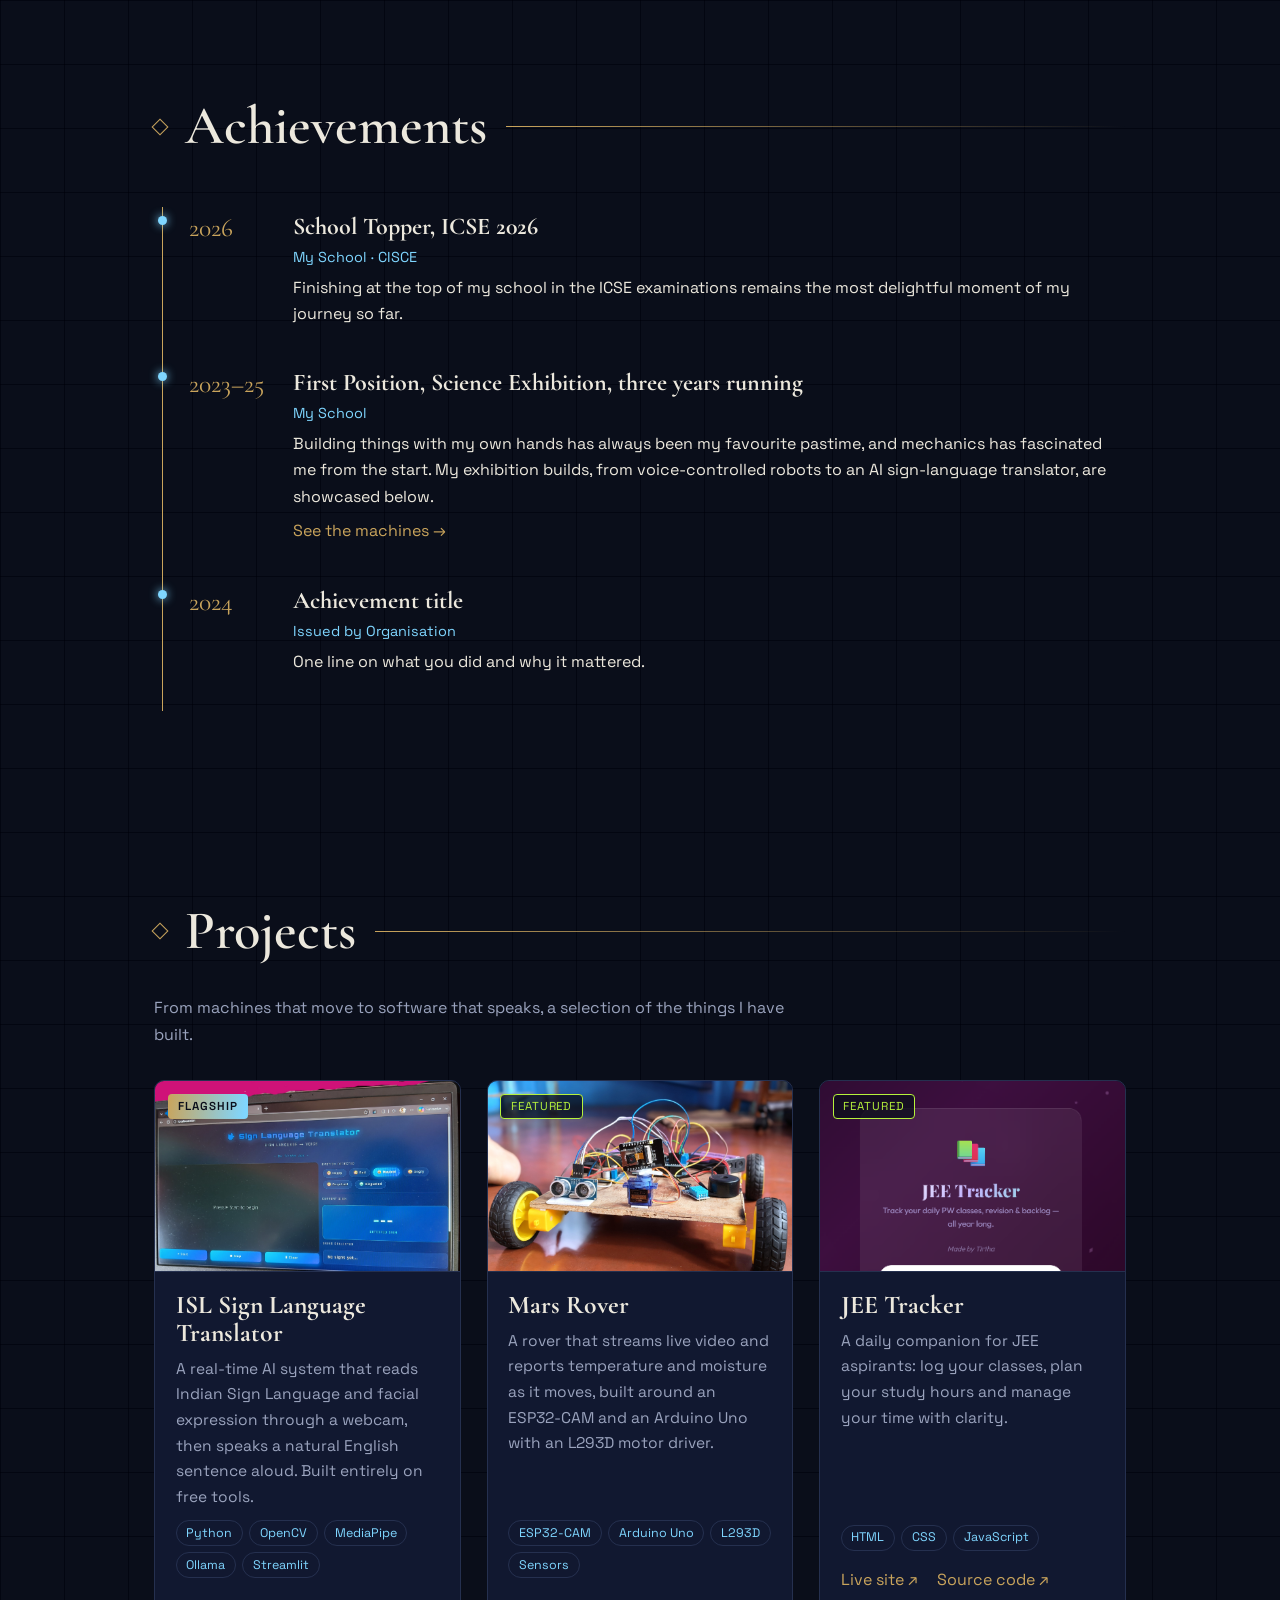
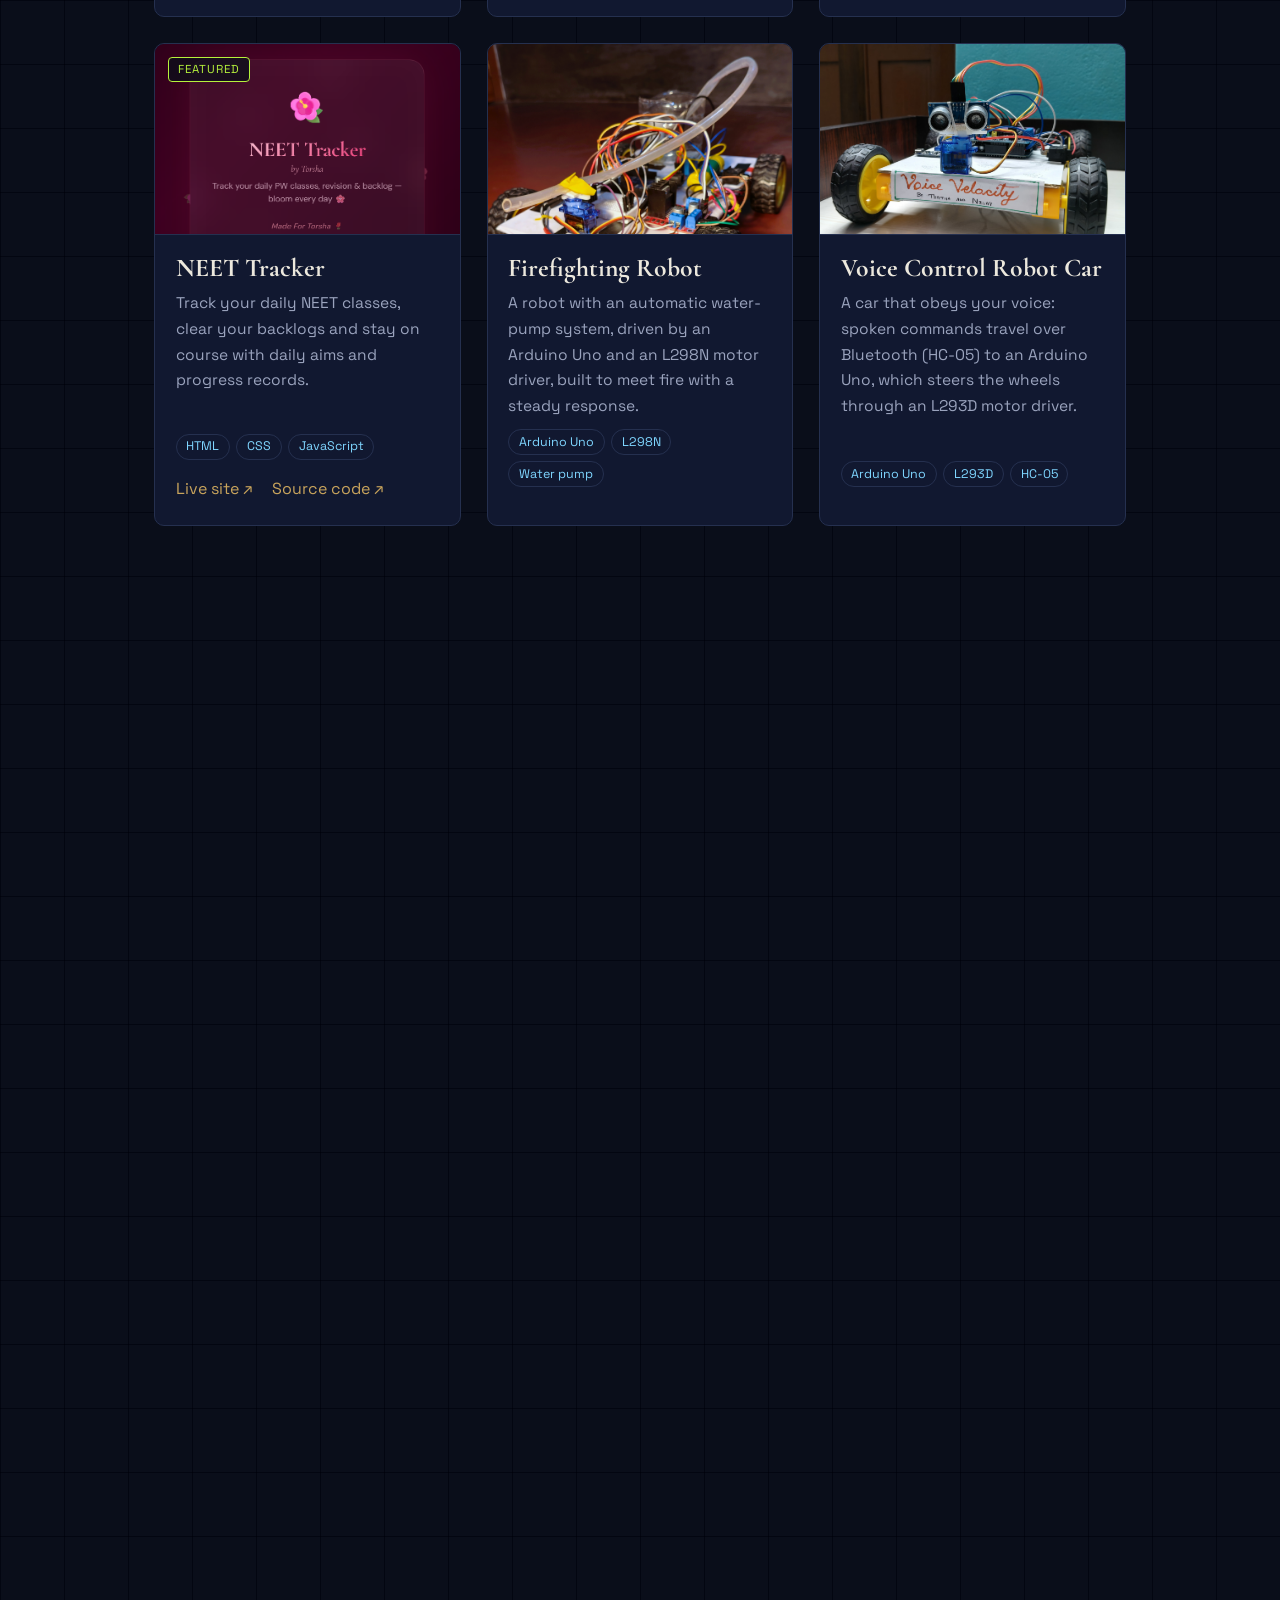
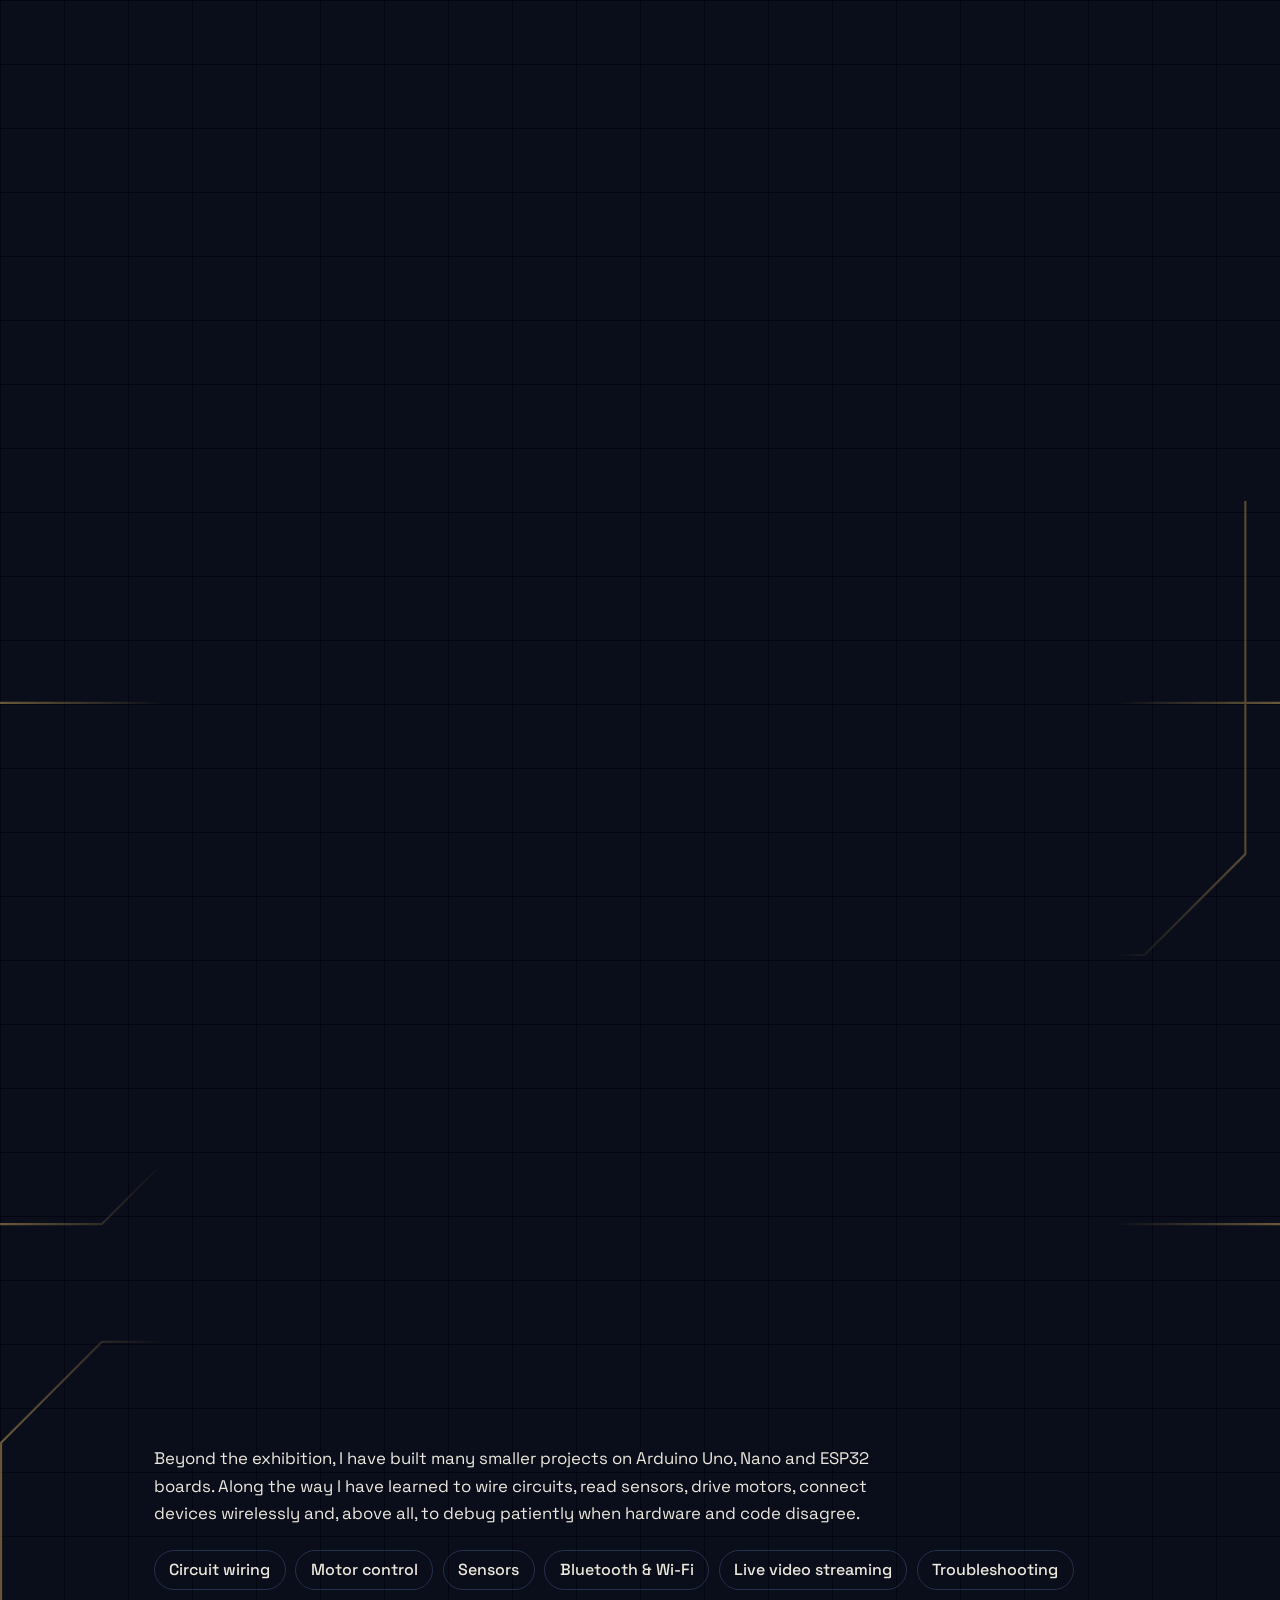
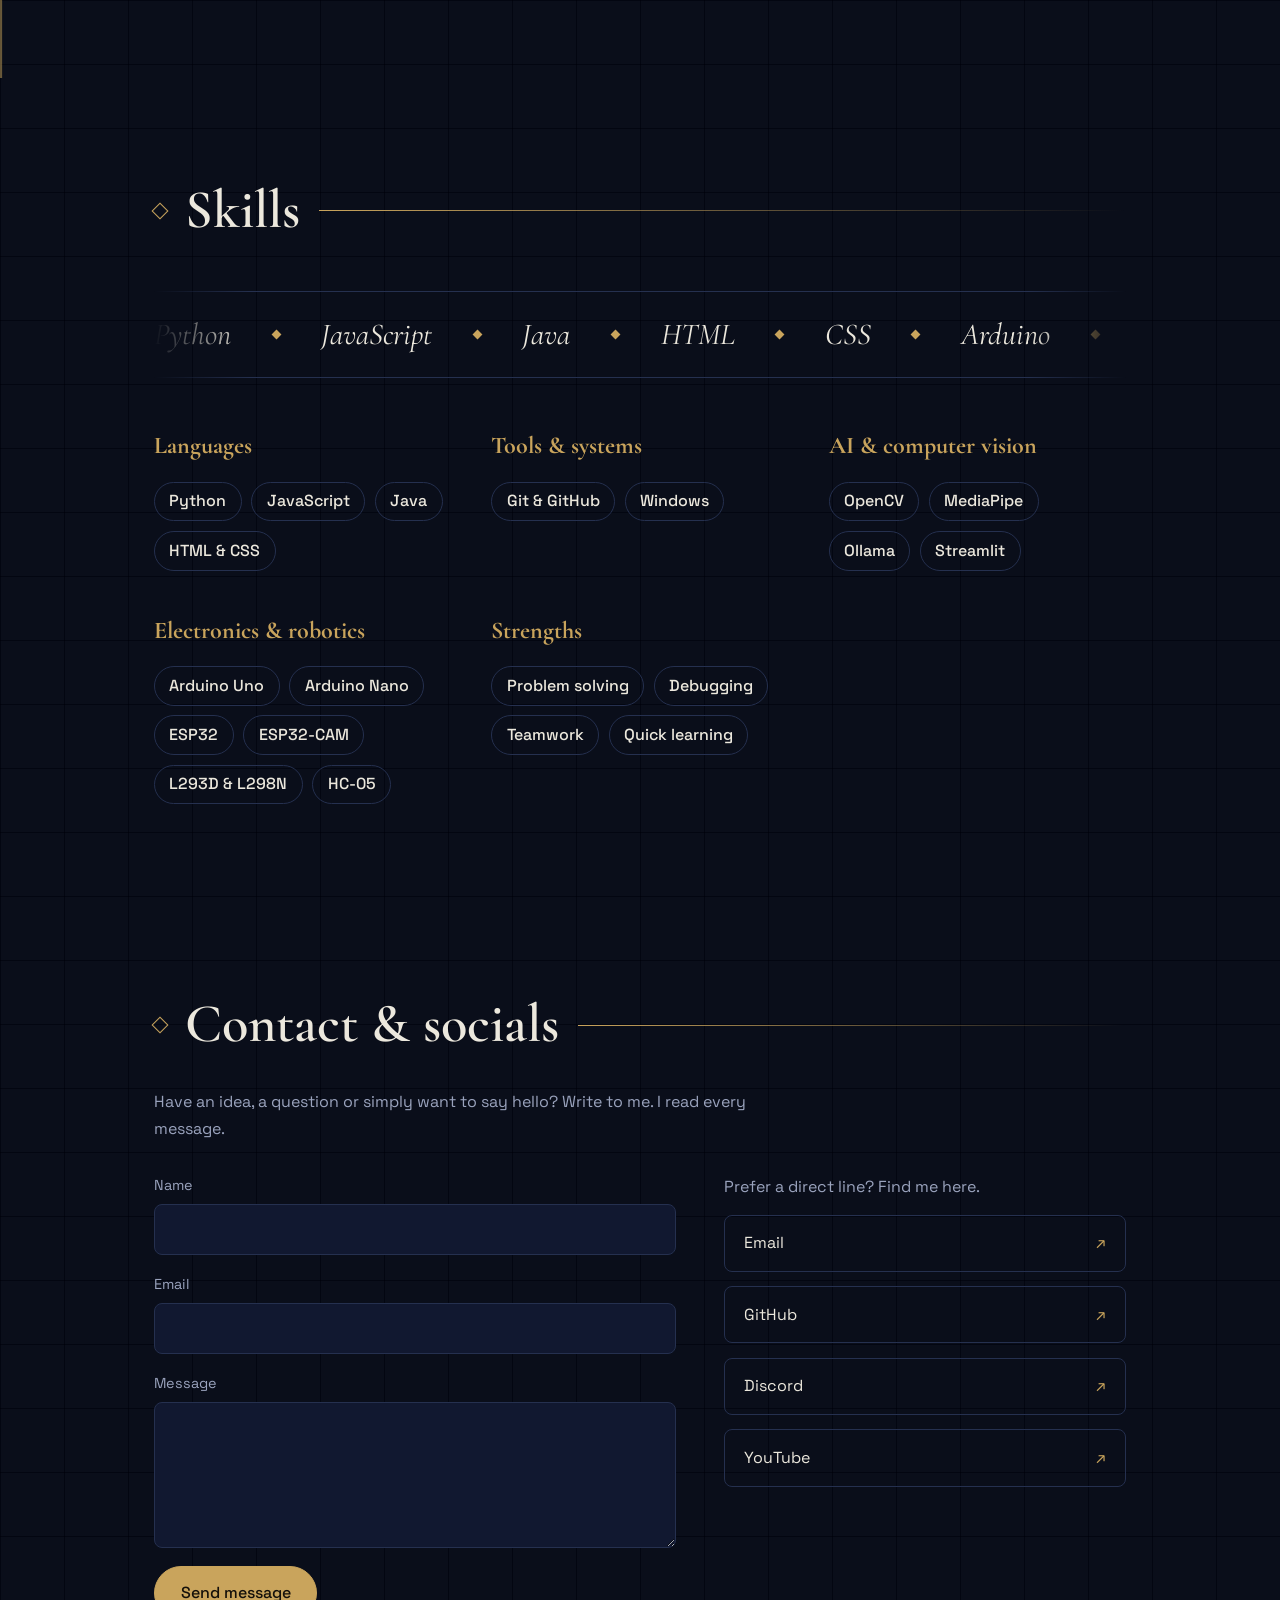
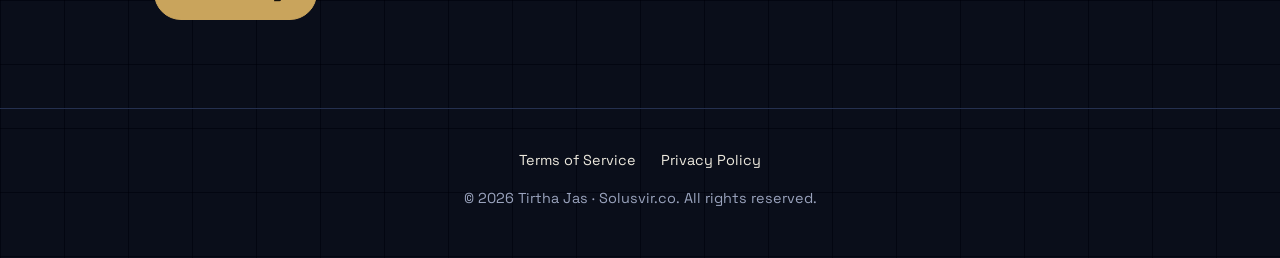
==== commit 34a5504e: "changed the motion graphics" ====
--- a/index.html
+++ b/index.html
@@ -49,6 +49,8 @@
   <link rel="preconnect" href="https://fonts.gstatic.com" crossorigin>
   <link href="https://fonts.googleapis.com/css2?family=Cormorant+Garamond:ital,wght@0,500;0,600;0,700;1,500&family=Space+Grotesk:wght@400;500;600&display=swap" rel="stylesheet">
   <link rel="stylesheet" href="style.css">
+  <!-- The extra animations. Keep this line right after style.css -->
+  <link rel="stylesheet" href="animations.css">
   <!-- Lets the CSS know JavaScript is running (so animations never hide content by mistake). Keep this line. -->
   <script>document.documentElement.classList.add("js")</script>
 </head>
@@ -58,15 +60,6 @@
 <div class="progress" aria-hidden="true"></div>
 <div class="aurora" aria-hidden="true"><i></i><i></i><i></i></div>
 <div class="spot" aria-hidden="true"></div>
-<!-- Decorative marks that sway and turn as you scroll. Purely visual: you can delete this whole block safely. -->
-<div class="deco" aria-hidden="true">
-  <svg class="gold" style="left:5%;top:20%" data-s="1.0" data-r=".04" viewBox="0 0 44 44"><circle cx="22" cy="22" r="9"/><path d="M22 2v10M22 32v10M2 22h10M32 22h10"/></svg>
-  <svg class="ice" style="right:7%;top:28%;width:60px" data-s="-1.2" data-r="-.03" viewBox="0 0 60 60"><circle cx="30" cy="30" r="26" stroke-dasharray="3 6"/></svg>
-  <svg class="lime" style="left:11%;top:66%;width:34px" data-s="1.4" data-r=".06" viewBox="0 0 40 40"><path d="M20 3 37 20 20 37 3 20Z"/></svg>
-  <svg class="gold" style="right:5%;top:70%;width:26px" data-s="-0.8" data-r=".05" viewBox="0 0 24 24"><path d="M12 2v20M2 12h20"/></svg>
-  <svg class="ice" style="left:3%;top:44%;width:46px" data-s="0.9" data-r="-.05" viewBox="0 0 48 48"><path d="M24 3 42 13.5v21L24 45 6 34.5v-21Z"/></svg>
-  <svg class="gold" style="right:12%;top:10%;width:60px" data-s="1.1" data-r=".02" viewBox="0 0 60 30"><g fill="currentColor" stroke="none"><circle cx="6" cy="6" r="2"/><circle cx="22" cy="6" r="2"/><circle cx="38" cy="6" r="2"/><circle cx="14" cy="20" r="2"/><circle cx="30" cy="20" r="2"/><circle cx="46" cy="20" r="2"/></g></svg>
-</div>
 
 <header class="nav">
   <a class="brand" href="#top" aria-label="SOLUSVIR.CO, back to top">
@@ -113,7 +106,7 @@
   </section>
 
   <!-- ================= ABOUT ================= -->
-  <section id="about" class="section" data-ghost="About">
+  <section id="about" class="section">
     <h2 class="reveal">About me</h2>
     <div class="about">
       <div class="prose reveal">
@@ -141,7 +134,7 @@
   </section>
 
   <!-- ================= ACHIEVEMENTS ================= -->
-  <section id="achievements" class="section" data-ghost="Awards">
+  <section id="achievements" class="section">
     <h2 class="reveal">Achievements</h2>
     <ol class="timeline">
       <li class="reveal"><time>2026</time><div><h3>School Topper, ICSE 2026</h3><p class="by">My School · CISCE</p><p>Finishing at the top of my school in the ICSE examinations remains the most delightful moment of my journey so far.</p></div></li>
@@ -152,7 +145,7 @@
   </section>
 
   <!-- ================= PROJECTS (cards come from script.js) ================= -->
-  <section id="projects" class="section" data-ghost="Projects">
+  <section id="projects" class="section">
     <h2 class="reveal">Projects</h2>
     <p class="sub reveal">From machines that move to software that speaks, a selection of the things I have built.</p>
     <div class="grid" id="projectGrid"></div>
@@ -205,7 +198,7 @@
   </section>
 
   <!-- ================= ROBOTICS & ELECTRONICS ================= -->
-  <section id="robotics" class="section" data-ghost="Robotics">
+  <section id="robotics" class="section">
     <!-- Circuit traces that draw themselves as you scroll. Purely visual: safe to delete -->
     <svg class="circuit" viewBox="0 0 1000 700" preserveAspectRatio="xMidYMid slice" aria-hidden="true">
       <g class="traces">
@@ -239,7 +232,7 @@
   </section>
 
   <!-- ================= SKILLS ================= -->
-  <section id="skills" class="section" data-ghost="Skills">
+  <section id="skills" class="section">
     <h2 class="reveal">Skills</h2>
     <!-- ✏️ EDIT: the scrolling strip. Add or remove <span> items freely -->
     <div class="marquee reveal" aria-label="Technologies I use">
@@ -271,7 +264,7 @@
   </section>
 
   <!-- ================= CONTACT ================= -->
-  <section id="contact" class="section" data-ghost="Contact">
+  <section id="contact" class="section">
     <h2 class="reveal">Contact &amp; socials</h2>
     <p class="sub reveal">Have an idea, a question or simply want to say hello? Write to me. I read every message.</p>
     <div class="contact">
@@ -305,5 +298,7 @@
 <button class="totop" aria-label="Back to top"><svg viewBox="0 0 44 44" aria-hidden="true"><circle class="bg" cx="22" cy="22" r="19"/><circle class="fg" cx="22" cy="22" r="19" pathLength="1"/></svg><span aria-hidden="true">↑</span></button>
 
 <script src="script.js"></script>
+<!-- The extra animations. Keep this line right after script.js -->
+<script src="animations.js"></script>
 </body>
 </html>
--- a/style.css
+++ b/style.css
@@ -327,9 +327,6 @@
 .js .feature.in .pipe li::before { animation: lightup .6s ease forwards; animation-delay: calc(var(--i, 0) * 420ms + 1.2s); }
 @keyframes lightup { to { background: var(--lime); border-color: var(--lime); box-shadow: 0 0 14px var(--lime); } }
 
-/* Big outlined words that slide behind each section as you scroll */
-.section[data-ghost]::before { content: attr(data-ghost); position: absolute; top: 1rem; left: 0; z-index: -1; pointer-events: none; white-space: nowrap; font-family: var(--serif); font-weight: 700; font-size: clamp(5rem, 17vw, 13rem); line-height: 1; color: transparent; -webkit-text-stroke: 1px rgba(201,164,92,.15); translate: calc((var(--p, .5) - .5) * -16vw) 0; }
-
 /* Achievements line fills as you read down */
 .timeline { position: relative; }
 .timeline::after { content: ""; position: absolute; left: -1px; top: 0; width: 2px; height: calc(var(--tp, 0) * 100%); background: linear-gradient(var(--gold), var(--lime)); box-shadow: 0 0 12px rgba(182,242,60,.5); }
@@ -353,11 +350,6 @@
 .aurora i:nth-child(2) { translate: 0 calc(var(--sy, 0) * -.09px); }
 .aurora i:nth-child(3) { translate: 0 calc(var(--sy, 0) * .04px); }
 
-/* Floating marks */
-.deco { position: fixed; inset: 0; z-index: -1; pointer-events: none; overflow: hidden; }
-.deco svg { position: absolute; width: 44px; fill: none; stroke: currentColor; stroke-width: 1.2; opacity: .32; }
-.deco .gold { color: var(--gold); } .deco .ice { color: var(--ice); } .deco .lime { color: var(--lime); }
-
 /* Back-to-top button */
 .totop { position: fixed; right: 1.2rem; bottom: 1.2rem; z-index: 55; width: 48px; height: 48px; display: grid; place-items: center; border: 0; border-radius: 50%; background: rgba(10,14,26,.88); color: var(--text); cursor: pointer; opacity: 0; transform: translateY(12px); pointer-events: none; transition: opacity .3s, transform .3s, box-shadow .3s; }
 .totop.show { opacity: 1; transform: none; pointer-events: auto; }
@@ -371,12 +363,10 @@
   .feature-top { grid-template-columns: 1fr; gap: 1.6rem; }
   .flag { position: static; align-self: flex-start; margin-bottom: 1rem; width: fit-content; }
   .feature { display: flex; flex-direction: column; }
-  .deco svg { opacity: .2; }
-  .section[data-ghost]::before { top: 2rem; }
 }
 @media (prefers-reduced-motion: reduce) {
   .js #hand line { stroke-dasharray: none; stroke-dashoffset: 0; }
   .js #hand circle { opacity: 1; }
   .js .circuit .trace { stroke-dashoffset: 0; }
-  .feature.in::after, .flag::after, .deco { display: none; }
+  .feature.in::after, .flag::after { display: none; }
 }
--- a/animations.css
+++ b/animations.css
@@ -0,0 +1,65 @@
+/* =========================================================
+   animations.css : the extra animations, loaded AFTER style.css
+   To switch all of them off, delete the animations.css and
+   animations.js lines in index.html.
+   ========================================================= */
+
+
+/* 1) Circuit traces: no more lines through the words.
+      They now live only at the far left and right edges, fading to nothing
+      toward the centre where the text sits. Hidden on smaller screens. */
+.circuit {
+  opacity: .5;
+  -webkit-mask-image: linear-gradient(90deg, #000 0, transparent 13%, transparent 87%, #000 100%);
+          mask-image: linear-gradient(90deg, #000 0, transparent 13%, transparent 87%, #000 100%);
+}
+@media (max-width: 1100px) { .circuit { display: none; } }
+
+/* Exhibition builds: a solid panel, so nothing can ever run behind the words */
+.builds { position: relative; background: rgba(17, 24, 48, .92); }
+.builds div { position: relative; }
+.builds div::before {
+  content: ""; position: absolute; left: 0; top: 0; bottom: 0; width: 2px;
+  background: linear-gradient(var(--gold), var(--lime));
+  transform: scaleY(0); transform-origin: top; transition: transform .45s cubic-bezier(.2, .7, .2, 1);
+}
+.builds div:hover::before { transform: scaleY(1); }
+.builds dt { transition: color .3s, padding-left .35s cubic-bezier(.2, .7, .2, 1); }
+.builds div:hover dt { color: var(--gold); padding-left: .5rem; }
+
+/* 2) Constellation: a few fine points that drift and link up, brighter near the cursor */
+.stars { position: fixed; inset: 0; width: 100%; height: 100%; z-index: -1; pointer-events: none; }
+
+/* 3) Hero emblem leans gently toward the cursor (depth) */
+.core { translate: calc(var(--ex, 0) * 10px) calc(var(--ey, 0) * 10px); transition: translate .5s ease-out; }
+.brk  { translate: calc(var(--ex, 0) * -7px) calc(var(--ey, 0) * -7px); transition: translate .6s ease-out; }
+
+/* 4) Heading diamonds turn into place as each title appears */
+.js h2::before { opacity: 0; }
+.js h2.in::before { opacity: 1; animation: diamond .9s cubic-bezier(.2, .8, .2, 1) both; }
+@keyframes diamond { from { rotate: -180deg; scale: 0; } to { rotate: 0deg; scale: 1; } }
+
+/* 5) Project images catch a slow band of light on hover */
+.card .shot { position: relative; }
+.card .shot::after {
+  content: ""; position: absolute; inset: 0; pointer-events: none;
+  background: linear-gradient(105deg, transparent 38%, rgba(236, 232, 221, .13) 50%, transparent 62%);
+  transform: translateX(-130%); transition: transform 1s cubic-bezier(.2, .7, .2, 1);
+}
+.card:hover .shot::after { transform: translateX(130%); }
+
+/* 6) A fine gold ring follows the cursor (mouse devices only) */
+.cring {
+  position: fixed; left: 0; top: 0; z-index: 70; pointer-events: none;
+  width: 34px; height: 34px; margin: -17px 0 0 -17px;
+  border: 1px solid rgba(201, 164, 92, .75); border-radius: 50%; opacity: 0;
+  transition: opacity .3s, width .25s, height .25s, margin .25s, border-color .25s, background .25s;
+}
+.cring.on { opacity: 1; }
+.cring.big { width: 58px; height: 58px; margin: -29px 0 0 -29px; border-color: var(--lime); background: rgba(182, 242, 60, .05); }
+
+@media (prefers-reduced-motion: reduce) {
+  .stars, .cring { display: none; }
+  .js h2::before { opacity: 1; }
+  .core, .brk { translate: none; }
+}
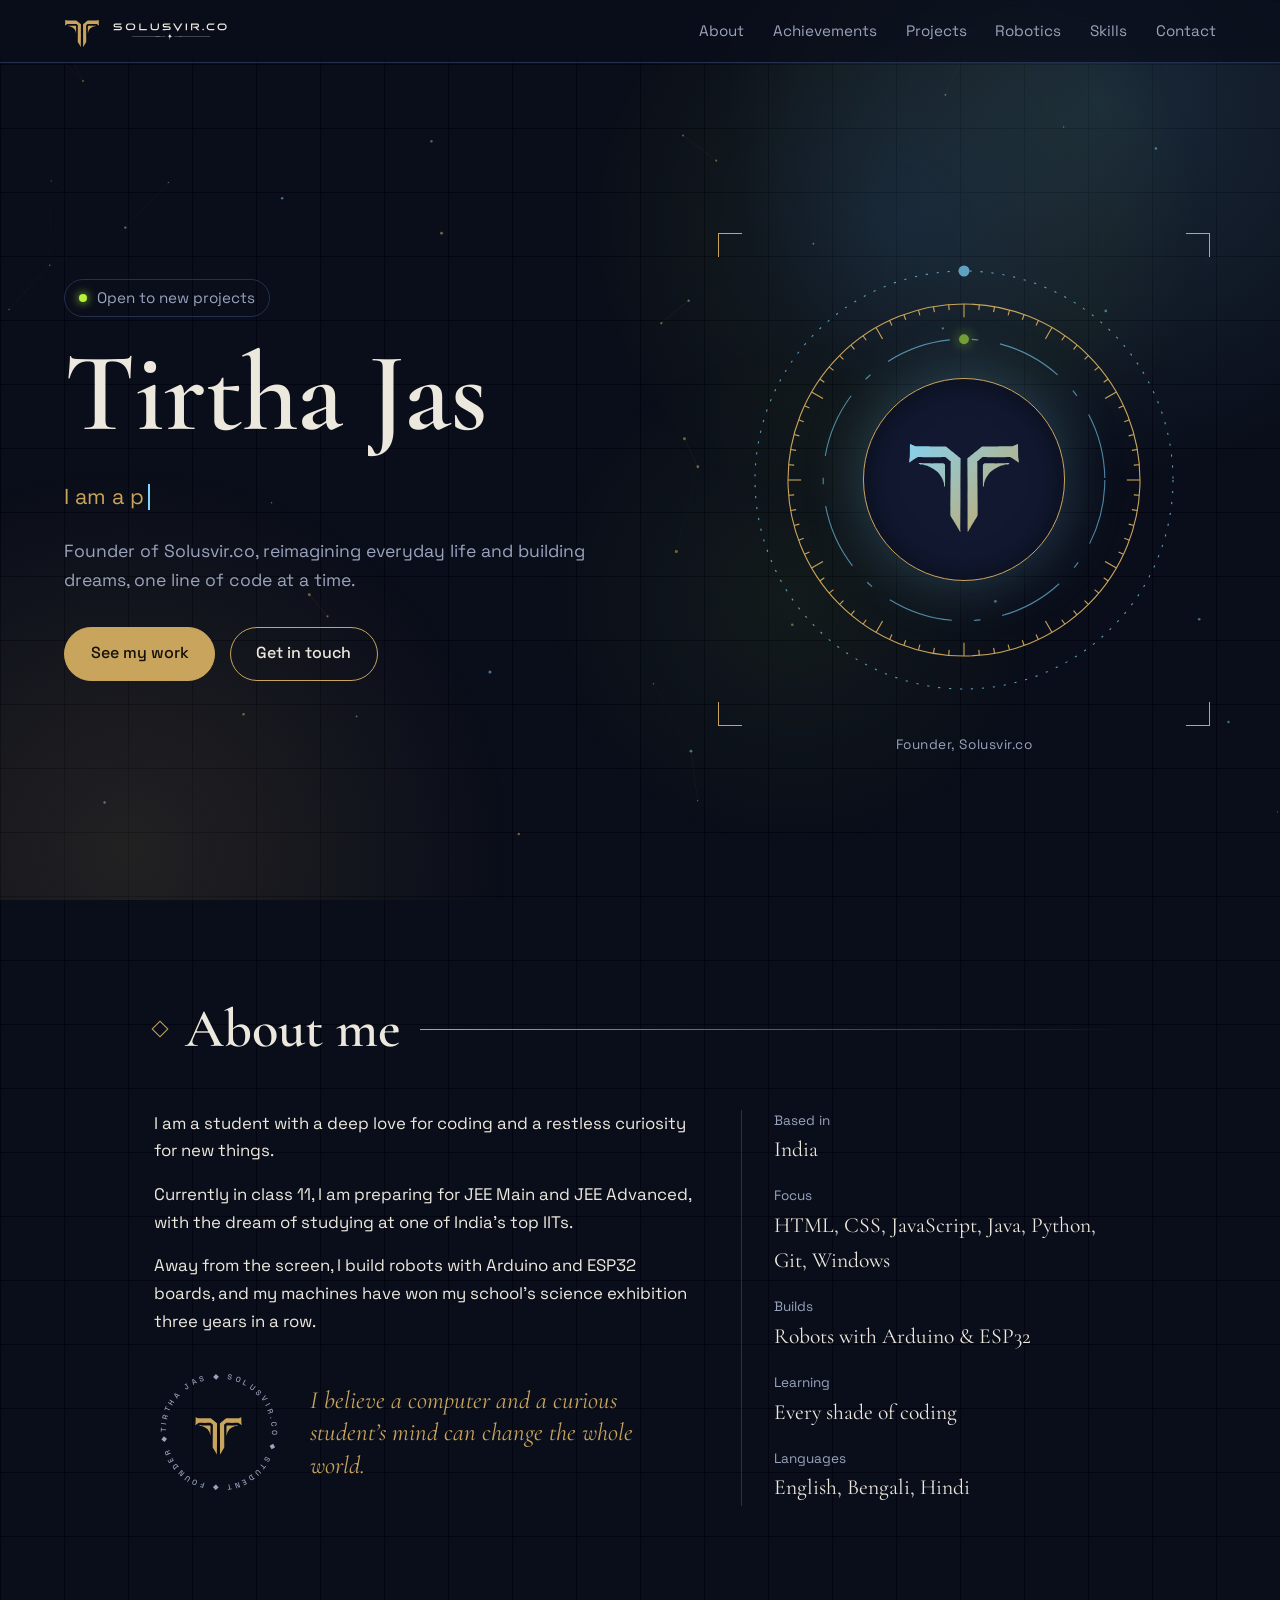
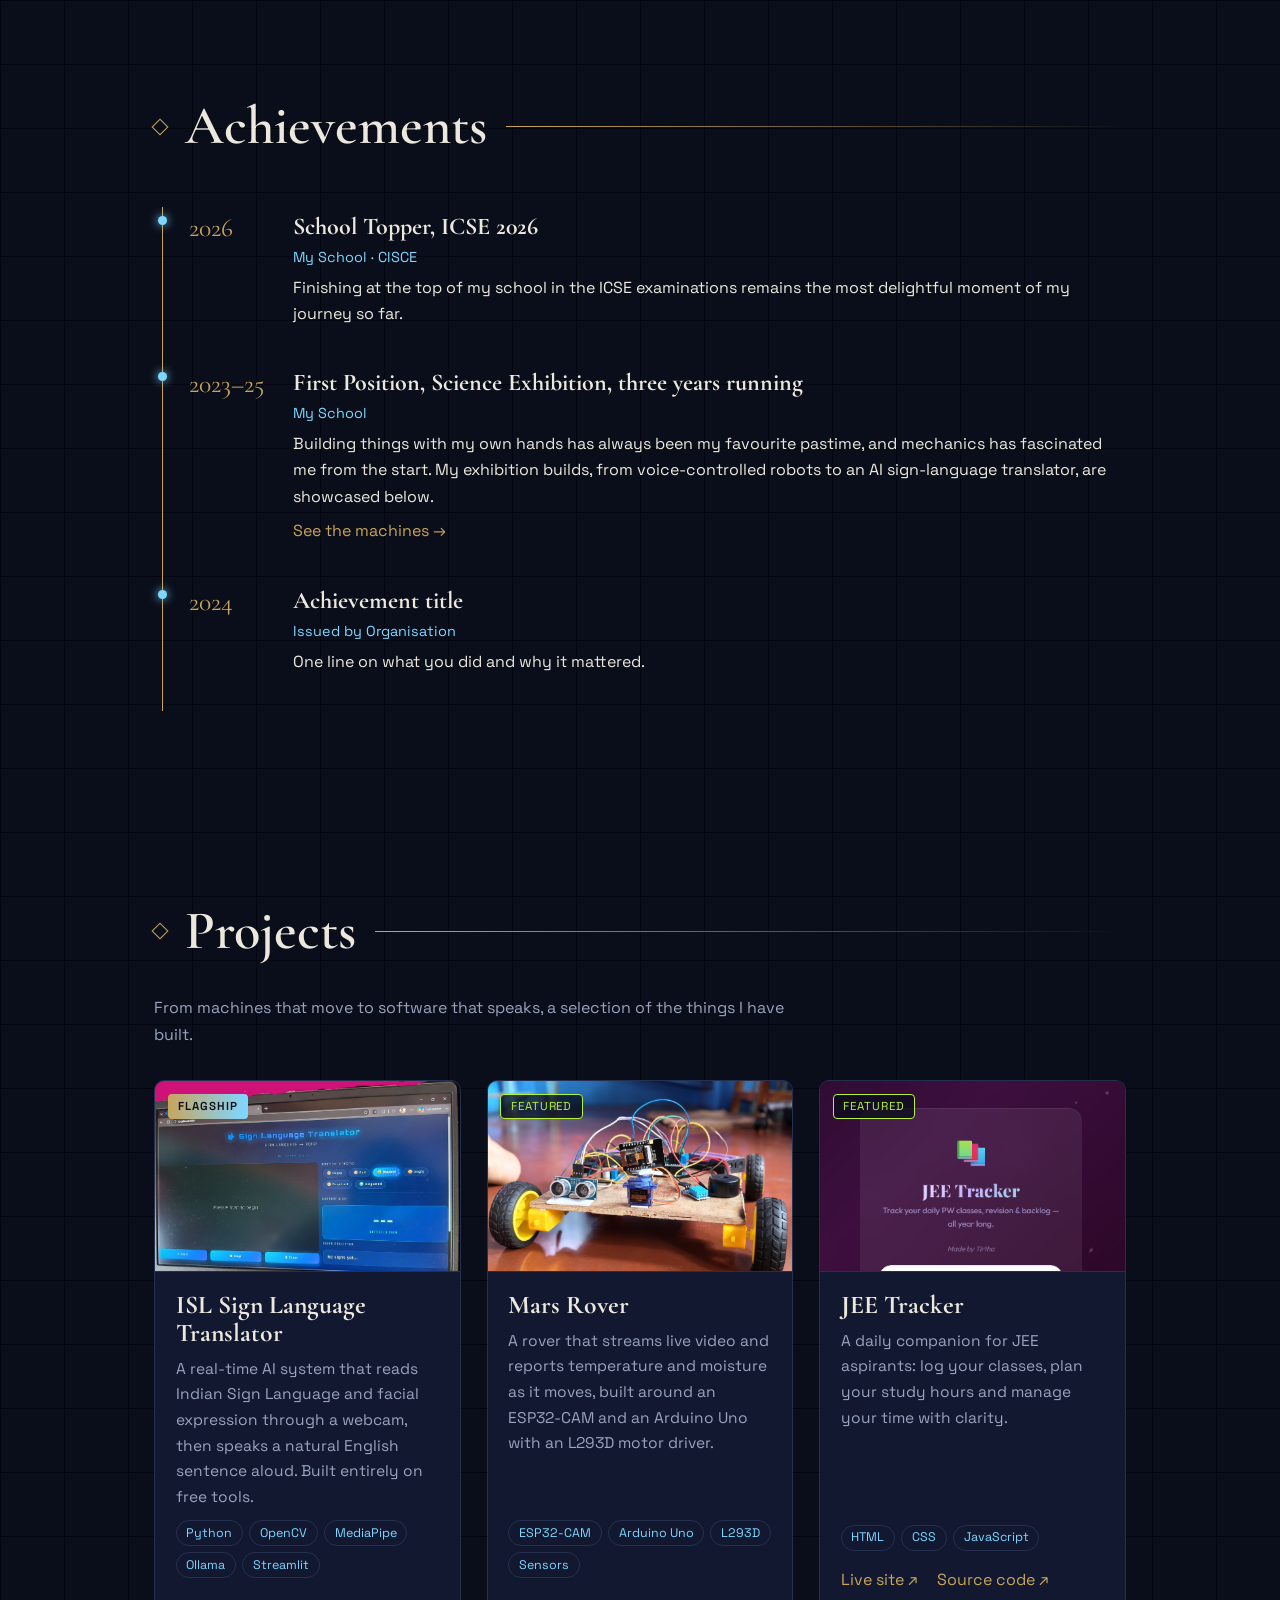
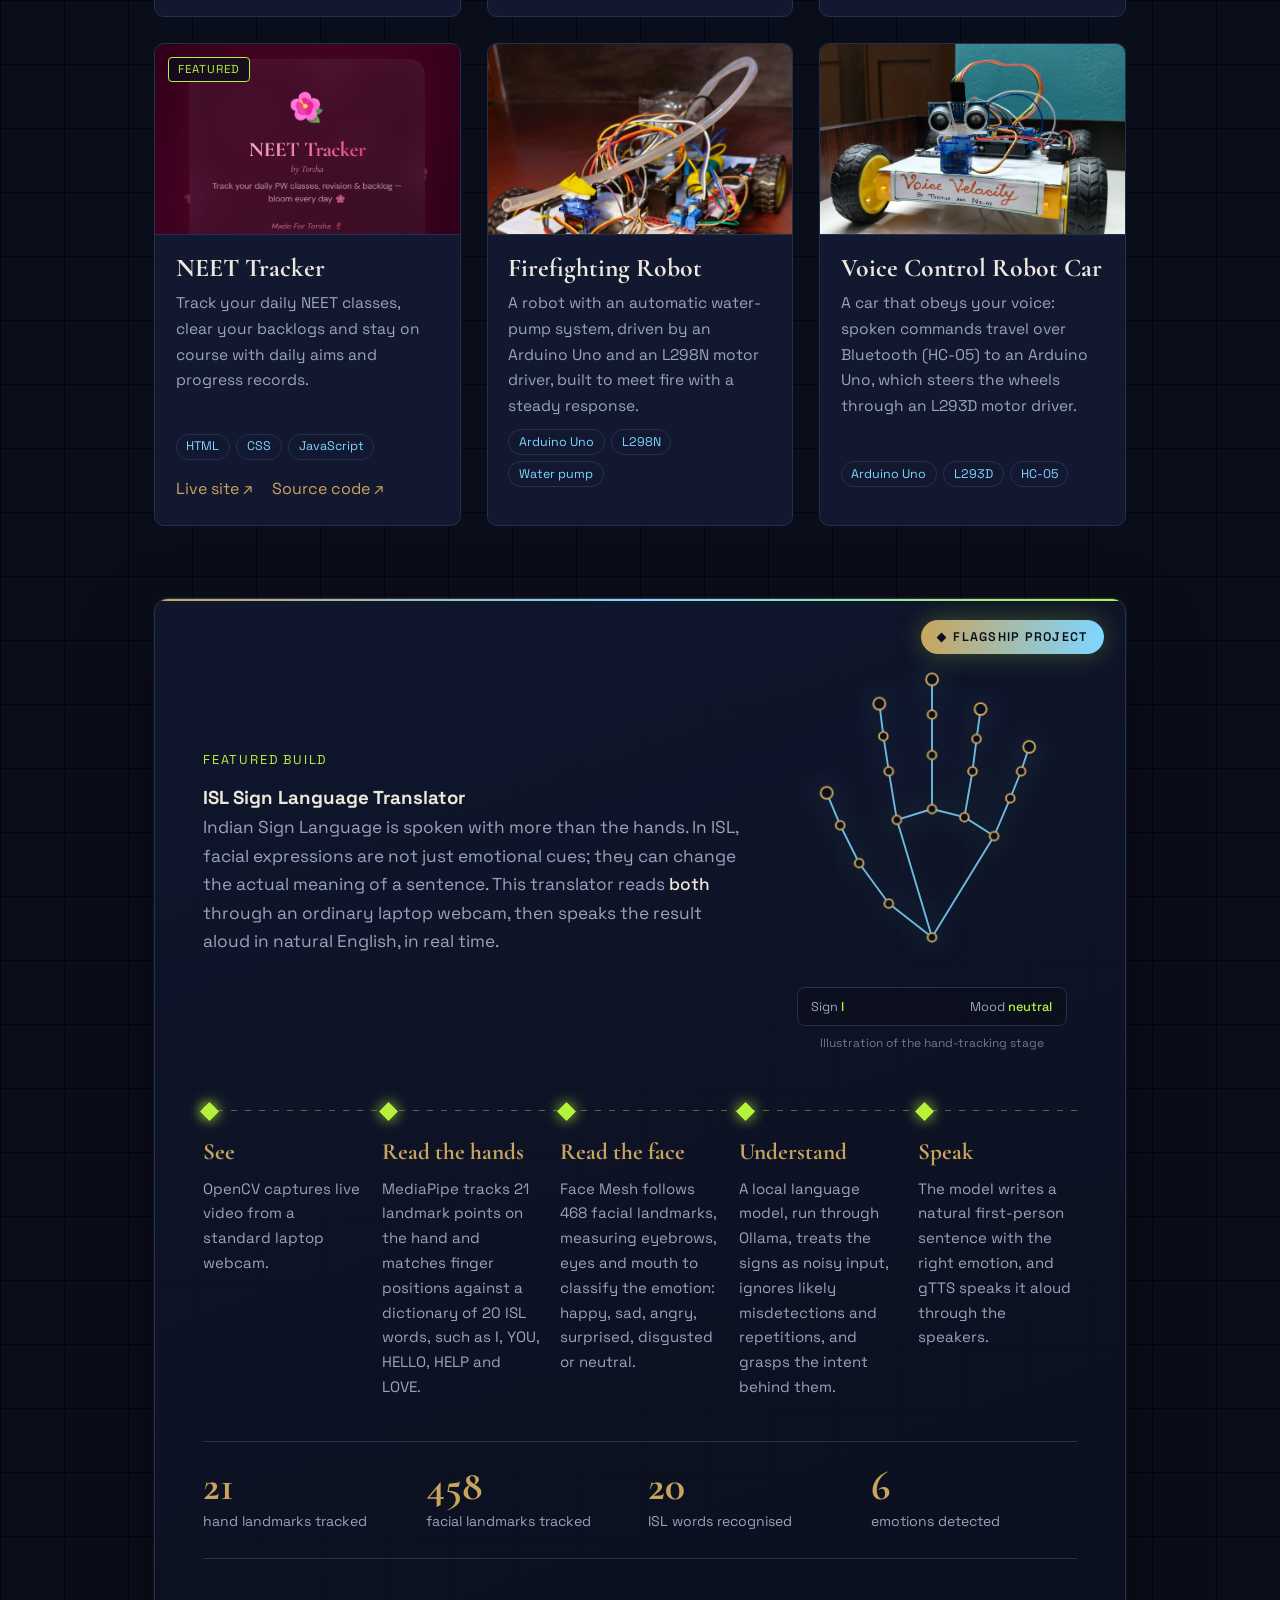
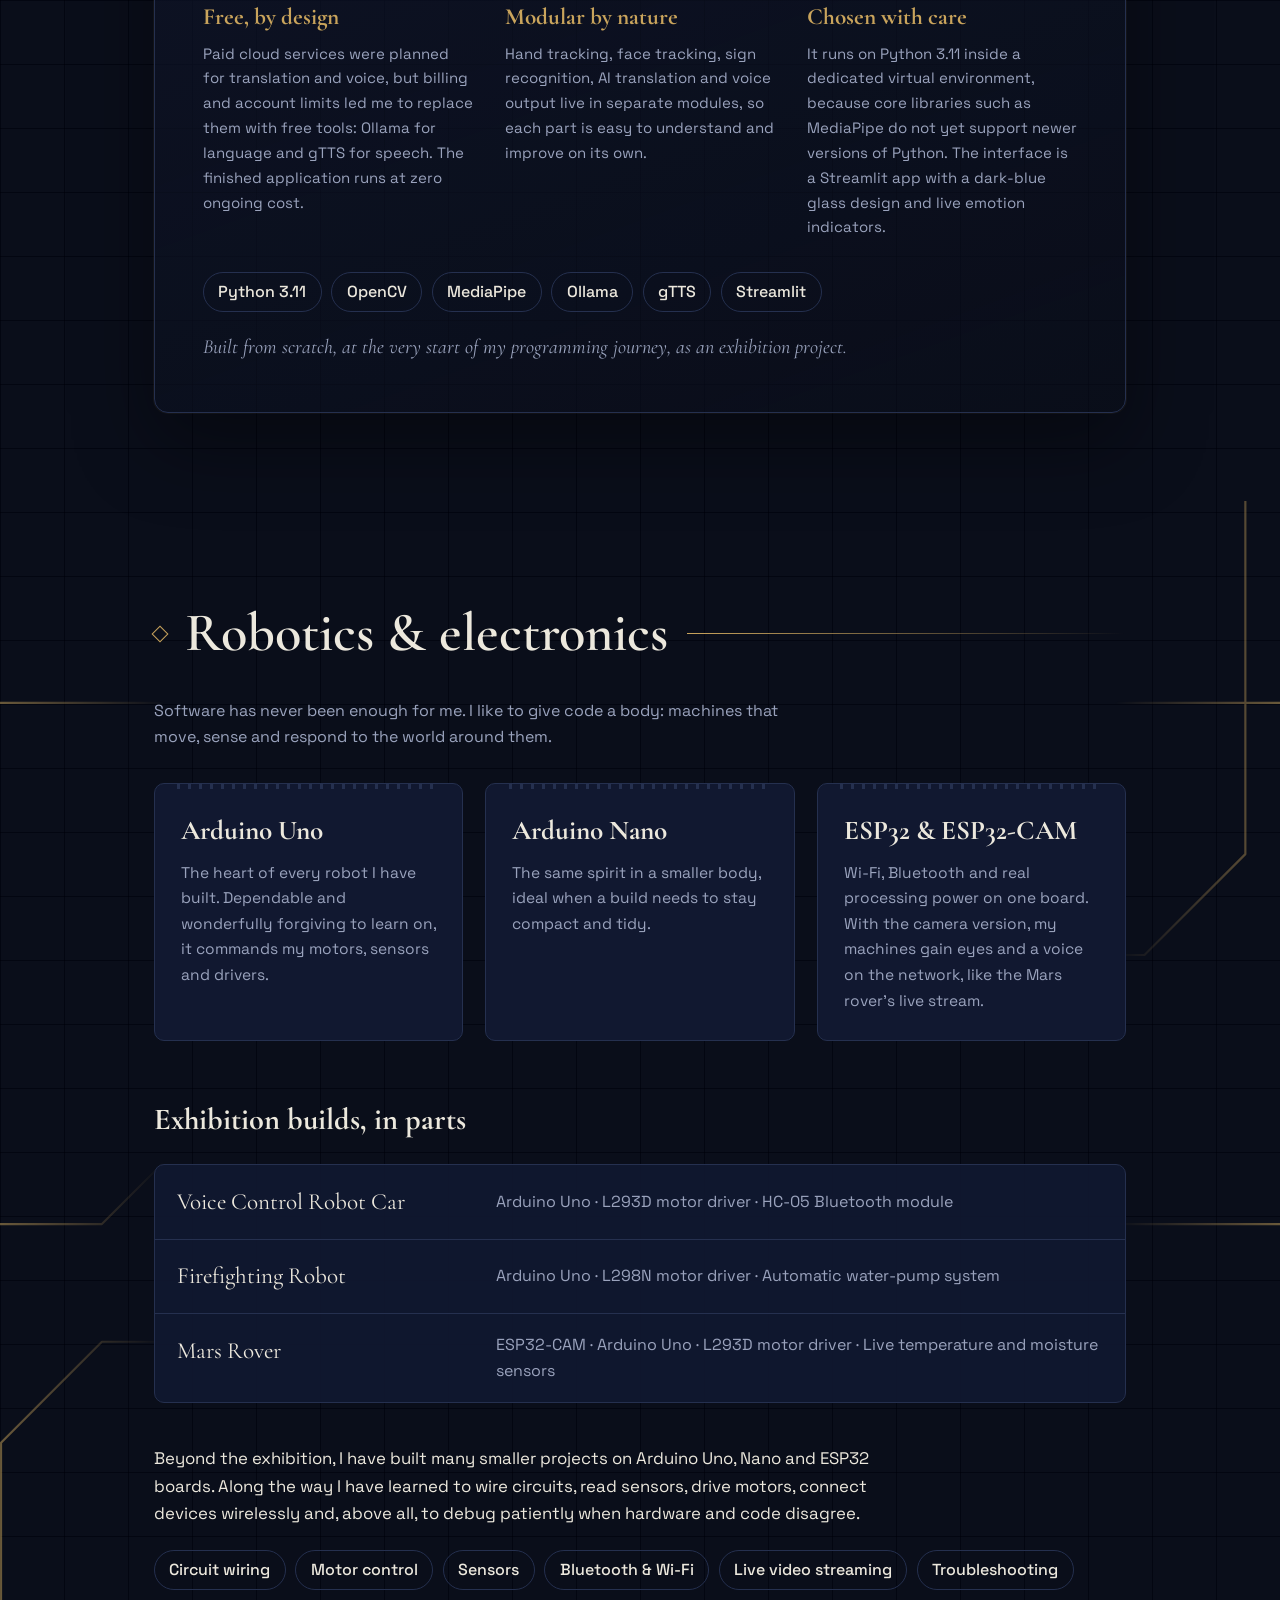
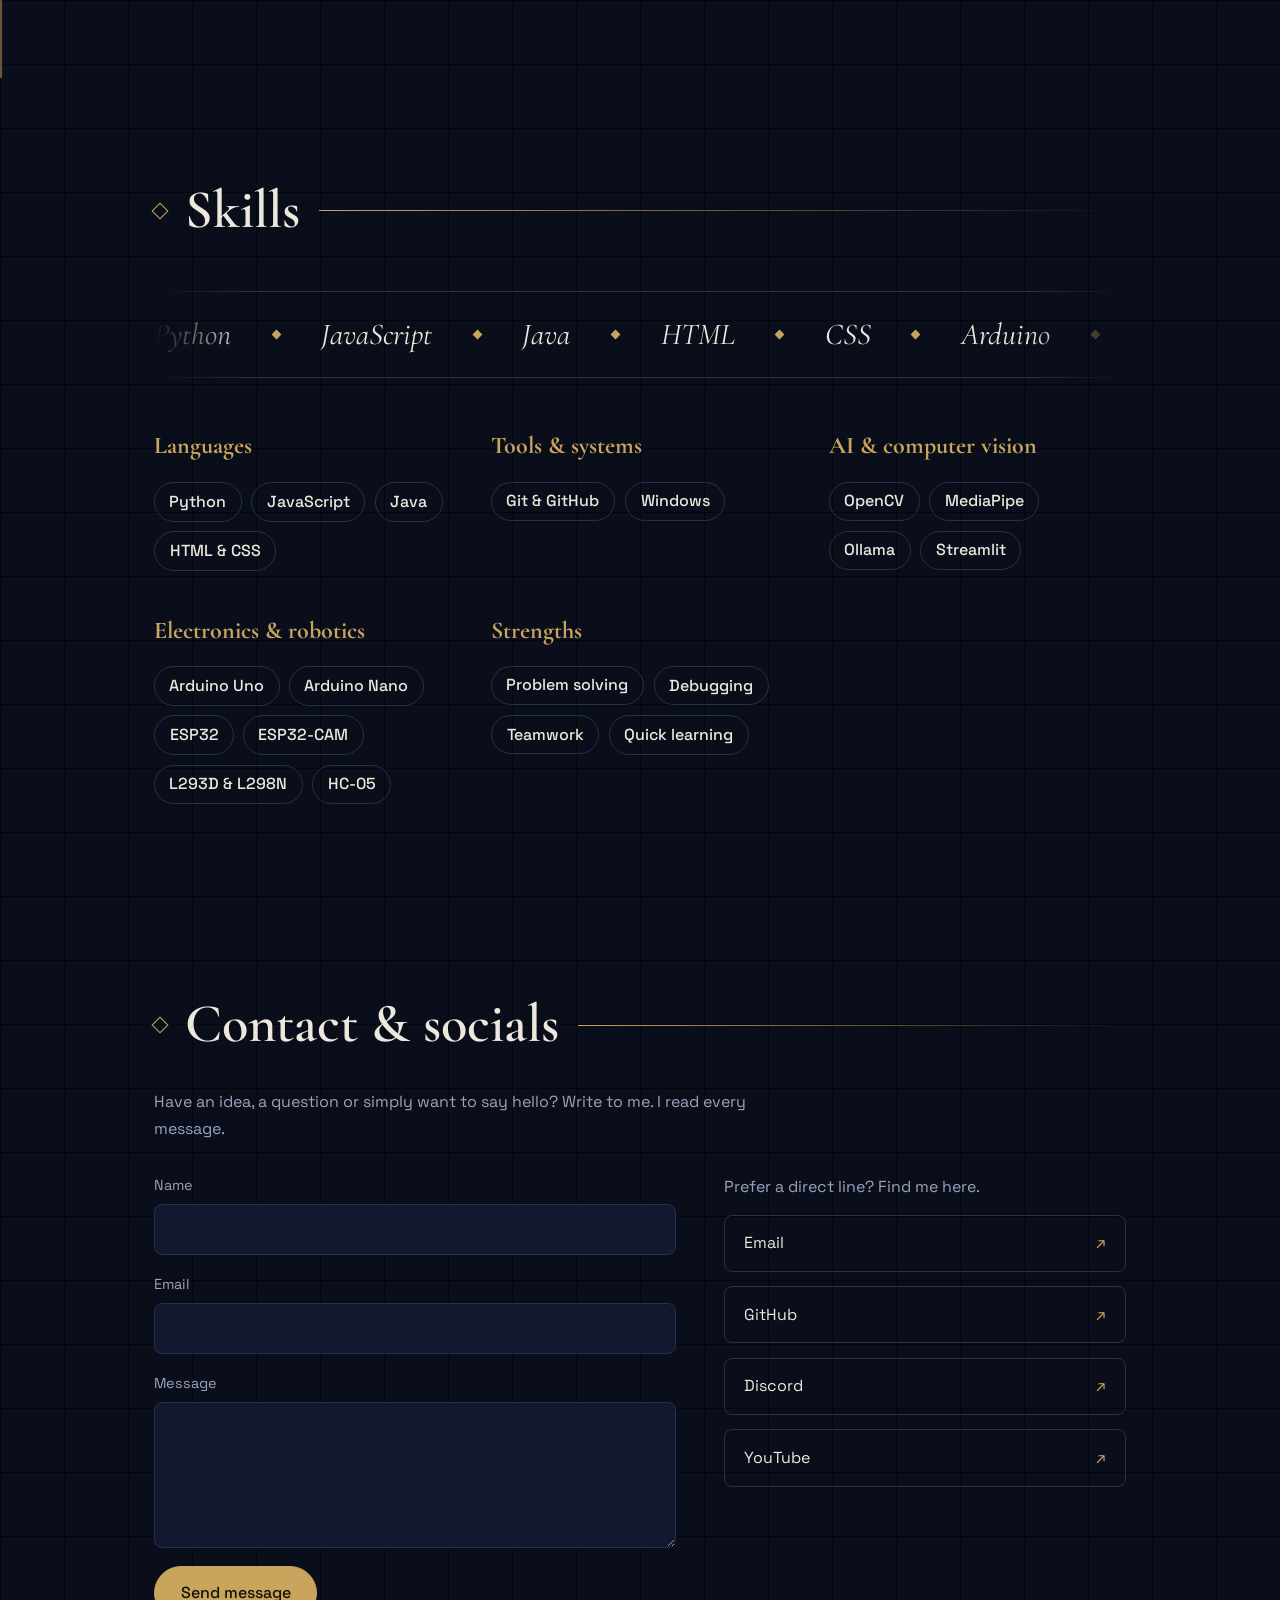
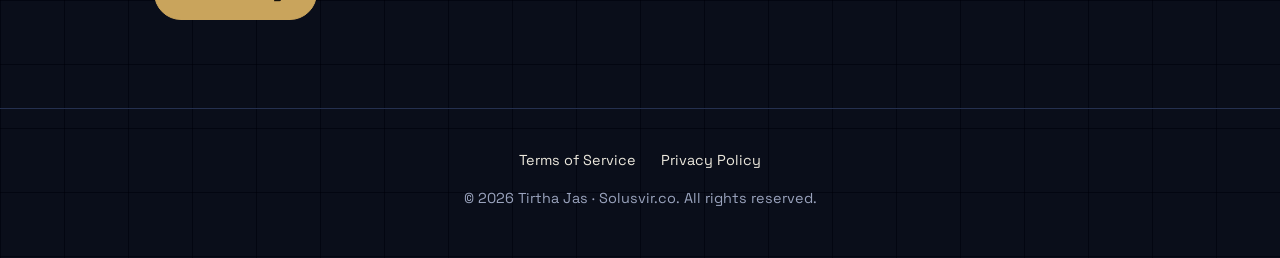
==== commit 9f2d643a: "added changable fonts and themes" ====
--- a/index.html
+++ b/index.html
@@ -51,8 +51,11 @@
   <link rel="stylesheet" href="style.css">
   <!-- The extra animations. Keep this line right after style.css -->
   <link rel="stylesheet" href="animations.css">
+  <link rel="stylesheet" href="themes.css">
   <!-- Lets the CSS know JavaScript is running (so animations never hide content by mistake). Keep this line. -->
   <script>document.documentElement.classList.add("js")</script>
+  <script src="themes.js"></script>
+  <script src="fonts.js"></script>
 </head>
 <body>
 
--- a/animations.css
+++ b/animations.css
@@ -4,10 +4,7 @@
    animations.js lines in index.html.
    ========================================================= */
 
-
-/* 1) Circuit traces: no more lines through the words.
-      They now live only at the far left and right edges, fading to nothing
-      toward the centre where the text sits. Hidden on smaller screens. */
+/* 1) Circuit traces: only at the far left and right edges, never behind the words */
 .circuit {
   opacity: .5;
   -webkit-mask-image: linear-gradient(90deg, #000 0, transparent 13%, transparent 87%, #000 100%);
@@ -15,7 +12,7 @@
 }
 @media (max-width: 1100px) { .circuit { display: none; } }
 
-/* Exhibition builds: a solid panel, so nothing can ever run behind the words */
+/* Exhibition builds: a solid panel, so nothing runs behind the words */
 .builds { position: relative; background: rgba(17, 24, 48, .92); }
 .builds div { position: relative; }
 .builds div::before {
@@ -27,17 +24,23 @@
 .builds dt { transition: color .3s, padding-left .35s cubic-bezier(.2, .7, .2, 1); }
 .builds div:hover dt { color: var(--gold); padding-left: .5rem; }
 
-/* 2) Constellation: a few fine points that drift and link up, brighter near the cursor */
+/* 2) Constellation canvas */
 .stars { position: fixed; inset: 0; width: 100%; height: 100%; z-index: -1; pointer-events: none; }
 
-/* 3) Hero emblem leans gently toward the cursor (depth) */
+/* 3) Hero emblem leans gently toward the cursor */
 .core { translate: calc(var(--ex, 0) * 10px) calc(var(--ey, 0) * 10px); transition: translate .5s ease-out; }
 .brk  { translate: calc(var(--ex, 0) * -7px) calc(var(--ey, 0) * -7px); transition: translate .6s ease-out; }
 
-/* 4) Heading diamonds turn into place as each title appears */
+/* 4) Headings: the diamond turns into place, and the title comes into focus softly */
 .js h2::before { opacity: 0; }
 .js h2.in::before { opacity: 1; animation: diamond .9s cubic-bezier(.2, .8, .2, 1) both; }
 @keyframes diamond { from { rotate: -180deg; scale: 0; } to { rotate: 0deg; scale: 1; } }
+.js h2.reveal {
+  filter: blur(8px);
+  transition: opacity .9s cubic-bezier(.2,.7,.2,1), transform .9s cubic-bezier(.2,.7,.2,1), filter .9s cubic-bezier(.2,.7,.2,1);
+  transition-delay: calc(var(--i, 0) * 110ms);
+}
+.js h2.reveal.in { filter: blur(0); }
 
 /* 5) Project images catch a slow band of light on hover */
 .card .shot { position: relative; }
@@ -48,18 +51,54 @@
 }
 .card:hover .shot::after { transform: translateX(130%); }
 
-/* 6) A fine gold ring follows the cursor (mouse devices only) */
-.cring {
-  position: fixed; left: 0; top: 0; z-index: 70; pointer-events: none;
-  width: 34px; height: 34px; margin: -17px 0 0 -17px;
-  border: 1px solid rgba(201, 164, 92, .75); border-radius: 50%; opacity: 0;
-  transition: opacity .3s, width .25s, height .25s, margin .25s, border-color .25s, background .25s;
+/* 6) Menu: one gold line slides from link to link (computers only) */
+.links .ind { display: none; }
+@media (min-width: 861px) {
+  .links { position: relative; }
+  .links a:hover, .links a.active { border-color: transparent; }
+  .links .ind {
+    display: block; position: absolute; height: 1px; background: var(--gold); opacity: 0; pointer-events: none;
+    transition: left .4s cubic-bezier(.2, .7, .2, 1), width .4s cubic-bezier(.2, .7, .2, 1), opacity .3s;
+  }
 }
-.cring.on { opacity: 1; }
-.cring.big { width: 58px; height: 58px; margin: -29px 0 0 -29px; border-color: var(--lime); background: rgba(182, 242, 60, .05); }
+
+/* 7) Your name: one soft light passes through the letters, once */
+.glint .ch { transform: none; animation: glint 1.2s ease calc(var(--i) * 90ms) 1; }
+@keyframes glint { 40% { color: #fff; text-shadow: 0 0 22px rgba(201, 164, 92, .85); } }
+
+/* 8) Skill boxes light up one after another */
+.js .skill-group .chips b { opacity: 0; }
+.js .skill-group.in .chips b { animation: chipIn .55s cubic-bezier(.2, .7, .2, 1) forwards; animation-delay: calc(var(--k, 0) * 70ms + .35s); }
+@keyframes chipIn { from { opacity: 0; transform: translateY(10px); } to { opacity: 1; transform: none; } }
+
+/* 9) Robotics boards: a row of chip pins powers up on hover */
+.board::before {
+  content: ""; position: absolute; left: 1.4rem; right: 1.4rem; top: 0; height: 5px;
+  background-image: repeating-linear-gradient(90deg, var(--gold) 0 3px, transparent 3px 11px), repeating-linear-gradient(90deg, var(--line) 0 3px, transparent 3px 11px);
+  background-repeat: no-repeat; background-size: 0% 100%, 100% 100%;
+  transition: background-size 1s cubic-bezier(.2, .7, .2, 1);
+}
+.board:hover::before { background-size: 100% 100%, 100% 100%; }
+
+/* 10) Opening screen: the logo appears inside a ring that draws itself */
+.splash { position: fixed; inset: 0; z-index: 100; display: grid; place-items: center; background: #0a0e1a; transition: opacity .7s ease, visibility .7s; }
+.splash.out { opacity: 0; visibility: hidden; }
+.splash-in { display: grid; justify-items: center; gap: 1.5rem; }
+.splash-logo { position: relative; width: 150px; aspect-ratio: 1; display: grid; place-items: center; }
+.splash-logo svg { position: absolute; inset: 0; width: 100%; height: 100%; transform: rotate(-90deg); }
+.splash-logo circle { fill: none; stroke: var(--gold); stroke-width: 1; stroke-dasharray: 1; stroke-dashoffset: 1; animation: splashRing 1.2s cubic-bezier(.5, 0, .2, 1) .1s forwards; }
+.splash-logo .logo-mark { width: 56%; background: linear-gradient(135deg, var(--ice), var(--gold)); clip-path: inset(100% 0 0 0); animation: splashMark 1s cubic-bezier(.2, .7, .2, 1) .5s forwards; }
+.splash .wordmark { opacity: 0; animation: splashFade .9s ease 1s forwards; }
+@keyframes splashRing { to { stroke-dashoffset: 0; } }
+@keyframes splashMark { to { clip-path: inset(0 0 0 0); } }
+@keyframes splashFade { to { opacity: 1; } }
+.splash-on { overflow: hidden; }
+.splash-on .ch, .splash-on .hero-text, .splash-on .emblem { animation-play-state: paused !important; }
 
 @media (prefers-reduced-motion: reduce) {
-  .stars, .cring { display: none; }
+  .stars, .splash { display: none; }
   .js h2::before { opacity: 1; }
+  .js h2.reveal { filter: none; }
+  .js .skill-group .chips b { opacity: 1; }
   .core, .brk { translate: none; }
-}
+}
--- a/themes.css
+++ b/themes.css
@@ -0,0 +1,161 @@
+/* =========================================================
+   themes.css : colour palettes, loaded AFTER animations.css
+   You do NOT edit this file to switch palettes.
+   Open themes.js and change the one word at the top.
+
+   "original" = your current look. When it is selected, NOTHING in
+   this file is applied, so your site stays exactly as it is now.
+
+   How the colours are used (the same idea in every palette):
+     --gold   the "brand" colour: logo, titles, borders, numbers
+     --ice    the soft second colour: tags, small labels, glows
+     --lime   the FOCUS colour: buttons, the active menu line, the
+              diamonds and lines beside titles, hover effects
+   ✏️ EDIT (optional): you can change any colour below. Keep the format.
+   The "-rgb" lines must be the same colour written as three numbers.
+   ========================================================= */
+
+/* ---------- CREAM : warm paper, navy ink, orange focus (a light look) ---------- */
+html[data-theme="cream"] {
+  color-scheme: light;
+  --bg: #F3EEE4;        --bg-rgb: 243,238,228;     /* page background: warm ivory */
+  --bg2: #FBF8F2;       --bg2-rgb: 251,248,242;    /* cards and panels */
+  --line: #DAD3C4;                                  /* thin borders */
+  --text: #1B2740;      --text-rgb: 27,39,64;      /* main text: ink navy */
+  --muted: #5E6B82;                                 /* soft text */
+  --gold: #1B2740;      --gold-rgb: 27,39,64;      /* brand colour: navy */
+  --ice: #3F5E8C;       --ice-rgb: 63,94,140;      /* second colour: steel blue */
+  --lime: #FF6F1A;      --lime-rgb: 255,111,26;    /* FOCUS colour: your orange */
+  --accent-text: #B84A06;                           /* darker orange, for orange TEXT */
+  --on-gold: #F3EEE4;   --on-focus: #1B2740;       /* text on navy fills / on orange fills */
+  --on-flag: #F3EEE4;
+  --glint: #FF6F1A;                                 /* the light that passes through your name */
+  --shade-rgb: 110,118,135; --shot-bg: #E7E0D2;    /* soft shadows, picture background */
+  --flag-bg: linear-gradient(100deg, var(--gold), var(--ice), var(--gold));
+}
+
+/* ---------- PORCELAIN : cool white, deep navy, cobalt focus (a light look) ---------- */
+html[data-theme="porcelain"] {
+  color-scheme: light;
+  --bg: #F4F6F9;        --bg-rgb: 244,246,249;
+  --bg2: #FFFFFF;       --bg2-rgb: 255,255,255;
+  --line: #D5DCE6;
+  --text: #0F1B33;      --text-rgb: 15,27,51;
+  --muted: #55627A;
+  --gold: #12295C;      --gold-rgb: 18,41,92;      /* brand colour: deep navy */
+  --ice: #4D6A92;       --ice-rgb: 77,106,146;
+  --lime: #2F5BFF;      --lime-rgb: 47,91,255;     /* FOCUS colour: cobalt */
+  --accent-text: #1F45D6;
+  --on-gold: #F4F6F9;   --on-focus: #FFFFFF;
+  --on-flag: #F4F6F9;
+  --glint: #2F5BFF;
+  --shade-rgb: 100,115,140; --shot-bg: #E6EBF2;
+}
+
+/* ---------- GRAPHITE : near-black, champagne, orange focus (a dark look) ---------- */
+html[data-theme="graphite"] {
+  --bg: #0E0E12;        --bg-rgb: 14,14,18;
+  --bg2: #17171D;       --bg2-rgb: 23,23,29;
+  --line: #2B2B35;
+  --text: #F2EFE9;      --text-rgb: 242,239,233;
+  --muted: #A29FAA;
+  --gold: #D9C7A3;      --gold-rgb: 217,199,163;   /* brand colour: champagne */
+  --ice: #B7C4D9;       --ice-rgb: 183,196,217;    /* pale steel */
+  --lime: #FF7A2F;      --lime-rgb: 255,122,47;    /* FOCUS colour: orange */
+  --accent-text: #FF9A5C;
+  --on-gold: #14120E;   --on-focus: #15110D;
+  --on-flag: #14120E;
+  --glint: #FFFFFF;
+  --shade-rgb: 0,0,0;   --shot-bg: #101016;
+}
+
+/* ---------- COPPER : ink blue-black, copper, teal focus (a dark look) ---------- */
+html[data-theme="copper"] {
+  --bg: #0D1117;        --bg-rgb: 13,17,23;
+  --bg2: #151B24;       --bg2-rgb: 21,27,36;
+  --line: #263042;
+  --text: #EEE7DC;      --text-rgb: 238,231,220;
+  --muted: #98A3B3;
+  --gold: #D49A6A;      --gold-rgb: 212,154,106;   /* brand colour: copper */
+  --ice: #8FB4D8;       --ice-rgb: 143,180,216;    /* soft blue */
+  --lime: #4FD1C0;      --lime-rgb: 79,209,192;    /* FOCUS colour: teal */
+  --accent-text: #7FE3D4;
+  --on-gold: #1A110A;   --on-focus: #07201C;
+  --on-flag: #14100C;
+  --glint: #FFFFFF;
+  --shade-rgb: 0,0,0;   --shot-bg: #0F141C;
+}
+
+/* The flagship tag gradient (cream changes it above) */
+html[data-theme] { --flag-bg: linear-gradient(100deg, var(--gold), var(--ice), var(--lime), var(--gold)); }
+html[data-theme="cream"] { --flag-bg: linear-gradient(100deg, var(--gold), var(--ice), var(--gold)); }
+
+/* =========================================================
+   Below: re-colours every place where a colour was written
+   directly in the code. You never need to edit this part.
+   ========================================================= */
+html[data-theme] ::selection { background: rgba(var(--lime-rgb), .35); color: var(--text); }
+html[data-theme] .skip:focus { color: var(--on-gold); }
+
+html[data-theme] .aurora i:nth-child(1) { background: radial-gradient(closest-side, rgba(var(--ice-rgb), .14), transparent); }
+html[data-theme] .aurora i:nth-child(2) { background: radial-gradient(closest-side, rgba(var(--gold-rgb), .13), transparent); }
+html[data-theme] .aurora i:nth-child(3) { background: radial-gradient(closest-side, rgba(var(--lime-rgb), .07), transparent); }
+html[data-theme] .spot { background: radial-gradient(440px circle at var(--mx, 70%) var(--my, 25%), rgba(var(--ice-rgb), .09), rgba(var(--lime-rgb), .045) 45%, transparent 72%); }
+html[data-theme] .nav { background: rgba(var(--bg-rgb), .78); }
+
+/* ----- Focus colour: buttons, menu line, title marks, links, hovers ----- */
+html[data-theme] .btn { border-color: var(--lime); }
+html[data-theme] .btn:hover { box-shadow: 0 0 24px rgba(var(--lime-rgb), .35); }
+html[data-theme] .btn.primary { background: var(--lime); color: var(--on-focus); }
+html[data-theme] .btn.primary:hover { box-shadow: 0 0 30px rgba(var(--lime-rgb), .5); }
+html[data-theme] .links a:hover, html[data-theme] .links a.active { border-color: var(--lime); }
+html[data-theme] .links .ind { background: var(--lime); }
+html[data-theme] h2::before { border-color: var(--lime); }
+html[data-theme] h2::after { background: linear-gradient(90deg, var(--lime), transparent); }
+html[data-theme] .roles { color: var(--accent-text); }
+html[data-theme] .caret { background: var(--lime); }
+html[data-theme] .more, html[data-theme] .card .actions a { color: var(--accent-text); }
+html[data-theme] .more:hover, html[data-theme] .card .actions a:hover { border-color: var(--lime); }
+html[data-theme] .card .actions a:hover { color: var(--text); }
+html[data-theme] .socials a::after { color: var(--accent-text); }
+html[data-theme] .socials a:hover { border-color: var(--lime); background: rgba(var(--lime-rgb), .06); }
+html[data-theme] .board:hover { border-color: var(--lime); }
+html[data-theme] .builds div::before { background: linear-gradient(var(--lime), var(--gold)); }
+html[data-theme] .builds div:hover dt { color: var(--accent-text); }
+html[data-theme] .totop .fg { stroke: var(--lime); }
+html[data-theme] .totop:hover { box-shadow: 0 0 22px rgba(var(--lime-rgb), .4); }
+html[data-theme] .chips b:hover { color: var(--accent-text); }
+html[data-theme] .eyebrow { color: var(--accent-text); }
+html[data-theme] .readout b { color: var(--accent-text); }
+html[data-theme] .badge { background: rgba(var(--bg-rgb), .75); color: var(--accent-text); }
+html[data-theme] input:focus, html[data-theme] textarea:focus { box-shadow: 0 0 0 3px rgba(var(--lime-rgb), .18); }
+
+/* ----- Other places where a colour was written directly ----- */
+html[data-theme] .core { box-shadow: 0 0 60px rgba(var(--ice-rgb), .25), inset 0 0 30px rgba(var(--shade-rgb), .5); animation-name: breatheT; }
+@keyframes breatheT { 50% { box-shadow: 0 0 90px rgba(var(--ice-rgb), .38), 0 0 30px rgba(var(--lime-rgb), .14), inset 0 0 30px rgba(var(--shade-rgb), .5); } }
+
+html[data-theme] .card:hover { border-color: var(--lime); box-shadow: 0 18px 50px rgba(var(--shade-rgb), .5); }
+html[data-theme] .card::after { background: radial-gradient(260px circle at var(--gx, 50%) var(--gy, 50%), rgba(var(--lime-rgb), .10), rgba(var(--ice-rgb), .06) 40%, transparent 70%); }
+html[data-theme] .card .shot { background: var(--shot-bg); }
+html[data-theme] .card .shot::after { background: linear-gradient(105deg, transparent 38%, rgba(var(--text-rgb), .13) 50%, transparent 62%); }
+html[data-theme] .flag, html[data-theme] .flag-badge { color: var(--on-flag); background: var(--flag-bg); background-size: 300% 100%; }
+html[data-theme] .flag { box-shadow: 0 0 26px rgba(var(--lime-rgb), .28); }
+html[data-theme] .flag::before { background: var(--on-flag); }
+
+html[data-theme] .feature { background: linear-gradient(160deg, rgba(var(--bg2-rgb), .88), rgba(var(--bg-rgb), .55)); box-shadow: 0 30px 80px rgba(var(--shade-rgb), .4), 0 0 0 1px rgba(var(--gold-rgb), .08); }
+html[data-theme] .feature.in::after { background: linear-gradient(180deg, transparent, rgba(var(--lime-rgb), .12), transparent); }
+html[data-theme] .readout { background: rgba(var(--bg-rgb), .6); }
+html[data-theme] #hand { filter: drop-shadow(0 0 14px rgba(var(--ice-rgb), .28)); }
+
+html[data-theme] .timeline::after { box-shadow: 0 0 12px rgba(var(--lime-rgb), .5); }
+html[data-theme] .builds { background: rgba(var(--bg2-rgb), .92); }
+html[data-theme] .builds div:hover { background: rgba(var(--lime-rgb), .06); }
+html[data-theme] .totop { background: rgba(var(--bg-rgb), .88); }
+
+html[data-theme] .splash { background: var(--bg); }
+html[data-theme] .glint .ch { animation-name: glintT; }
+@keyframes glintT { 40% { color: var(--glint); text-shadow: 0 0 22px rgba(var(--lime-rgb), .8); } }
+
+/* Small label shown for a moment when you press the T key to preview palettes */
+.theme-tag { position: fixed; left: 1rem; bottom: 1rem; z-index: 120; padding: .4rem .9rem; border: 1px solid var(--line); border-radius: 999px; background: var(--bg2); color: var(--text); font-size: .8rem; opacity: 0; pointer-events: none; transition: opacity .3s; }
+.theme-tag.show { opacity: 1; }
